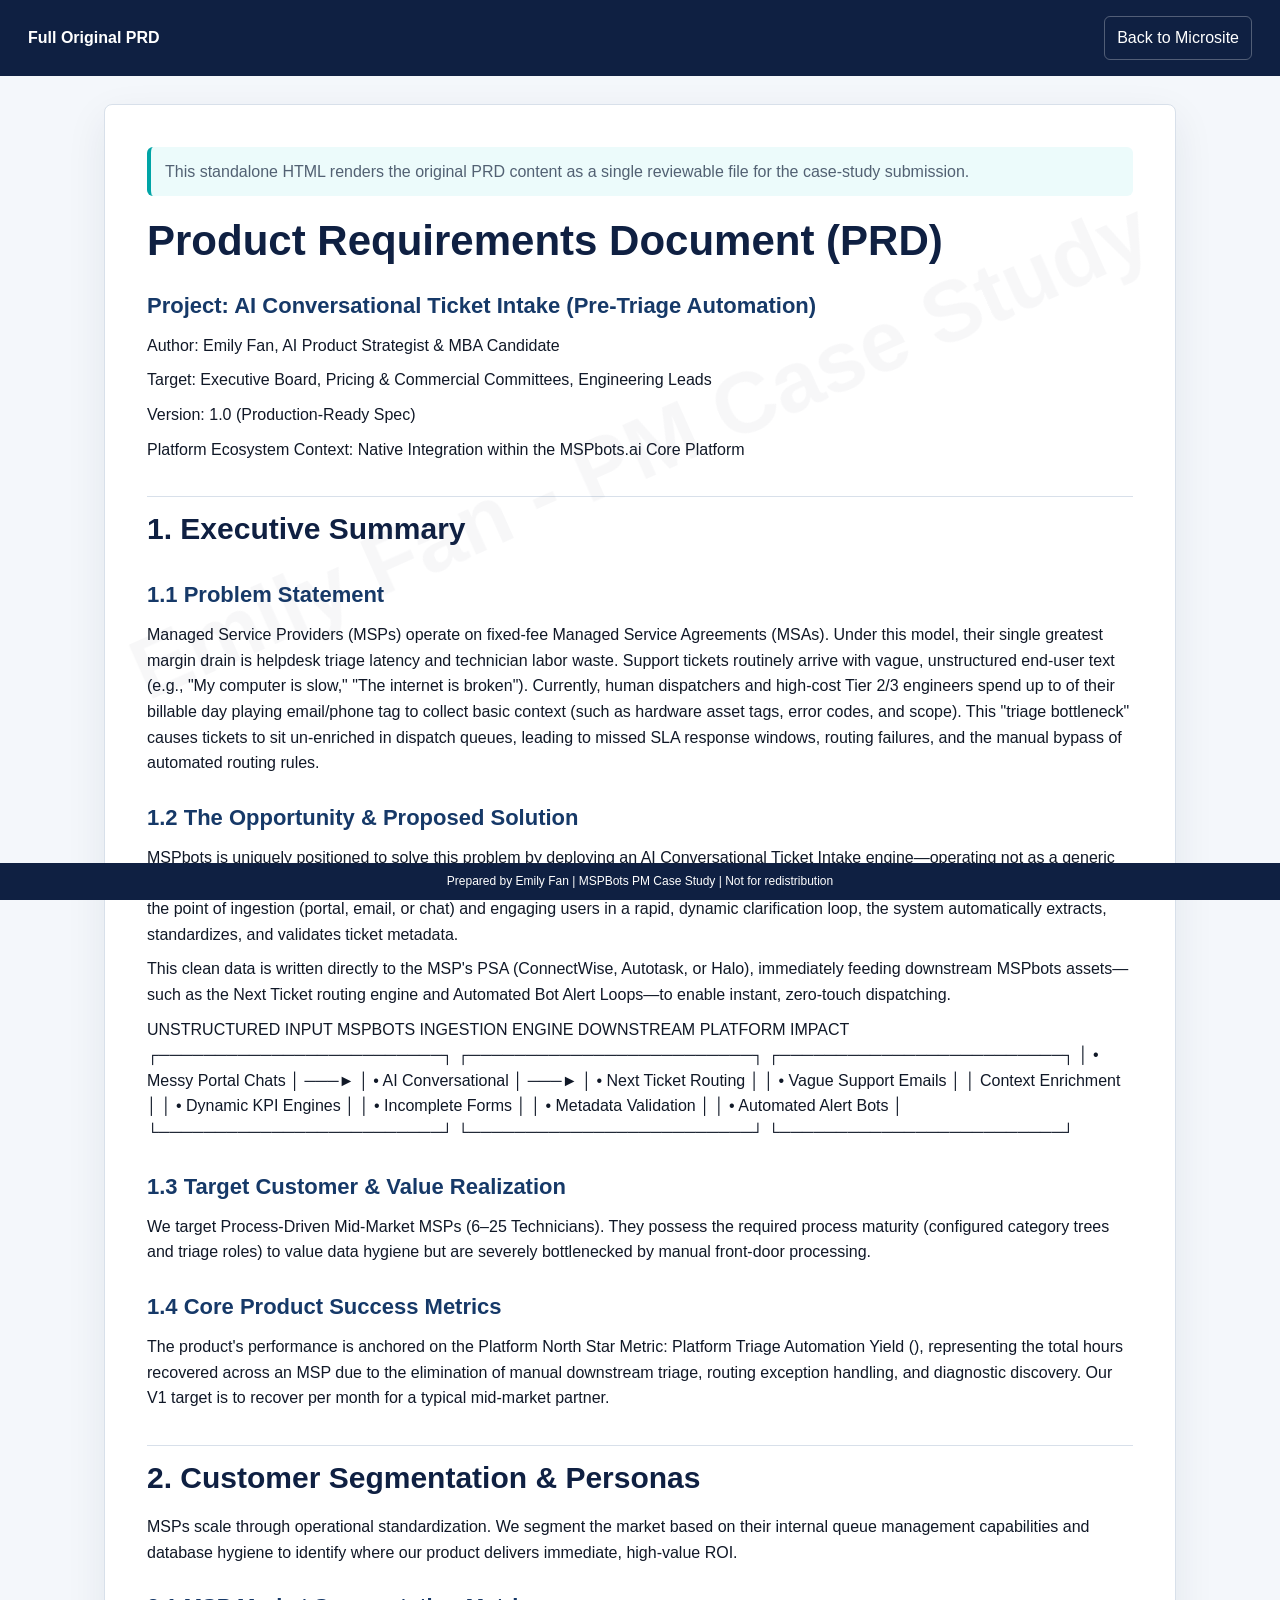
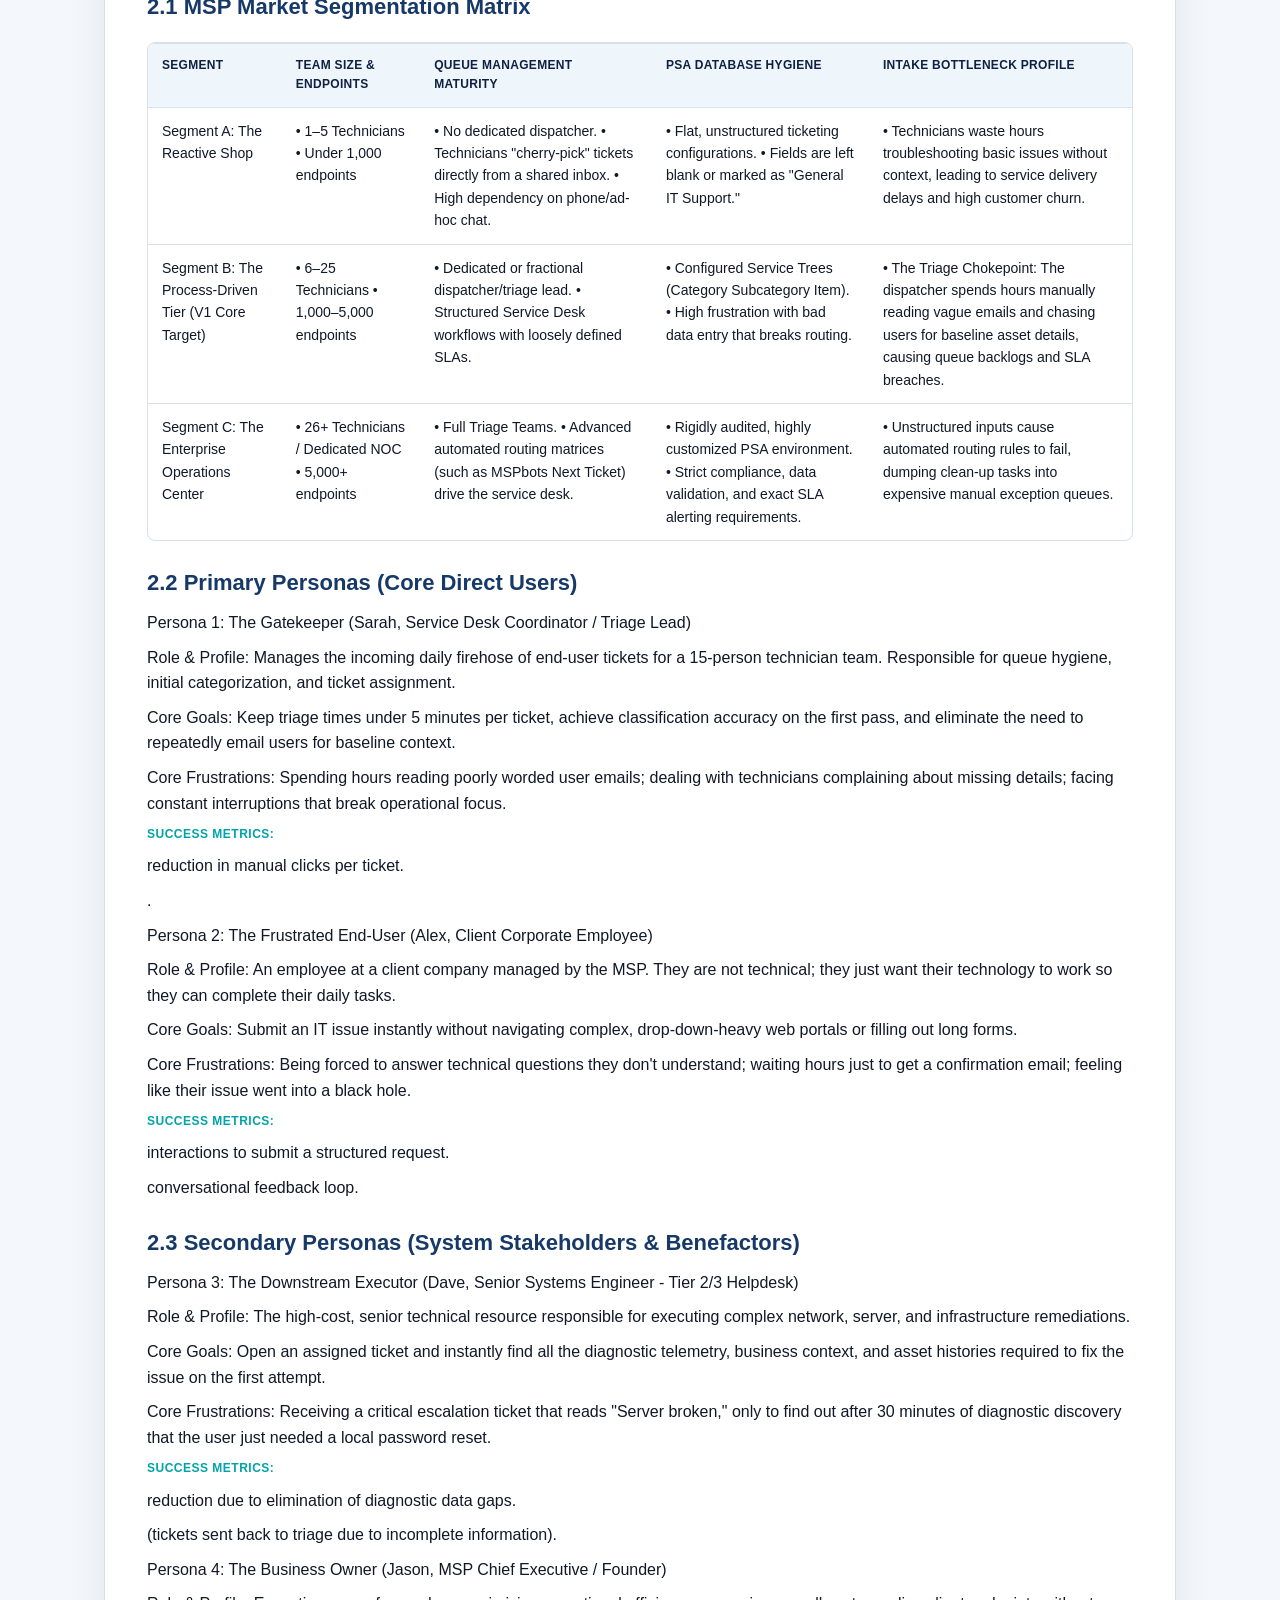
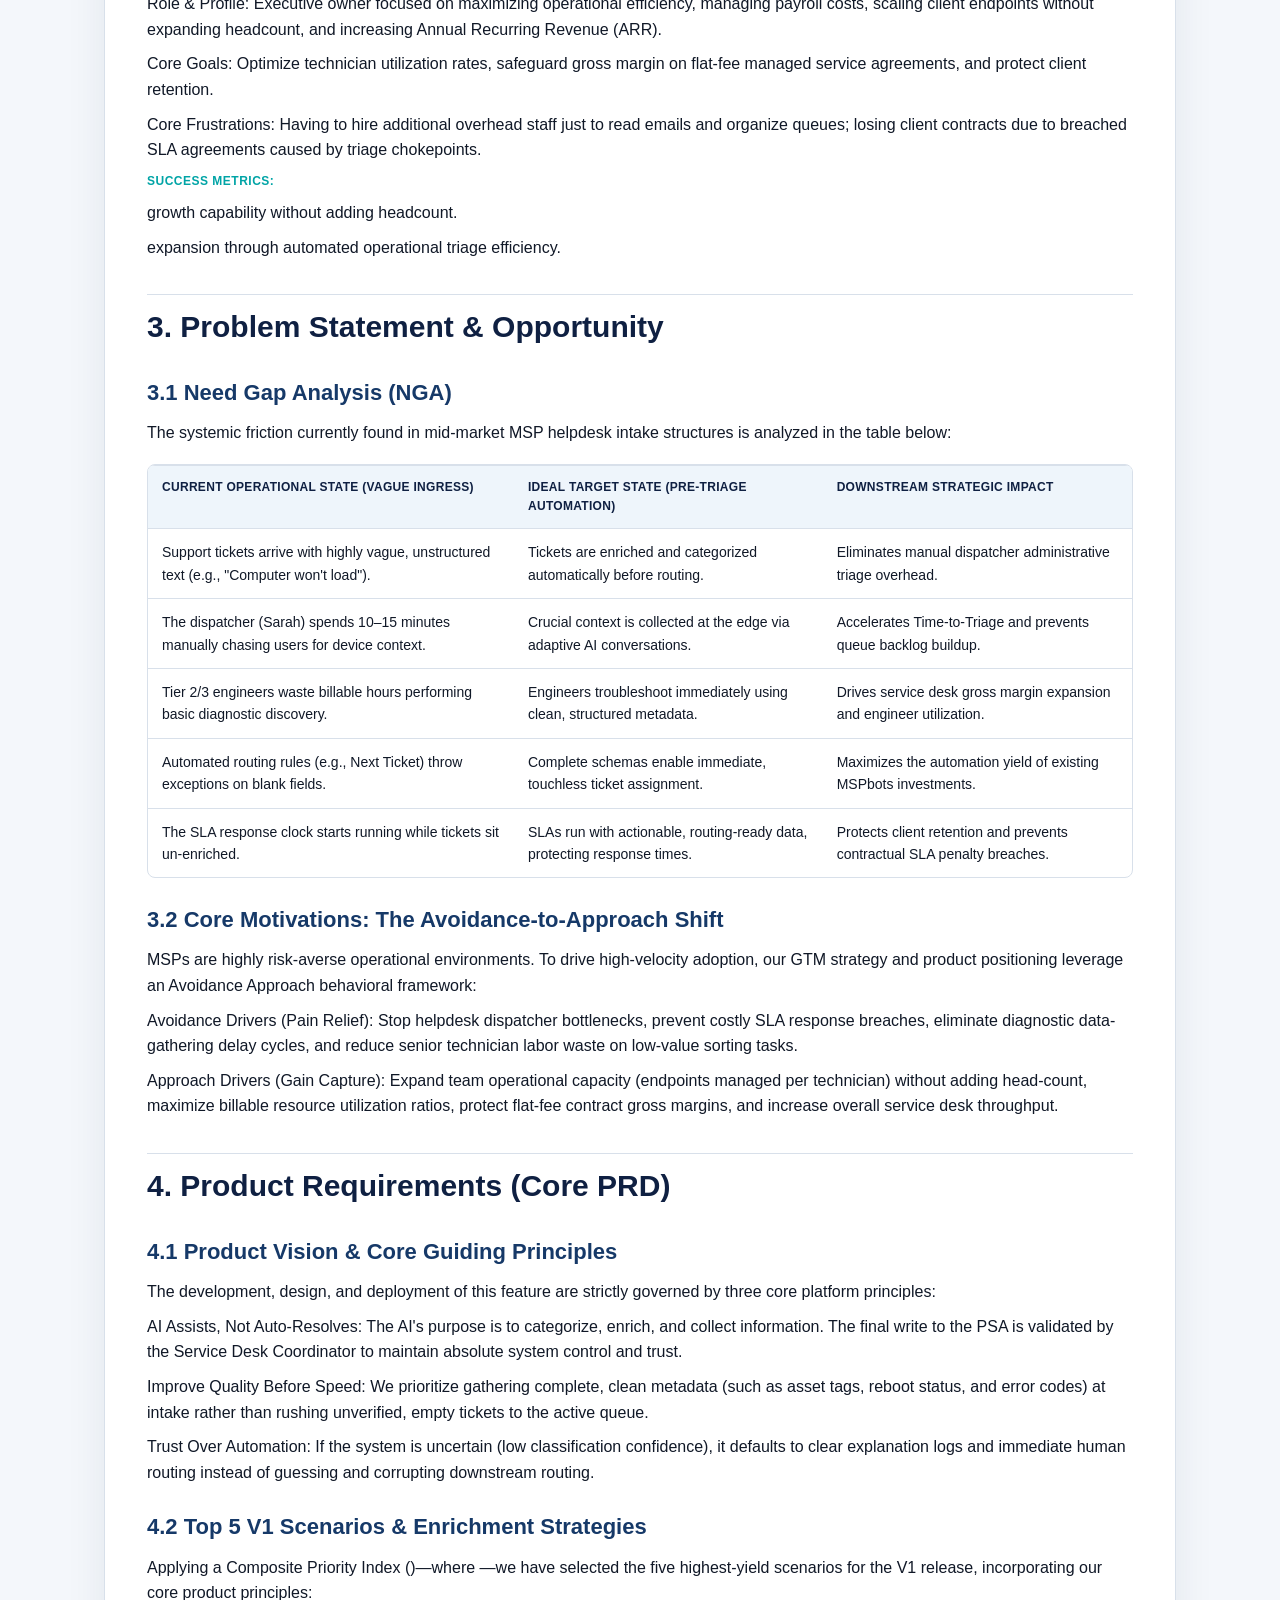
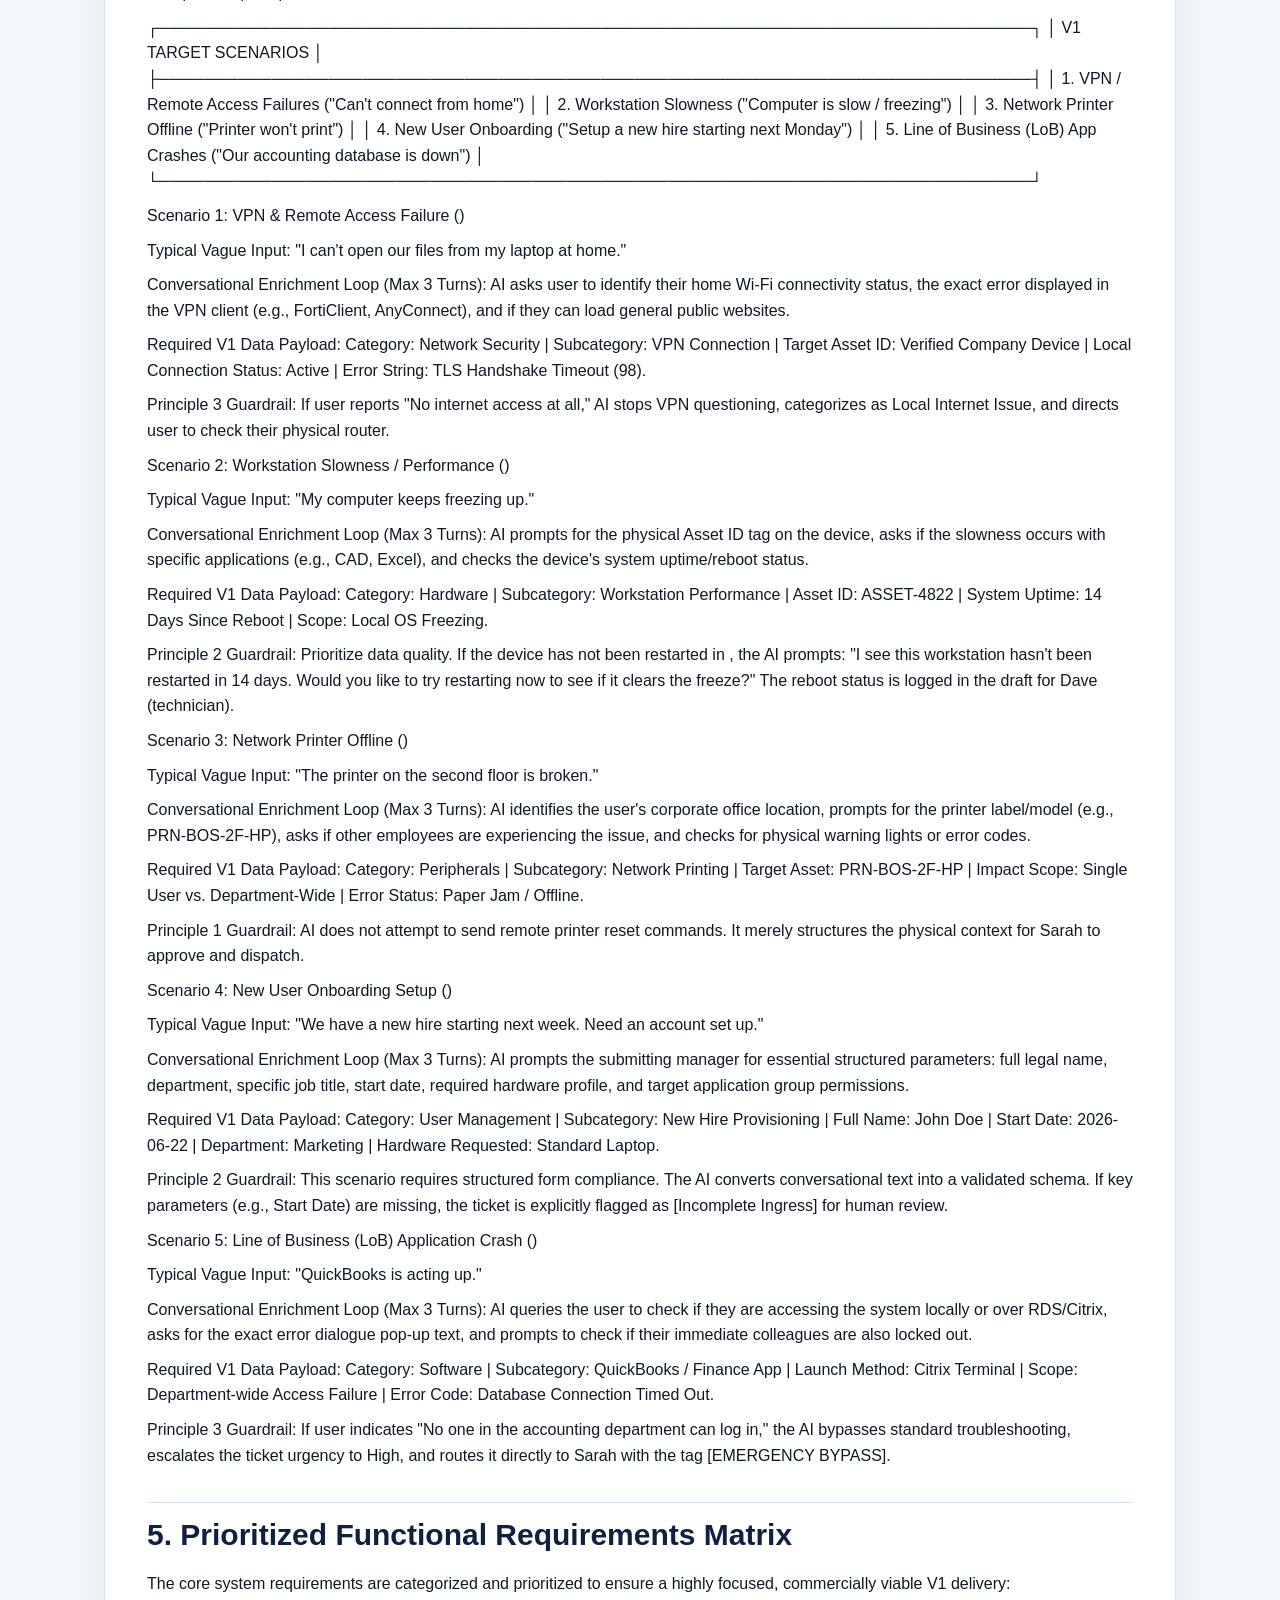
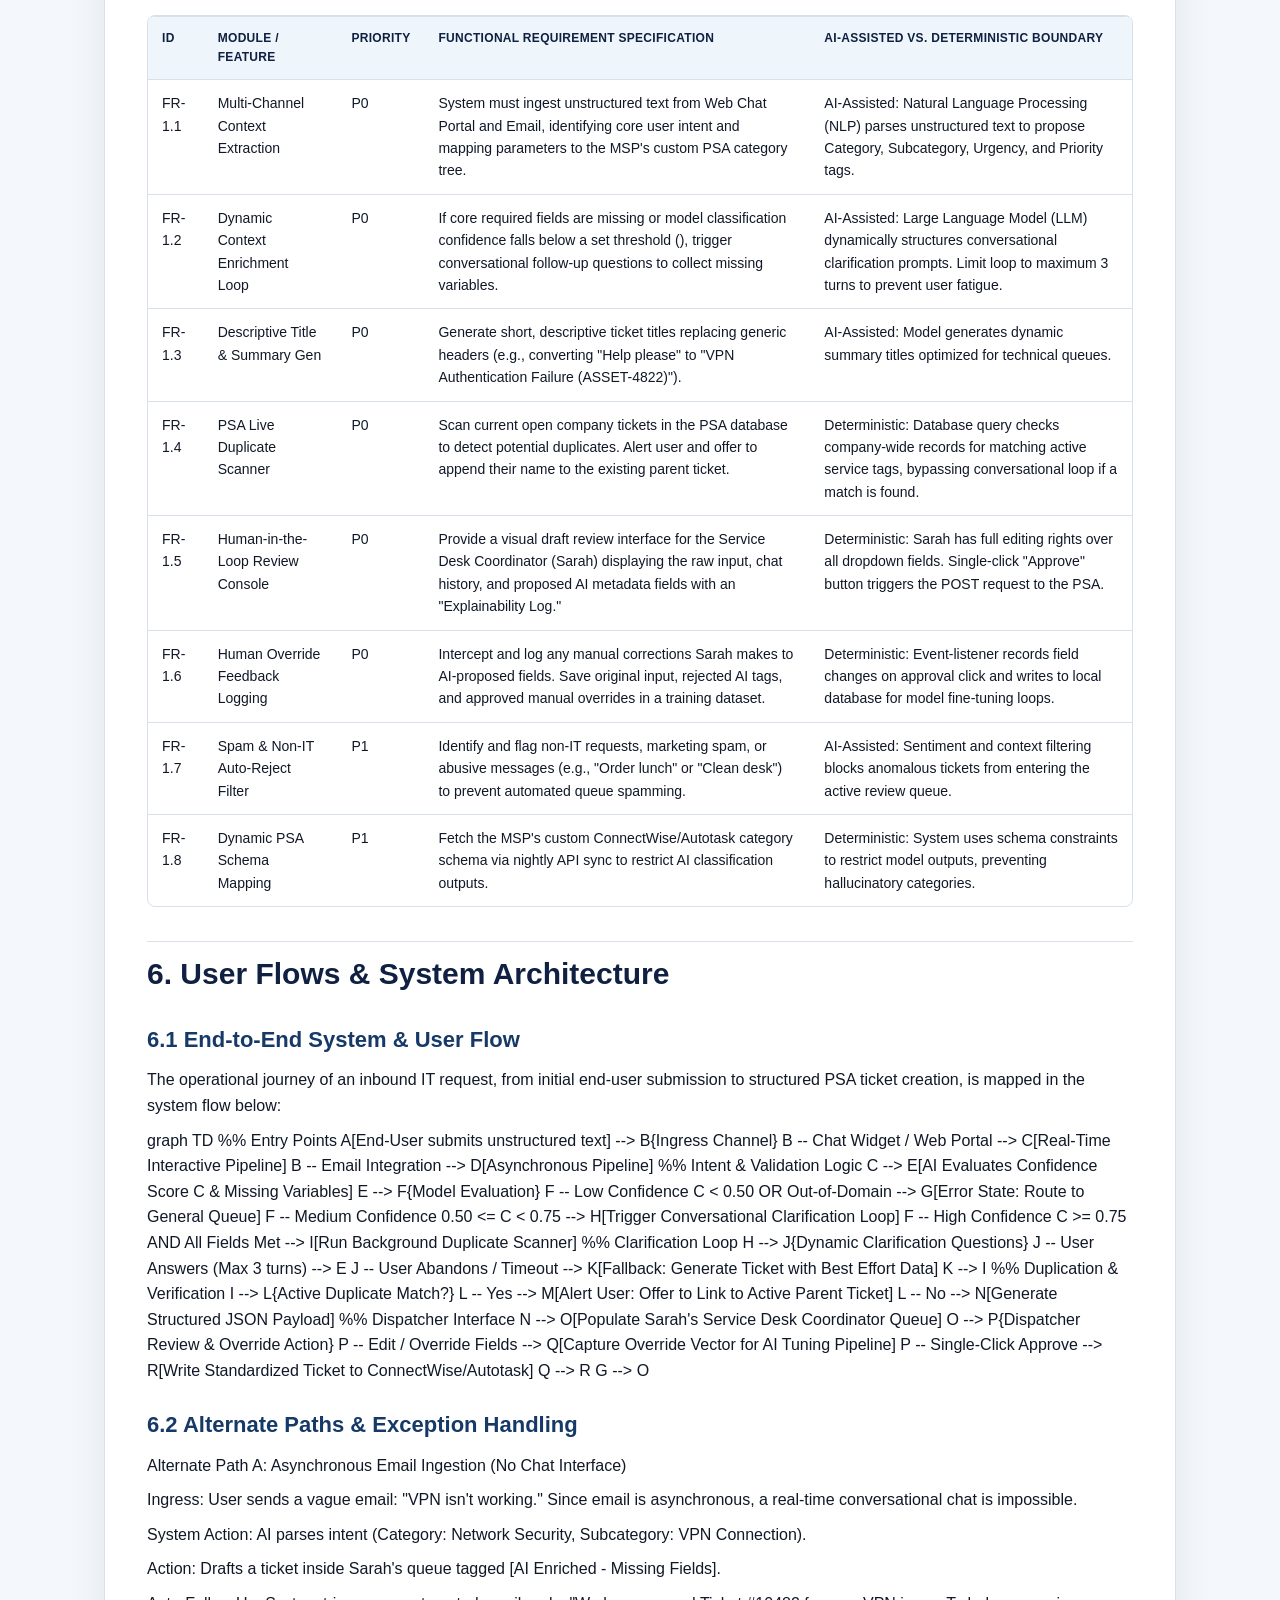
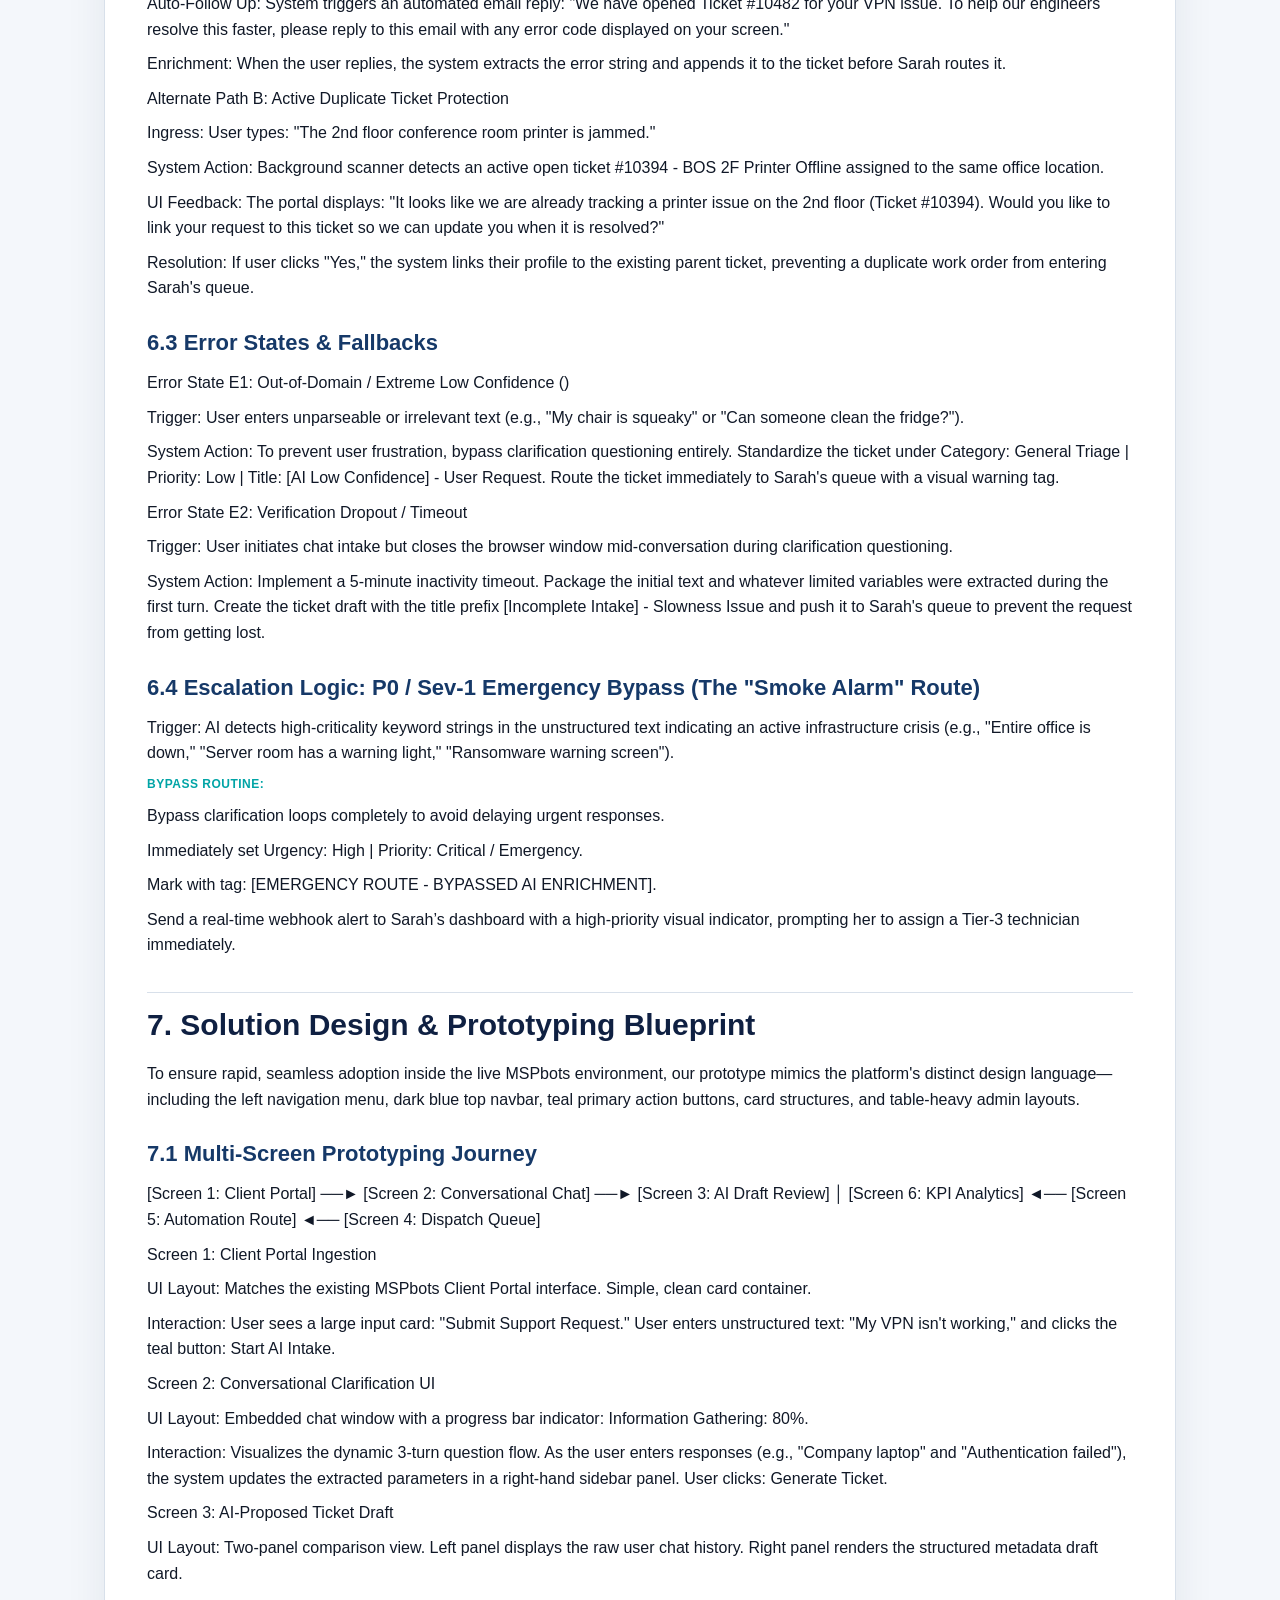
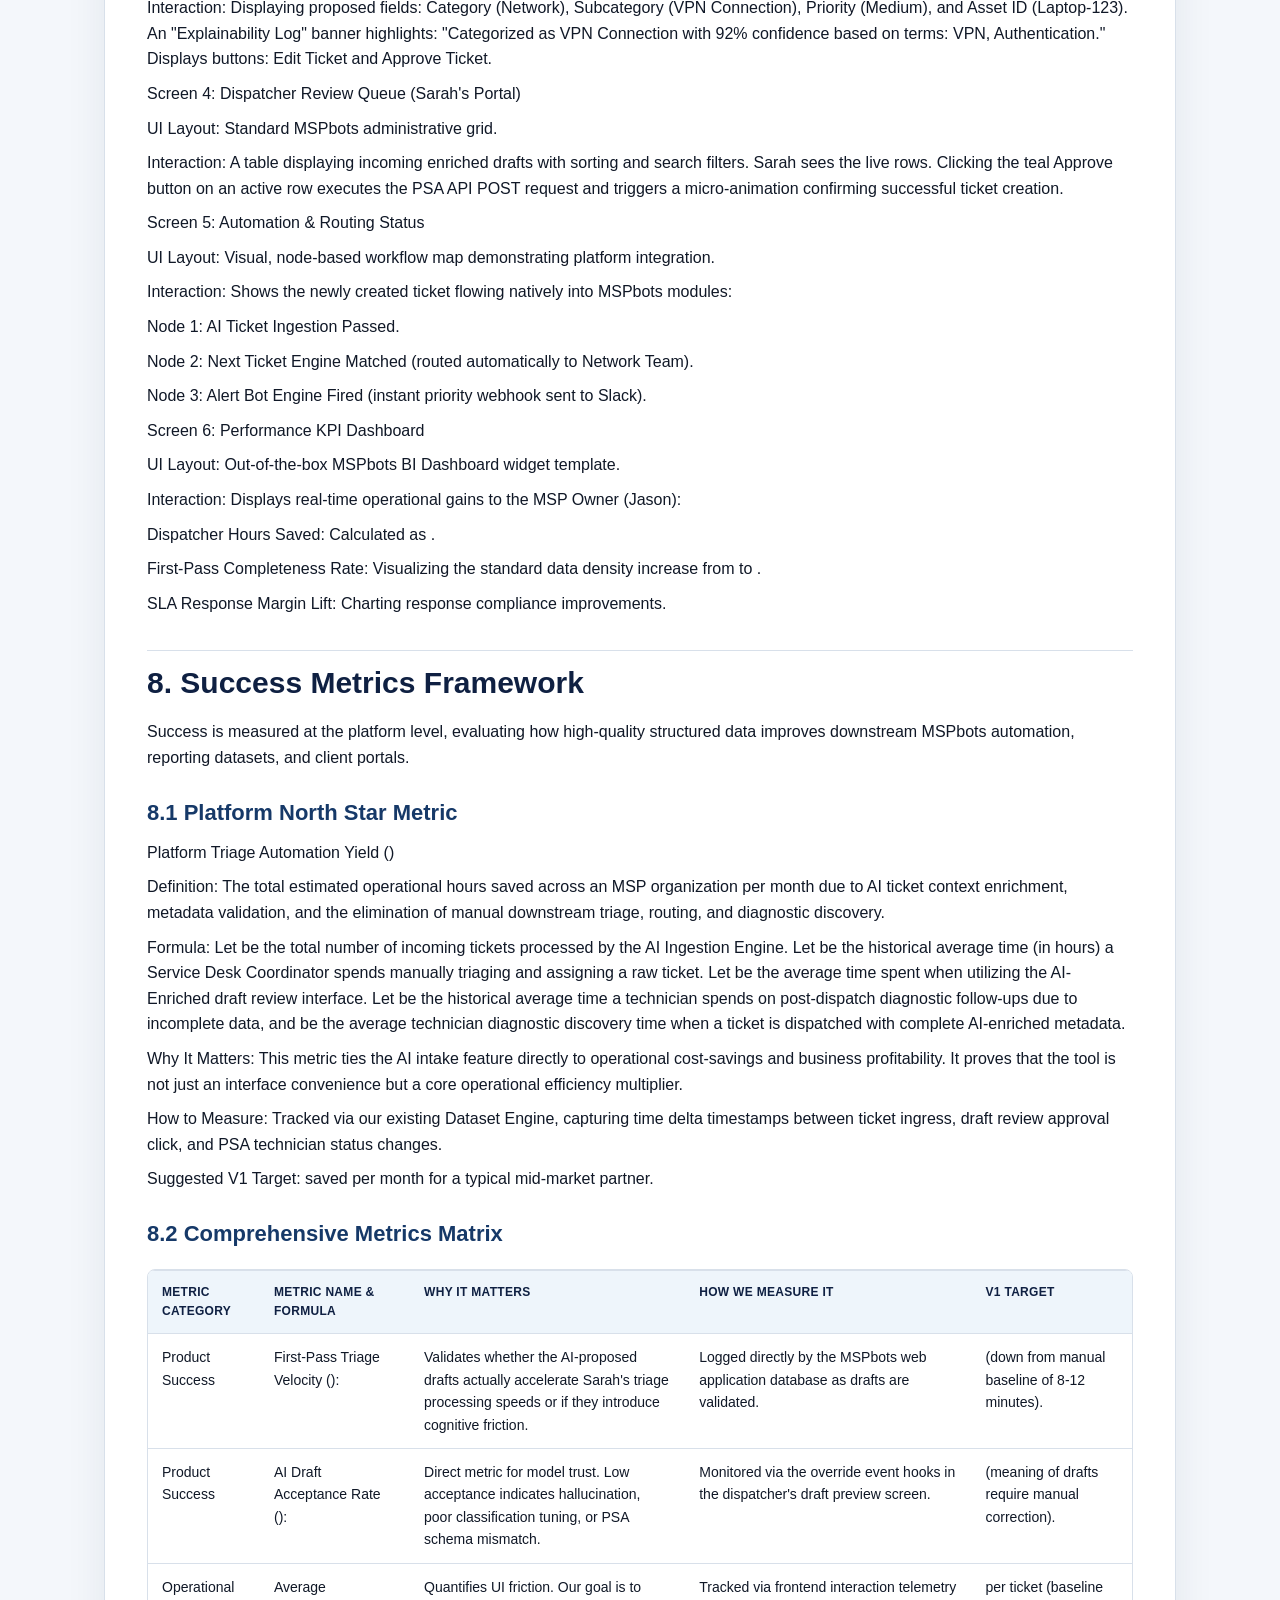
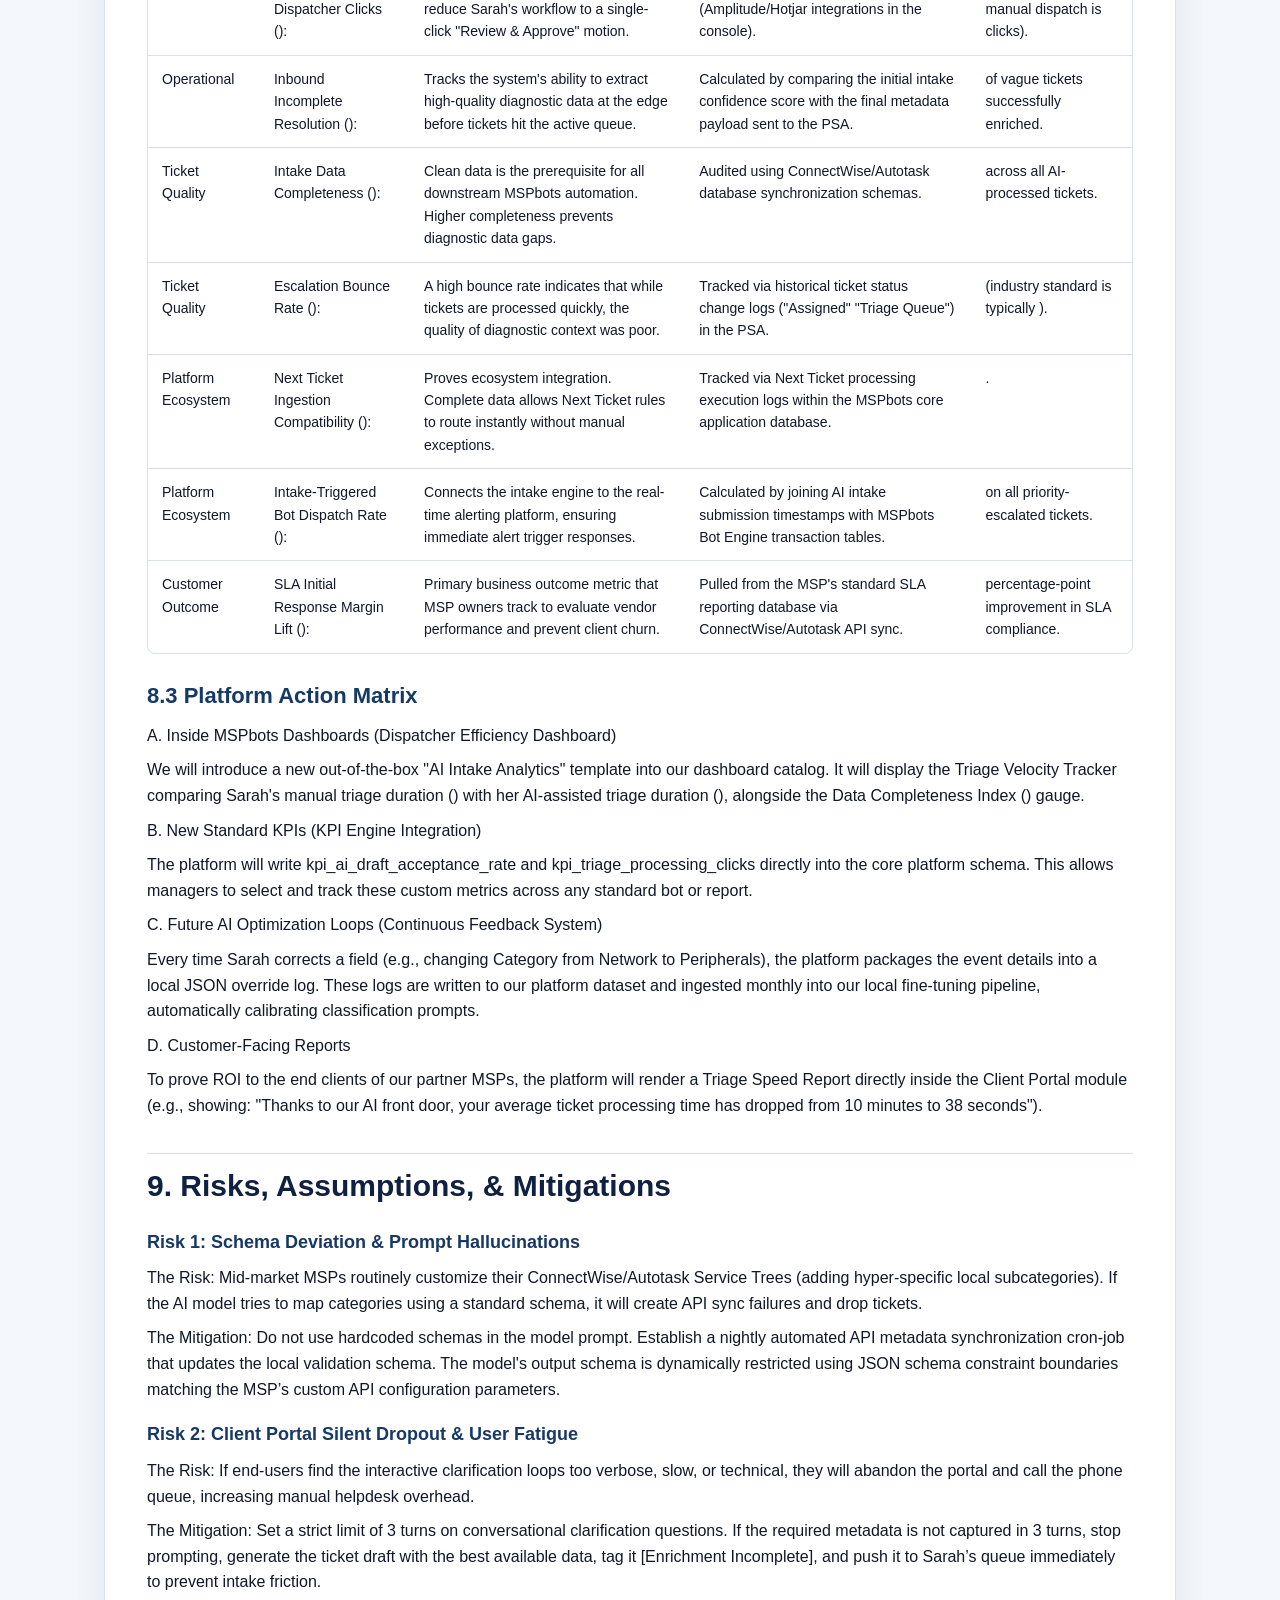
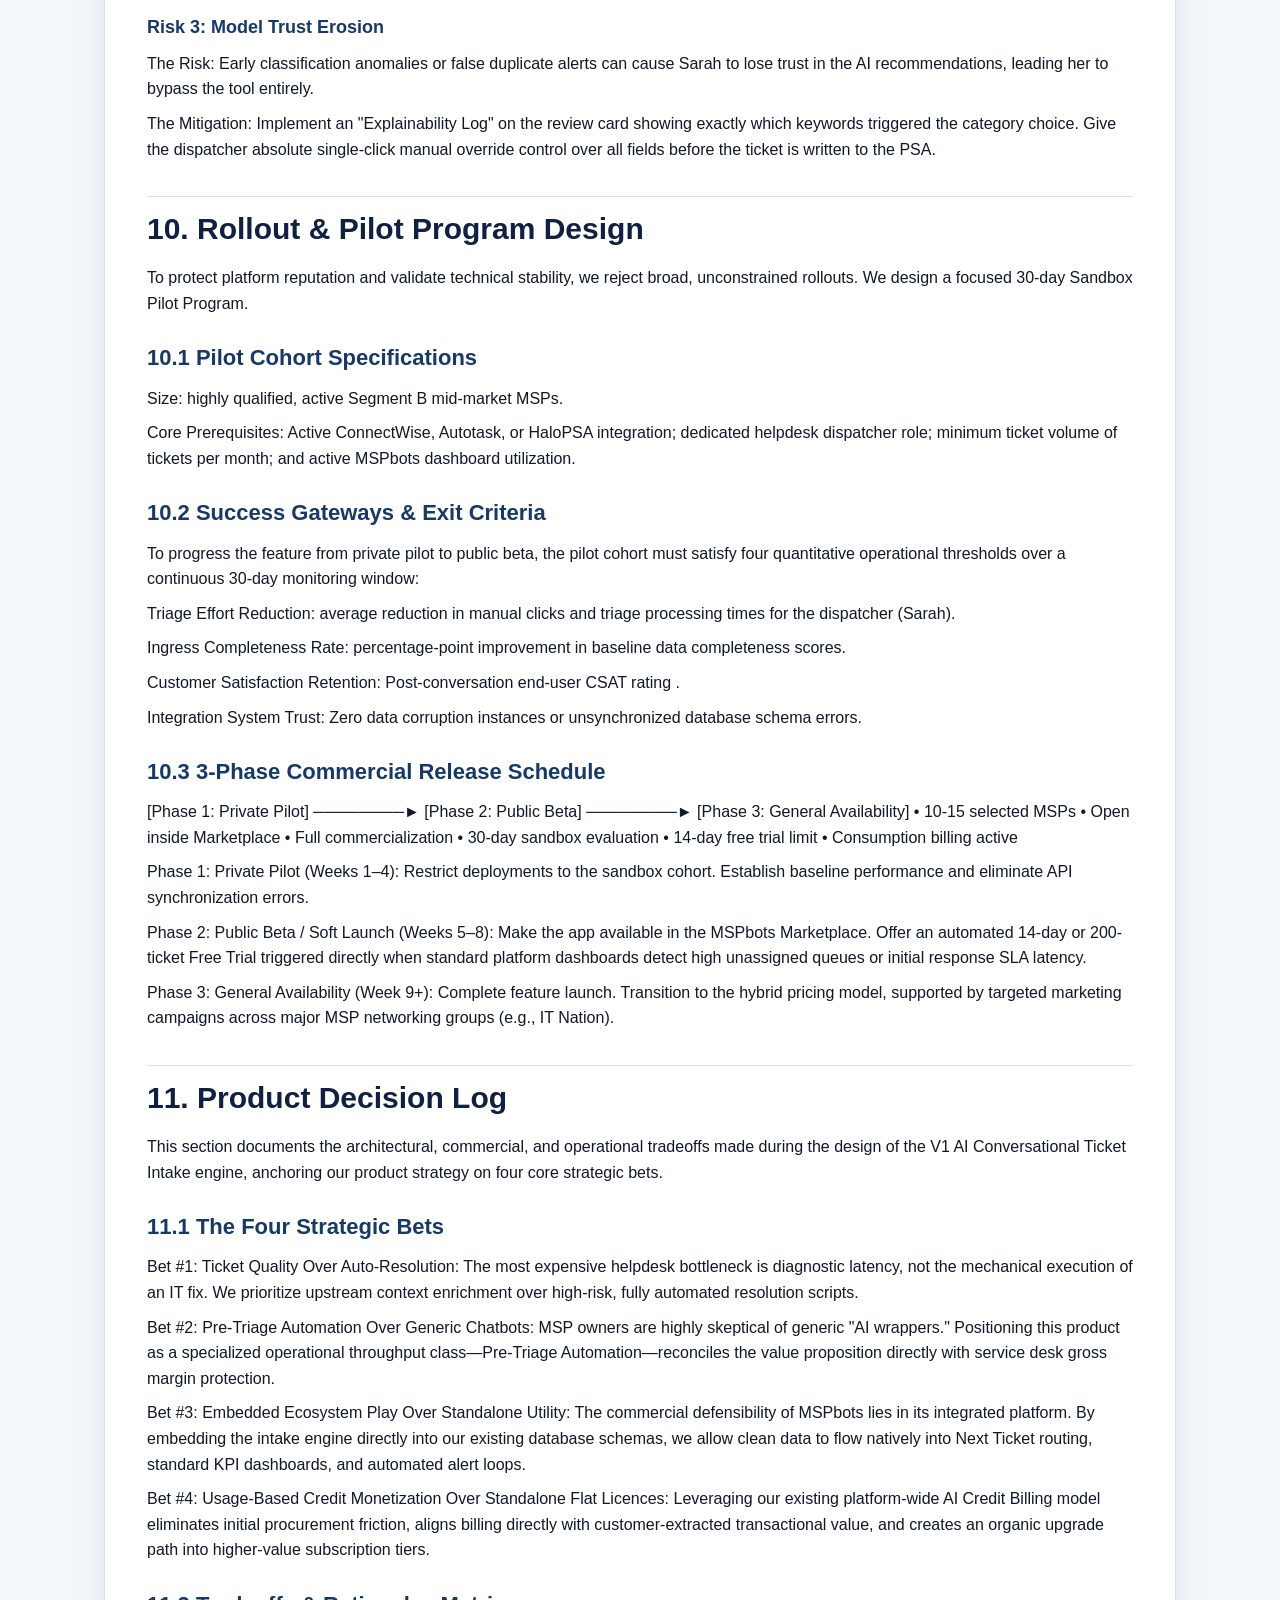
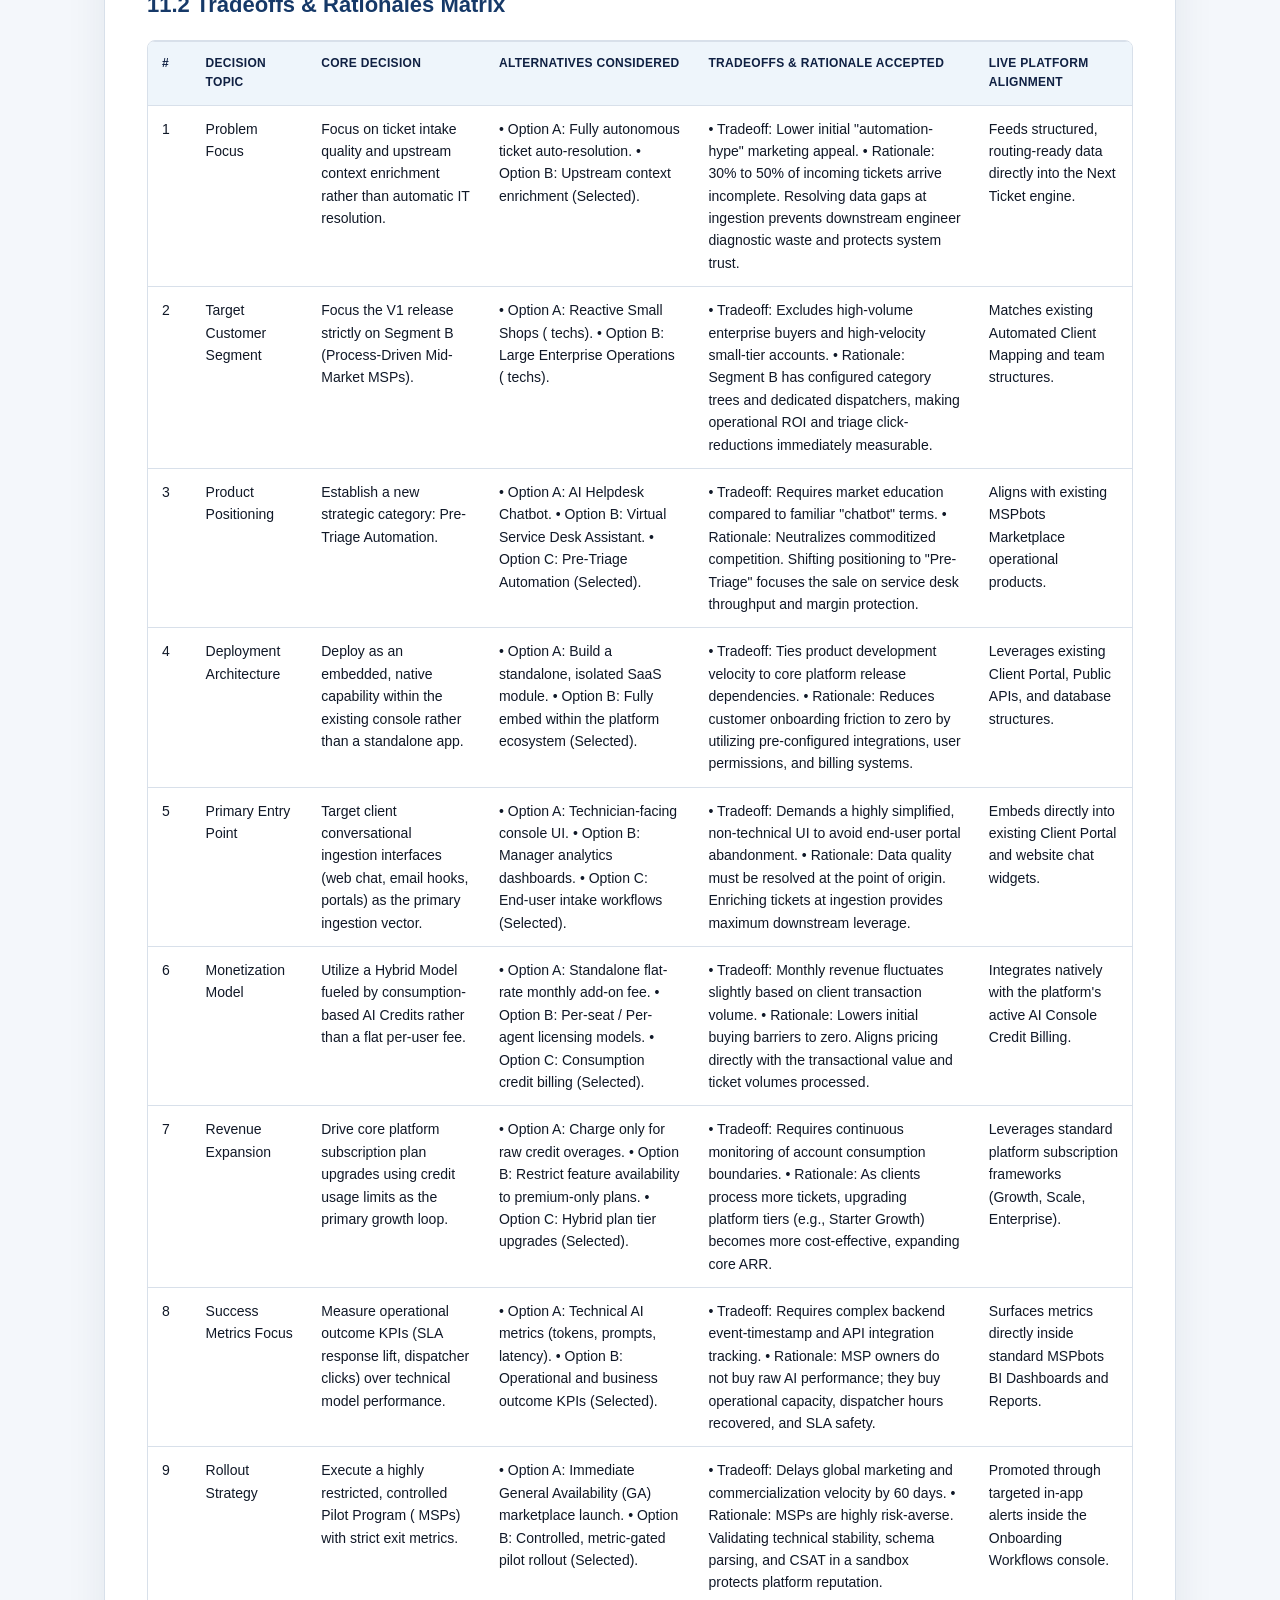
==== full-prd.html @ c32a0b74 "Add files via upload" ====
<!doctype html>
<html lang="en">
<head>
  <meta charset="utf-8">
  <meta name="viewport" content="width=device-width, initial-scale=1">
  <meta name="robots" content="noindex,nofollow">
  <title>Full PRD | MSPBots AI Conversational Ticket Intake</title>
  <style>
    :root { --blue:#0f2042; --teal:#00a4a6; --line:#d8e0ea; --slate:#526173; --bg:#f4f7fb; }
    * { box-sizing:border-box; }
    body { margin:0; font-family:Inter,Segoe UI,Arial,sans-serif; background:var(--bg); color:#101827; line-height:1.6; }
    header { position:sticky; top:0; z-index:5; background:var(--blue); color:white; padding:16px 28px; display:flex; justify-content:space-between; gap:16px; align-items:center; }
    header a { color:white; text-decoration:none; border:1px solid rgba(255,255,255,.28); border-radius:6px; padding:8px 12px; }
    main { max-width:1120px; margin:28px auto 80px; padding:0 24px; }
    .doc-shell { background:white; border:1px solid var(--line); border-radius:8px; padding:42px; box-shadow:0 14px 40px rgba(15,32,66,.08); }
    h1 { color:var(--blue); font-size:42px; line-height:1.08; margin:0 0 18px; }
    h2 { color:var(--blue); font-size:30px; margin:34px 0 12px; padding-top:8px; border-top:1px solid var(--line); }
    h3 { color:#163968; font-size:22px; margin:24px 0 10px; }
    h4 { color:#163968; font-size:18px; margin:18px 0 8px; }
    p { margin:9px 0; }
    .list-line { padding-left:18px; position:relative; }
    .list-line:before { content:""; position:absolute; left:3px; top:.78em; width:5px; height:5px; border-radius:50%; background:var(--teal); }
    .label-line { color:var(--teal); font-weight:800; text-transform:uppercase; font-size:12px; letter-spacing:.5px; }
    .table-wrap { overflow:auto; margin:18px 0; border:1px solid var(--line); border-radius:8px; }
    table { width:100%; border-collapse:collapse; font-size:14px; }
    th,td { border-top:1px solid var(--line); padding:12px 14px; vertical-align:top; text-align:left; }
    th { background:#eef5fb; color:var(--blue); font-size:12px; text-transform:uppercase; letter-spacing:.3px; }
    .note { color:var(--slate); background:#ecfbfb; border-left:4px solid var(--teal); padding:12px 14px; border-radius:6px; margin-bottom:22px; }
    .watermark { position:fixed; inset:0; pointer-events:none; display:flex; align-items:center; justify-content:center; transform:rotate(-24deg); font-size:86px; font-weight:900; color:rgba(15,32,66,.035); white-space:nowrap; }
    footer { position:fixed; left:0; right:0; bottom:0; background:var(--blue); color:white; text-align:center; padding:9px 12px; font-size:12px; }
    @media (max-width:720px) { .doc-shell { padding:24px; } h1 { font-size:32px; } h2 { font-size:24px; } }
  </style>
</head>
<body>
  <div class="watermark" aria-hidden="true">Emily Fan - PM Case Study</div>
  <header>
    <strong>Full Original PRD</strong>
    <a href="index.html">Back to Microsite</a>
  </header>
  <main>
    <article class="doc-shell">
      <div class="note">This standalone HTML renders the original PRD content as a single reviewable file for the case-study submission.</div>
      <h1>Product Requirements Document (PRD)</h1><h3>Project: AI Conversational Ticket Intake (Pre-Triage Automation)</h3><p>Author: Emily Fan, AI Product Strategist &amp; MBA Candidate</p><p>Target: Executive Board, Pricing &amp; Commercial Committees, Engineering Leads</p><p>Version: 1.0 (Production-Ready Spec)</p><p>Platform Ecosystem Context: Native Integration within the MSPbots.ai Core Platform</p><h2>1. Executive Summary</h2><h3>1.1 Problem Statement</h3><p>Managed Service Providers (MSPs) operate on fixed-fee Managed Service Agreements (MSAs). Under this model, their single greatest margin drain is helpdesk triage latency and technician labor waste. Support tickets routinely arrive with vague, unstructured end-user text (e.g., &quot;My computer is slow,&quot; &quot;The internet is broken&quot;). Currently, human dispatchers and high-cost Tier 2/3 engineers spend up to  of their billable day playing email/phone tag to collect basic context (such as hardware asset tags, error codes, and scope). This &quot;triage bottleneck&quot; causes tickets to sit un-enriched in dispatch queues, leading to missed SLA response windows, routing failures, and the manual bypass of automated routing rules.</p><h3>1.2 The Opportunity &amp; Proposed Solution</h3><p>MSPbots is uniquely positioned to solve this problem by deploying an AI Conversational Ticket Intake engine—operating not as a generic standalone chatbot, but as an integrated Pre-Triage Automation Layer within our existing platform. By intercepting unstructured requests at the point of ingestion (portal, email, or chat) and engaging users in a rapid, dynamic clarification loop, the system automatically extracts, standardizes, and validates ticket metadata.</p><p>This clean data is written directly to the MSP&#x27;s PSA (ConnectWise, Autotask, or Halo), immediately feeding downstream MSPbots assets—such as the Next Ticket routing engine and Automated Bot Alert Loops—to enable instant, zero-touch dispatching.</p><p>UNSTRUCTURED INPUT              MSPBOTS INGESTION ENGINE             DOWNSTREAM PLATFORM IMPACT
  ┌─────────────────────────┐        ┌─────────────────────────┐        ┌─────────────────────────┐
  │  • Messy Portal Chats   │  ───►  │  • AI Conversational    │  ───►  │  • Next Ticket Routing  │
  │  • Vague Support Emails │        │    Context Enrichment   │        │  • Dynamic KPI Engines  │
  │  • Incomplete Forms     │        │  • Metadata Validation  │        │  • Automated Alert Bots │
  └─────────────────────────┘        └─────────────────────────┘        └─────────────────────────┘</p><h3>1.3 Target Customer &amp; Value Realization</h3><p>We target Process-Driven Mid-Market MSPs (6–25 Technicians). They possess the required process maturity (configured category trees and triage roles) to value data hygiene but are severely bottlenecked by manual front-door processing.</p><h3>1.4 Core Product Success Metrics</h3><p>The product&#x27;s performance is anchored on the Platform North Star Metric: Platform Triage Automation Yield (), representing the total hours recovered across an MSP due to the elimination of manual downstream triage, routing exception handling, and diagnostic discovery. Our V1 target is to recover  per month for a typical mid-market partner.</p><h2>2. Customer Segmentation &amp; Personas</h2><p>MSPs scale through operational standardization. We segment the market based on their internal queue management capabilities and database hygiene to identify where our product delivers immediate, high-value ROI.</p><h3>2.1 MSP Market Segmentation Matrix</h3><div class="table-wrap"><table><tr><th>Segment</th><th>Team Size &amp; Endpoints</th><th>Queue Management Maturity</th><th>PSA Database Hygiene</th><th>Intake Bottleneck Profile</th></tr><tr><td>Segment A: The Reactive Shop</td><td>• 1–5 Technicians
• Under 1,000 endpoints</td><td>• No dedicated dispatcher.
• Technicians &quot;cherry-pick&quot; tickets directly from a shared inbox.
• High dependency on phone/ad-hoc chat.</td><td>• Flat, unstructured ticketing configurations.
• Fields are left blank or marked as &quot;General IT Support.&quot;</td><td>• Technicians waste hours troubleshooting basic issues without context, leading to service delivery delays and high customer churn.</td></tr><tr><td>Segment B: The Process-Driven Tier (V1 Core Target)</td><td>• 6–25 Technicians
• 1,000–5,000 endpoints</td><td>• Dedicated or fractional dispatcher/triage lead.
• Structured Service Desk workflows with loosely defined SLAs.</td><td>• Configured Service Trees (Category  Subcategory  Item).
• High frustration with bad data entry that breaks routing.</td><td>• The Triage Chokepoint: The dispatcher spends hours manually reading vague emails and chasing users for baseline asset details, causing queue backlogs and SLA breaches.</td></tr><tr><td>Segment C: The Enterprise Operations Center</td><td>• 26+ Technicians / Dedicated NOC
• 5,000+ endpoints</td><td>• Full Triage Teams.
• Advanced automated routing matrices (such as MSPbots Next Ticket) drive the service desk.</td><td>• Rigidly audited, highly customized PSA environment.
• Strict compliance, data validation, and exact SLA alerting requirements.</td><td>• Unstructured inputs cause automated routing rules to fail, dumping clean-up tasks into expensive manual exception queues.</td></tr></table></div><h3>2.2 Primary Personas (Core Direct Users)</h3><p>Persona 1: The Gatekeeper (Sarah, Service Desk Coordinator / Triage Lead)</p><p>Role &amp; Profile: Manages the incoming daily firehose of end-user tickets for a 15-person technician team. Responsible for queue hygiene, initial categorization, and ticket assignment.</p><p>Core Goals: Keep triage times under 5 minutes per ticket, achieve  classification accuracy on the first pass, and eliminate the need to repeatedly email users for baseline context.</p><p>Core Frustrations: Spending hours reading poorly worded user emails; dealing with technicians complaining about missing details; facing constant interruptions that break operational focus.</p><p class="label-line">Success Metrics:</p><p>reduction in manual clicks per ticket.</p><p>.</p><p>Persona 2: The Frustrated End-User (Alex, Client Corporate Employee)</p><p>Role &amp; Profile: An employee at a client company managed by the MSP. They are not technical; they just want their technology to work so they can complete their daily tasks.</p><p>Core Goals: Submit an IT issue instantly without navigating complex, drop-down-heavy web portals or filling out long forms.</p><p>Core Frustrations: Being forced to answer technical questions they don&#x27;t understand; waiting hours just to get a confirmation email; feeling like their issue went into a black hole.</p><p class="label-line">Success Metrics:</p><p>interactions to submit a structured request.</p><p>conversational feedback loop.</p><h3>2.3 Secondary Personas (System Stakeholders &amp; Benefactors)</h3><p>Persona 3: The Downstream Executor (Dave, Senior Systems Engineer - Tier 2/3 Helpdesk)</p><p>Role &amp; Profile: The high-cost, senior technical resource responsible for executing complex network, server, and infrastructure remediations.</p><p>Core Goals: Open an assigned ticket and instantly find all the diagnostic telemetry, business context, and asset histories required to fix the issue on the first attempt.</p><p>Core Frustrations: Receiving a critical escalation ticket that reads &quot;Server broken,&quot; only to find out after 30 minutes of diagnostic discovery that the user just needed a local password reset.</p><p class="label-line">Success Metrics:</p><p>reduction due to elimination of diagnostic data gaps.</p><p>(tickets sent back to triage due to incomplete information).</p><p>Persona 4: The Business Owner (Jason, MSP Chief Executive / Founder)</p><p>Role &amp; Profile: Executive owner focused on maximizing operational efficiency, managing payroll costs, scaling client endpoints without expanding headcount, and increasing Annual Recurring Revenue (ARR).</p><p>Core Goals: Optimize technician utilization rates, safeguard gross margin on flat-fee managed service agreements, and protect client retention.</p><p>Core Frustrations: Having to hire additional overhead staff just to read emails and organize queues; losing client contracts due to breached SLA agreements caused by triage chokepoints.</p><p class="label-line">Success Metrics:</p><p>growth capability without adding headcount.</p><p>expansion through automated operational triage efficiency.</p><h2>3. Problem Statement &amp; Opportunity</h2><h3>3.1 Need Gap Analysis (NGA)</h3><p>The systemic friction currently found in mid-market MSP helpdesk intake structures is analyzed in the table below:</p><div class="table-wrap"><table><tr><th>Current Operational State (Vague Ingress)</th><th>Ideal Target State (Pre-Triage Automation)</th><th>Downstream Strategic Impact</th></tr><tr><td>Support tickets arrive with highly vague, unstructured text (e.g., &quot;Computer won&#x27;t load&quot;).</td><td>Tickets are enriched and categorized automatically before routing.</td><td>Eliminates manual dispatcher administrative triage overhead.</td></tr><tr><td>The dispatcher (Sarah) spends 10–15 minutes manually chasing users for device context.</td><td>Crucial context is collected at the edge via adaptive AI conversations.</td><td>Accelerates Time-to-Triage and prevents queue backlog buildup.</td></tr><tr><td>Tier 2/3 engineers waste billable hours performing basic diagnostic discovery.</td><td>Engineers troubleshoot immediately using clean, structured metadata.</td><td>Drives service desk gross margin expansion and engineer utilization.</td></tr><tr><td>Automated routing rules (e.g., Next Ticket) throw exceptions on blank fields.</td><td>Complete schemas enable immediate, touchless ticket assignment.</td><td>Maximizes the automation yield of existing MSPbots investments.</td></tr><tr><td>The SLA response clock starts running while tickets sit un-enriched.</td><td>SLAs run with actionable, routing-ready data, protecting response times.</td><td>Protects client retention and prevents contractual SLA penalty breaches.</td></tr></table></div><h3>3.2 Core Motivations: The Avoidance-to-Approach Shift</h3><p>MSPs are highly risk-averse operational environments. To drive high-velocity adoption, our GTM strategy and product positioning leverage an Avoidance  Approach behavioral framework:</p><p>Avoidance Drivers (Pain Relief): Stop helpdesk dispatcher bottlenecks, prevent costly SLA response breaches, eliminate diagnostic data-gathering delay cycles, and reduce senior technician labor waste on low-value sorting tasks.</p><p>Approach Drivers (Gain Capture): Expand team operational capacity (endpoints managed per technician) without adding head-count, maximize billable resource utilization ratios, protect flat-fee contract gross margins, and increase overall service desk throughput.</p><h2>4. Product Requirements (Core PRD)</h2><h3>4.1 Product Vision &amp; Core Guiding Principles</h3><p>The development, design, and deployment of this feature are strictly governed by three core platform principles:</p><p>AI Assists, Not Auto-Resolves: The AI&#x27;s purpose is to categorize, enrich, and collect information. The final write to the PSA is validated by the Service Desk Coordinator to maintain absolute system control and trust.</p><p>Improve Quality Before Speed: We prioritize gathering complete, clean metadata (such as asset tags, reboot status, and error codes) at intake rather than rushing unverified, empty tickets to the active queue.</p><p>Trust Over Automation: If the system is uncertain (low classification confidence), it defaults to clear explanation logs and immediate human routing instead of guessing and corrupting downstream routing.</p><h3>4.2 Top 5 V1 Scenarios &amp; Enrichment Strategies</h3><p>Applying a Composite Priority Index ()—where —we have selected the five highest-yield scenarios for the V1 release, incorporating our core product principles:</p><p>┌─────────────────────────────────────────────────────────────────────────────┐
│                          V1 TARGET SCENARIOS                                │
├─────────────────────────────────────────────────────────────────────────────┤
│ 1. VPN / Remote Access Failures (&quot;Can&#x27;t connect from home&quot;)                 │
│ 2. Workstation Slowness (&quot;Computer is slow / freezing&quot;)                     │
│ 3. Network Printer Offline (&quot;Printer won&#x27;t print&quot;)                          │
│ 4. New User Onboarding (&quot;Setup a new hire starting next Monday&quot;)            │
│ 5. Line of Business (LoB) App Crashes (&quot;Our accounting database is down&quot;)   │
└─────────────────────────────────────────────────────────────────────────────┘</p><p>Scenario 1: VPN &amp; Remote Access Failure ()</p><p>Typical Vague Input: &quot;I can&#x27;t open our files from my laptop at home.&quot;</p><p>Conversational Enrichment Loop (Max 3 Turns): AI asks user to identify their home Wi-Fi connectivity status, the exact error displayed in the VPN client (e.g., FortiClient, AnyConnect), and if they can load general public websites.</p><p>Required V1 Data Payload: Category: Network Security | Subcategory: VPN Connection | Target Asset ID: Verified Company Device | Local Connection Status: Active | Error String: TLS Handshake Timeout (98).</p><p>Principle 3 Guardrail: If user reports &quot;No internet access at all,&quot; AI stops VPN questioning, categorizes as Local Internet Issue, and directs user to check their physical router.</p><p>Scenario 2: Workstation Slowness / Performance ()</p><p>Typical Vague Input: &quot;My computer keeps freezing up.&quot;</p><p>Conversational Enrichment Loop (Max 3 Turns): AI prompts for the physical Asset ID tag on the device, asks if the slowness occurs with specific applications (e.g., CAD, Excel), and checks the device&#x27;s system uptime/reboot status.</p><p>Required V1 Data Payload: Category: Hardware | Subcategory: Workstation Performance | Asset ID: ASSET-4822 | System Uptime: 14 Days Since Reboot | Scope: Local OS Freezing.</p><p>Principle 2 Guardrail: Prioritize data quality. If the device has not been restarted in , the AI prompts: &quot;I see this workstation hasn&#x27;t been restarted in 14 days. Would you like to try restarting now to see if it clears the freeze?&quot; The reboot status is logged in the draft for Dave (technician).</p><p>Scenario 3: Network Printer Offline ()</p><p>Typical Vague Input: &quot;The printer on the second floor is broken.&quot;</p><p>Conversational Enrichment Loop (Max 3 Turns): AI identifies the user&#x27;s corporate office location, prompts for the printer label/model (e.g., PRN-BOS-2F-HP), asks if other employees are experiencing the issue, and checks for physical warning lights or error codes.</p><p>Required V1 Data Payload: Category: Peripherals | Subcategory: Network Printing | Target Asset: PRN-BOS-2F-HP | Impact Scope: Single User vs. Department-Wide | Error Status: Paper Jam / Offline.</p><p>Principle 1 Guardrail: AI does not attempt to send remote printer reset commands. It merely structures the physical context for Sarah to approve and dispatch.</p><p>Scenario 4: New User Onboarding Setup ()</p><p>Typical Vague Input: &quot;We have a new hire starting next week. Need an account set up.&quot;</p><p>Conversational Enrichment Loop (Max 3 Turns): AI prompts the submitting manager for essential structured parameters: full legal name, department, specific job title, start date, required hardware profile, and target application group permissions.</p><p>Required V1 Data Payload: Category: User Management | Subcategory: New Hire Provisioning | Full Name: John Doe | Start Date: 2026-06-22 | Department: Marketing | Hardware Requested: Standard Laptop.</p><p>Principle 2 Guardrail: This scenario requires structured form compliance. The AI converts conversational text into a validated schema. If key parameters (e.g., Start Date) are missing, the ticket is explicitly flagged as [Incomplete Ingress] for human review.</p><p>Scenario 5: Line of Business (LoB) Application Crash ()</p><p>Typical Vague Input: &quot;QuickBooks is acting up.&quot;</p><p>Conversational Enrichment Loop (Max 3 Turns): AI queries the user to check if they are accessing the system locally or over RDS/Citrix, asks for the exact error dialogue pop-up text, and prompts to check if their immediate colleagues are also locked out.</p><p>Required V1 Data Payload: Category: Software | Subcategory: QuickBooks / Finance App | Launch Method: Citrix Terminal | Scope: Department-wide Access Failure | Error Code: Database Connection Timed Out.</p><p>Principle 3 Guardrail: If user indicates &quot;No one in the accounting department can log in,&quot; the AI bypasses standard troubleshooting, escalates the ticket urgency to High, and routes it directly to Sarah with the tag [EMERGENCY BYPASS].</p><h2>5. Prioritized Functional Requirements Matrix</h2><p>The core system requirements are categorized and prioritized to ensure a highly focused, commercially viable V1 delivery:</p><div class="table-wrap"><table><tr><th>ID</th><th>Module / Feature</th><th>Priority</th><th>Functional Requirement Specification</th><th>AI-Assisted vs. Deterministic Boundary</th></tr><tr><td>FR-1.1</td><td>Multi-Channel Context Extraction</td><td>P0</td><td>System must ingest unstructured text from Web Chat Portal and Email, identifying core user intent and mapping parameters to the MSP&#x27;s custom PSA category tree.</td><td>AI-Assisted: Natural Language Processing (NLP) parses unstructured text to propose Category, Subcategory, Urgency, and Priority tags.</td></tr><tr><td>FR-1.2</td><td>Dynamic Context Enrichment Loop</td><td>P0</td><td>If core required fields are missing or model classification confidence falls below a set threshold (), trigger conversational follow-up questions to collect missing variables.</td><td>AI-Assisted: Large Language Model (LLM) dynamically structures conversational clarification prompts. Limit loop to maximum 3 turns to prevent user fatigue.</td></tr><tr><td>FR-1.3</td><td>Descriptive Title &amp; Summary Gen</td><td>P0</td><td>Generate short, descriptive ticket titles replacing generic headers (e.g., converting &quot;Help please&quot; to &quot;VPN Authentication Failure (ASSET-4822)&quot;).</td><td>AI-Assisted: Model generates dynamic summary titles optimized for technical queues.</td></tr><tr><td>FR-1.4</td><td>PSA Live Duplicate Scanner</td><td>P0</td><td>Scan current open company tickets in the PSA database to detect potential duplicates. Alert user and offer to append their name to the existing parent ticket.</td><td>Deterministic: Database query checks company-wide records for matching active service tags, bypassing conversational loop if a match is found.</td></tr><tr><td>FR-1.5</td><td>Human-in-the-Loop Review Console</td><td>P0</td><td>Provide a visual draft review interface for the Service Desk Coordinator (Sarah) displaying the raw input, chat history, and proposed AI metadata fields with an &quot;Explainability Log.&quot;</td><td>Deterministic: Sarah has full editing rights over all dropdown fields. Single-click &quot;Approve&quot; button triggers the POST request to the PSA.</td></tr><tr><td>FR-1.6</td><td>Human Override Feedback Logging</td><td>P0</td><td>Intercept and log any manual corrections Sarah makes to AI-proposed fields. Save original input, rejected AI tags, and approved manual overrides in a training dataset.</td><td>Deterministic: Event-listener records field changes on approval click and writes to local database for model fine-tuning loops.</td></tr><tr><td>FR-1.7</td><td>Spam &amp; Non-IT Auto-Reject Filter</td><td>P1</td><td>Identify and flag non-IT requests, marketing spam, or abusive messages (e.g., &quot;Order lunch&quot; or &quot;Clean desk&quot;) to prevent automated queue spamming.</td><td>AI-Assisted: Sentiment and context filtering blocks anomalous tickets from entering the active review queue.</td></tr><tr><td>FR-1.8</td><td>Dynamic PSA Schema Mapping</td><td>P1</td><td>Fetch the MSP&#x27;s custom ConnectWise/Autotask category schema via nightly API sync to restrict AI classification outputs.</td><td>Deterministic: System uses schema constraints to restrict model outputs, preventing hallucinatory categories.</td></tr></table></div><h2>6. User Flows &amp; System Architecture</h2><h3>6.1 End-to-End System &amp; User Flow</h3><p>The operational journey of an inbound IT request, from initial end-user submission to structured PSA ticket creation, is mapped in the system flow below:</p><p>graph TD
    %% Entry Points
    A[End-User submits unstructured text] --&gt; B{Ingress Channel}
    B -- Chat Widget / Web Portal --&gt; C[Real-Time Interactive Pipeline]
    B -- Email Integration --&gt; D[Asynchronous Pipeline]

    %% Intent &amp; Validation Logic
    C --&gt; E[AI Evaluates Confidence Score C &amp; Missing Variables]
    E --&gt; F{Model Evaluation}
    
    F -- Low Confidence C &lt; 0.50 OR Out-of-Domain --&gt; G[Error State: Route to General Queue]
    F -- Medium Confidence 0.50 &lt;= C &lt; 0.75 --&gt; H[Trigger Conversational Clarification Loop]
    F -- High Confidence C &gt;= 0.75 AND All Fields Met --&gt; I[Run Background Duplicate Scanner]

    %% Clarification Loop
    H --&gt; J{Dynamic Clarification Questions}
    J -- User Answers (Max 3 turns) --&gt; E
    J -- User Abandons / Timeout --&gt; K[Fallback: Generate Ticket with Best Effort Data]
    K --&gt; I

    %% Duplication &amp; Verification
    I --&gt; L{Active Duplicate Match?}
    L -- Yes --&gt; M[Alert User: Offer to Link to Active Parent Ticket]
    L -- No --&gt; N[Generate Structured JSON Payload]

    %% Dispatcher Interface
    N --&gt; O[Populate Sarah&#x27;s Service Desk Coordinator Queue]
    O --&gt; P{Dispatcher Review &amp; Override Action}
    P -- Edit / Override Fields --&gt; Q[Capture Override Vector for AI Tuning Pipeline]
    P -- Single-Click Approve --&gt; R[Write Standardized Ticket to ConnectWise/Autotask]
    Q --&gt; R
    G --&gt; O</p><h3>6.2 Alternate Paths &amp; Exception Handling</h3><p>Alternate Path A: Asynchronous Email Ingestion (No Chat Interface)</p><p>Ingress: User sends a vague email: &quot;VPN isn&#x27;t working.&quot; Since email is asynchronous, a real-time conversational chat is impossible.</p><p>System Action: AI parses intent (Category: Network Security, Subcategory: VPN Connection).</p><p>Action: Drafts a ticket inside Sarah&#x27;s queue tagged [AI Enriched - Missing Fields].</p><p>Auto-Follow Up: System triggers an automated email reply: &quot;We have opened Ticket #10482 for your VPN issue. To help our engineers resolve this faster, please reply to this email with any error code displayed on your screen.&quot;</p><p>Enrichment: When the user replies, the system extracts the error string and appends it to the ticket before Sarah routes it.</p><p>Alternate Path B: Active Duplicate Ticket Protection</p><p>Ingress: User types: &quot;The 2nd floor conference room printer is jammed.&quot;</p><p>System Action: Background scanner detects an active open ticket #10394 - BOS 2F Printer Offline assigned to the same office location.</p><p>UI Feedback: The portal displays: &quot;It looks like we are already tracking a printer issue on the 2nd floor (Ticket #10394). Would you like to link your request to this ticket so we can update you when it is resolved?&quot;</p><p>Resolution: If user clicks &quot;Yes,&quot; the system links their profile to the existing parent ticket, preventing a duplicate work order from entering Sarah&#x27;s queue.</p><h3>6.3 Error States &amp; Fallbacks</h3><p>Error State E1: Out-of-Domain / Extreme Low Confidence ()</p><p>Trigger: User enters unparseable or irrelevant text (e.g., &quot;My chair is squeaky&quot; or &quot;Can someone clean the fridge?&quot;).</p><p>System Action: To prevent user frustration, bypass clarification questioning entirely. Standardize the ticket under Category: General Triage | Priority: Low | Title: [AI Low Confidence] - User Request. Route the ticket immediately to Sarah&#x27;s queue with a visual warning tag.</p><p>Error State E2: Verification Dropout / Timeout</p><p>Trigger: User initiates chat intake but closes the browser window mid-conversation during clarification questioning.</p><p>System Action: Implement a 5-minute inactivity timeout. Package the initial text and whatever limited variables were extracted during the first turn. Create the ticket draft with the title prefix [Incomplete Intake] - Slowness Issue and push it to Sarah&#x27;s queue to prevent the request from getting lost.</p><h3>6.4 Escalation Logic: P0 / Sev-1 Emergency Bypass (The &quot;Smoke Alarm&quot; Route)</h3><p>Trigger: AI detects high-criticality keyword strings in the unstructured text indicating an active infrastructure crisis (e.g., &quot;Entire office is down,&quot; &quot;Server room has a warning light,&quot; &quot;Ransomware warning screen&quot;).</p><p class="label-line">Bypass Routine:</p><p>Bypass clarification loops completely to avoid delaying urgent responses.</p><p>Immediately set Urgency: High | Priority: Critical / Emergency.</p><p>Mark with tag: [EMERGENCY ROUTE - BYPASSED AI ENRICHMENT].</p><p>Send a real-time webhook alert to Sarah’s dashboard with a high-priority visual indicator, prompting her to assign a Tier-3 technician immediately.</p><h2>7. Solution Design &amp; Prototyping Blueprint</h2><p>To ensure rapid, seamless adoption inside the live MSPbots environment, our prototype mimics the platform&#x27;s distinct design language—including the left navigation menu, dark blue top navbar, teal primary action buttons, card structures, and table-heavy admin layouts.</p><h3>7.1 Multi-Screen Prototyping Journey</h3><p>[Screen 1: Client Portal] ──► [Screen 2: Conversational Chat] ──► [Screen 3: AI Draft Review]
                                                                        │
[Screen 6: KPI Analytics] ◄── [Screen 5: Automation Route] ◄── [Screen 4: Dispatch Queue]</p><p>Screen 1: Client Portal Ingestion</p><p>UI Layout: Matches the existing MSPbots Client Portal interface. Simple, clean card container.</p><p>Interaction: User sees a large input card: &quot;Submit Support Request.&quot; User enters unstructured text: &quot;My VPN isn&#x27;t working,&quot; and clicks the teal button: Start AI Intake.</p><p>Screen 2: Conversational Clarification UI</p><p>UI Layout: Embedded chat window with a progress bar indicator: Information Gathering: 80%.</p><p>Interaction: Visualizes the dynamic 3-turn question flow. As the user enters responses (e.g., &quot;Company laptop&quot; and &quot;Authentication failed&quot;), the system updates the extracted parameters in a right-hand sidebar panel. User clicks: Generate Ticket.</p><p>Screen 3: AI-Proposed Ticket Draft</p><p>UI Layout: Two-panel comparison view. Left panel displays the raw user chat history. Right panel renders the structured metadata draft card.</p><p>Interaction: Displaying proposed fields: Category (Network), Subcategory (VPN Connection), Priority (Medium), and Asset ID (Laptop-123). An &quot;Explainability Log&quot; banner highlights: &quot;Categorized as VPN Connection with 92% confidence based on terms: VPN, Authentication.&quot; Displays buttons: Edit Ticket and Approve Ticket.</p><p>Screen 4: Dispatcher Review Queue (Sarah&#x27;s Portal)</p><p>UI Layout: Standard MSPbots administrative grid.</p><p>Interaction: A table displaying incoming enriched drafts with sorting and search filters. Sarah sees the live rows. Clicking the teal Approve button on an active row executes the PSA API POST request and triggers a micro-animation confirming successful ticket creation.</p><p>Screen 5: Automation &amp; Routing Status</p><p>UI Layout: Visual, node-based workflow map demonstrating platform integration.</p><p>Interaction: Shows the newly created ticket flowing natively into MSPbots modules:</p><p>Node 1: AI Ticket Ingestion  Passed.</p><p>Node 2: Next Ticket Engine  Matched (routed automatically to Network Team).</p><p>Node 3: Alert Bot Engine  Fired (instant priority webhook sent to Slack).</p><p>Screen 6: Performance KPI Dashboard</p><p>UI Layout: Out-of-the-box MSPbots BI Dashboard widget template.</p><p>Interaction: Displays real-time operational gains to the MSP Owner (Jason):</p><p>Dispatcher Hours Saved: Calculated as .</p><p>First-Pass Completeness Rate: Visualizing the standard data density increase from  to .</p><p>SLA Response Margin Lift: Charting response compliance improvements.</p><h2>8. Success Metrics Framework</h2><p>Success is measured at the platform level, evaluating how high-quality structured data improves downstream MSPbots automation, reporting datasets, and client portals.</p><h3>8.1 Platform North Star Metric</h3><p>Platform Triage Automation Yield ()</p><p>Definition: The total estimated operational hours saved across an MSP organization per month due to AI ticket context enrichment, metadata validation, and the elimination of manual downstream triage, routing, and diagnostic discovery.</p><p>Formula: Let  be the total number of incoming tickets processed by the AI Ingestion Engine. Let  be the historical average time (in hours) a Service Desk Coordinator spends manually triaging and assigning a raw ticket. Let  be the average time spent when utilizing the AI-Enriched draft review interface. Let  be the historical average time a technician spends on post-dispatch diagnostic follow-ups due to incomplete data, and  be the average technician diagnostic discovery time when a ticket is dispatched with complete AI-enriched metadata.</p><p>Why It Matters: This metric ties the AI intake feature directly to operational cost-savings and business profitability. It proves that the tool is not just an interface convenience but a core operational efficiency multiplier.</p><p>How to Measure: Tracked via our existing Dataset Engine, capturing time delta timestamps between ticket ingress, draft review approval click, and PSA technician status changes.</p><p>Suggested V1 Target:  saved per month for a typical mid-market partner.</p><h3>8.2 Comprehensive Metrics Matrix</h3><div class="table-wrap"><table><tr><th>Metric Category</th><th>Metric Name &amp; Formula</th><th>Why It Matters</th><th>How We Measure It</th><th>V1 Target</th></tr><tr><td>Product Success</td><td>First-Pass Triage Velocity ():</td><td>Validates whether the AI-proposed drafts actually accelerate Sarah&#x27;s triage processing speeds or if they introduce cognitive friction.</td><td>Logged directly by the MSPbots web application database as drafts are validated.</td><td>(down from manual baseline of 8-12 minutes).</td></tr><tr><td>Product Success</td><td>AI Draft Acceptance Rate ():</td><td>Direct metric for model trust. Low acceptance indicates hallucination, poor classification tuning, or PSA schema mismatch.</td><td>Monitored via the override event hooks in the dispatcher&#x27;s draft preview screen.</td><td>(meaning  of drafts require manual correction).</td></tr><tr><td>Operational</td><td>Average Dispatcher Clicks ():</td><td>Quantifies UI friction. Our goal is to reduce Sarah&#x27;s workflow to a single-click &quot;Review &amp; Approve&quot; motion.</td><td>Tracked via frontend interaction telemetry (Amplitude/Hotjar integrations in the console).</td><td>per ticket (baseline manual dispatch is  clicks).</td></tr><tr><td>Operational</td><td>Inbound Incomplete Resolution ():</td><td>Tracks the system&#x27;s ability to extract high-quality diagnostic data at the edge before tickets hit the active queue.</td><td>Calculated by comparing the initial intake confidence score with the final metadata payload sent to the PSA.</td><td>of vague tickets successfully enriched.</td></tr><tr><td>Ticket Quality</td><td>Intake Data Completeness ():</td><td>Clean data is the prerequisite for all downstream MSPbots automation. Higher completeness prevents diagnostic data gaps.</td><td>Audited using ConnectWise/Autotask database synchronization schemas.</td><td>across all AI-processed tickets.</td></tr><tr><td>Ticket Quality</td><td>Escalation Bounce Rate ():</td><td>A high bounce rate indicates that while tickets are processed quickly, the quality of diagnostic context was poor.</td><td>Tracked via historical ticket status change logs (&quot;Assigned&quot;  &quot;Triage Queue&quot;) in the PSA.</td><td>(industry standard is typically ).</td></tr><tr><td>Platform Ecosystem</td><td>Next Ticket Ingestion Compatibility ():</td><td>Proves ecosystem integration. Complete data allows Next Ticket rules to route instantly without manual exceptions.</td><td>Tracked via Next Ticket processing execution logs within the MSPbots core application database.</td><td>.</td></tr><tr><td>Platform Ecosystem</td><td>Intake-Triggered Bot Dispatch Rate ():</td><td>Connects the intake engine to the real-time alerting platform, ensuring immediate alert trigger responses.</td><td>Calculated by joining AI intake submission timestamps with MSPbots Bot Engine transaction tables.</td><td>on all priority-escalated tickets.</td></tr><tr><td>Customer Outcome</td><td>SLA Initial Response Margin Lift ():</td><td>Primary business outcome metric that MSP owners track to evaluate vendor performance and prevent client churn.</td><td>Pulled from the MSP&#x27;s standard SLA reporting database via ConnectWise/Autotask API sync.</td><td>percentage-point improvement in SLA compliance.</td></tr></table></div><h3>8.3 Platform Action Matrix</h3><p>A. Inside MSPbots Dashboards (Dispatcher Efficiency Dashboard)</p><p>We will introduce a new out-of-the-box &quot;AI Intake Analytics&quot; template into our dashboard catalog. It will display the Triage Velocity Tracker comparing Sarah&#x27;s manual triage duration () with her AI-assisted triage duration (), alongside the Data Completeness Index () gauge.</p><p>B. New Standard KPIs (KPI Engine Integration)</p><p>The platform will write kpi_ai_draft_acceptance_rate and kpi_triage_processing_clicks directly into the core platform schema. This allows managers to select and track these custom metrics across any standard bot or report.</p><p>C. Future AI Optimization Loops (Continuous Feedback System)</p><p>Every time Sarah corrects a field (e.g., changing Category from Network to Peripherals), the platform packages the event details into a local JSON override log. These logs are written to our platform dataset and ingested monthly into our local fine-tuning pipeline, automatically calibrating classification prompts.</p><p>D. Customer-Facing Reports</p><p>To prove ROI to the end clients of our partner MSPs, the platform will render a Triage Speed Report directly inside the Client Portal module (e.g., showing: &quot;Thanks to our AI front door, your average ticket processing time has dropped from 10 minutes to 38 seconds&quot;).</p><h2>9. Risks, Assumptions, &amp; Mitigations</h2><h4>Risk 1: Schema Deviation &amp; Prompt Hallucinations</h4><p>The Risk: Mid-market MSPs routinely customize their ConnectWise/Autotask Service Trees (adding hyper-specific local subcategories). If the AI model tries to map categories using a standard schema, it will create API sync failures and drop tickets.</p><p>The Mitigation: Do not use hardcoded schemas in the model prompt. Establish a nightly automated API metadata synchronization cron-job that updates the local validation schema. The model&#x27;s output schema is dynamically restricted using JSON schema constraint boundaries matching the MSP’s custom API configuration parameters.</p><h4>Risk 2: Client Portal Silent Dropout &amp; User Fatigue</h4><p>The Risk: If end-users find the interactive clarification loops too verbose, slow, or technical, they will abandon the portal and call the phone queue, increasing manual helpdesk overhead.</p><p>The Mitigation: Set a strict limit of 3 turns on conversational clarification questions. If the required metadata is not captured in 3 turns, stop prompting, generate the ticket draft with the best available data, tag it [Enrichment Incomplete], and push it to Sarah’s queue immediately to prevent intake friction.</p><h4>Risk 3: Model Trust Erosion</h4><p>The Risk: Early classification anomalies or false duplicate alerts can cause Sarah to lose trust in the AI recommendations, leading her to bypass the tool entirely.</p><p>The Mitigation: Implement an &quot;Explainability Log&quot; on the review card showing exactly which keywords triggered the category choice. Give the dispatcher absolute single-click manual override control over all fields before the ticket is written to the PSA.</p><h2>10. Rollout &amp; Pilot Program Design</h2><p>To protect platform reputation and validate technical stability, we reject broad, unconstrained rollouts. We design a focused 30-day Sandbox Pilot Program.</p><h3>10.1 Pilot Cohort Specifications</h3><p>Size:  highly qualified, active Segment B mid-market MSPs.</p><p>Core Prerequisites: Active ConnectWise, Autotask, or HaloPSA integration; dedicated helpdesk dispatcher role; minimum ticket volume of  tickets per month; and active MSPbots dashboard utilization.</p><h3>10.2 Success Gateways &amp; Exit Criteria</h3><p>To progress the feature from private pilot to public beta, the pilot cohort must satisfy four quantitative operational thresholds over a continuous 30-day monitoring window:</p><p>Triage Effort Reduction:  average reduction in manual clicks and triage processing times for the dispatcher (Sarah).</p><p>Ingress Completeness Rate:  percentage-point improvement in baseline data completeness scores.</p><p>Customer Satisfaction Retention: Post-conversation end-user CSAT rating .</p><p>Integration System Trust: Zero data corruption instances or unsynchronized database schema errors.</p><h3>10.3 3-Phase Commercial Release Schedule</h3><p>[Phase 1: Private Pilot] ────────► [Phase 2: Public Beta] ────────► [Phase 3: General Availability]
• 10-15 selected MSPs             • Open inside Marketplace        • Full commercialization
• 30-day sandbox evaluation       • 14-day free trial limit        • Consumption billing active</p><p>Phase 1: Private Pilot (Weeks 1–4): Restrict deployments to the sandbox cohort. Establish baseline performance and eliminate API synchronization errors.</p><p>Phase 2: Public Beta / Soft Launch (Weeks 5–8): Make the app available in the MSPbots Marketplace. Offer an automated 14-day or 200-ticket Free Trial triggered directly when standard platform dashboards detect high unassigned queues or initial response SLA latency.</p><p>Phase 3: General Availability (Week 9+): Complete feature launch. Transition to the hybrid pricing model, supported by targeted marketing campaigns across major MSP networking groups (e.g., IT Nation).</p><h2>11. Product Decision Log</h2><p>This section documents the architectural, commercial, and operational tradeoffs made during the design of the V1 AI Conversational Ticket Intake engine, anchoring our product strategy on four core strategic bets.</p><h3>11.1 The Four Strategic Bets</h3><p>Bet #1: Ticket Quality Over Auto-Resolution: The most expensive helpdesk bottleneck is diagnostic latency, not the mechanical execution of an IT fix. We prioritize upstream context enrichment over high-risk, fully automated resolution scripts.</p><p>Bet #2: Pre-Triage Automation Over Generic Chatbots: MSP owners are highly skeptical of generic &quot;AI wrappers.&quot; Positioning this product as a specialized operational throughput class—Pre-Triage Automation—reconciles the value proposition directly with service desk gross margin protection.</p><p>Bet #3: Embedded Ecosystem Play Over Standalone Utility: The commercial defensibility of MSPbots lies in its integrated platform. By embedding the intake engine directly into our existing database schemas, we allow clean data to flow natively into Next Ticket routing, standard KPI dashboards, and automated alert loops.</p><p>Bet #4: Usage-Based Credit Monetization Over Standalone Flat Licences: Leveraging our existing platform-wide AI Credit Billing model eliminates initial procurement friction, aligns billing directly with customer-extracted transactional value, and creates an organic upgrade path into higher-value subscription tiers.</p><h3>11.2 Tradeoffs &amp; Rationales Matrix</h3><div class="table-wrap"><table><tr><th>#</th><th>Decision Topic</th><th>Core Decision</th><th>Alternatives Considered</th><th>Tradeoffs &amp; Rationale Accepted</th><th>Live Platform Alignment</th></tr><tr><td>1</td><td>Problem Focus</td><td>Focus on ticket intake quality and upstream context enrichment rather than automatic IT resolution.</td><td>• Option A: Fully autonomous ticket auto-resolution.
• Option B: Upstream context enrichment (Selected).</td><td>• Tradeoff: Lower initial &quot;automation-hype&quot; marketing appeal.
• Rationale: 30% to 50% of incoming tickets arrive incomplete. Resolving data gaps at ingestion prevents downstream engineer diagnostic waste and protects system trust.</td><td>Feeds structured, routing-ready data directly into the Next Ticket engine.</td></tr><tr><td>2</td><td>Target Customer Segment</td><td>Focus the V1 release strictly on Segment B (Process-Driven Mid-Market MSPs).</td><td>• Option A: Reactive Small Shops ( techs).
• Option B: Large Enterprise Operations ( techs).</td><td>• Tradeoff: Excludes high-volume enterprise buyers and high-velocity small-tier accounts.
• Rationale: Segment B has configured category trees and dedicated dispatchers, making operational ROI and triage click-reductions immediately measurable.</td><td>Matches existing Automated Client Mapping and team structures.</td></tr><tr><td>3</td><td>Product Positioning</td><td>Establish a new strategic category: Pre-Triage Automation.</td><td>• Option A: AI Helpdesk Chatbot.
• Option B: Virtual Service Desk Assistant.
• Option C: Pre-Triage Automation (Selected).</td><td>• Tradeoff: Requires market education compared to familiar &quot;chatbot&quot; terms.
• Rationale: Neutralizes commoditized competition. Shifting positioning to &quot;Pre-Triage&quot; focuses the sale on service desk throughput and margin protection.</td><td>Aligns with existing MSPbots Marketplace operational products.</td></tr><tr><td>4</td><td>Deployment Architecture</td><td>Deploy as an embedded, native capability within the existing console rather than a standalone app.</td><td>• Option A: Build a standalone, isolated SaaS module.
• Option B: Fully embed within the platform ecosystem (Selected).</td><td>• Tradeoff: Ties product development velocity to core platform release dependencies.
• Rationale: Reduces customer onboarding friction to zero by utilizing pre-configured integrations, user permissions, and billing systems.</td><td>Leverages existing Client Portal, Public APIs, and database structures.</td></tr><tr><td>5</td><td>Primary Entry Point</td><td>Target client conversational ingestion interfaces (web chat, email hooks, portals) as the primary ingestion vector.</td><td>• Option A: Technician-facing console UI.
• Option B: Manager analytics dashboards.
• Option C: End-user intake workflows (Selected).</td><td>• Tradeoff: Demands a highly simplified, non-technical UI to avoid end-user portal abandonment.
• Rationale: Data quality must be resolved at the point of origin. Enriching tickets at ingestion provides maximum downstream leverage.</td><td>Embeds directly into existing Client Portal and website chat widgets.</td></tr><tr><td>6</td><td>Monetization Model</td><td>Utilize a Hybrid Model fueled by consumption-based AI Credits rather than a flat per-user fee.</td><td>• Option A: Standalone flat-rate monthly add-on fee.
• Option B: Per-seat / Per-agent licensing models.
• Option C: Consumption credit billing (Selected).</td><td>• Tradeoff: Monthly revenue fluctuates slightly based on client transaction volume.
• Rationale: Lowers initial buying barriers to zero. Aligns pricing directly with the transactional value and ticket volumes processed.</td><td>Integrates natively with the platform&#x27;s active AI Console Credit Billing.</td></tr><tr><td>7</td><td>Revenue Expansion</td><td>Drive core platform subscription plan upgrades using credit usage limits as the primary growth loop.</td><td>• Option A: Charge only for raw credit overages.
• Option B: Restrict feature availability to premium-only plans.
• Option C: Hybrid plan tier upgrades (Selected).</td><td>• Tradeoff: Requires continuous monitoring of account consumption boundaries.
• Rationale: As clients process more tickets, upgrading platform tiers (e.g., Starter  Growth) becomes more cost-effective, expanding core ARR.</td><td>Leverages standard platform subscription frameworks (Growth, Scale, Enterprise).</td></tr><tr><td>8</td><td>Success Metrics Focus</td><td>Measure operational outcome KPIs (SLA response lift, dispatcher clicks) over technical model performance.</td><td>• Option A: Technical AI metrics (tokens, prompts, latency).
• Option B: Operational and business outcome KPIs (Selected).</td><td>• Tradeoff: Requires complex backend event-timestamp and API integration tracking.
• Rationale: MSP owners do not buy raw AI performance; they buy operational capacity, dispatcher hours recovered, and SLA safety.</td><td>Surfaces metrics directly inside standard MSPbots BI Dashboards and Reports.</td></tr><tr><td>9</td><td>Rollout Strategy</td><td>Execute a highly restricted, controlled Pilot Program ( MSPs) with strict exit metrics.</td><td>• Option A: Immediate General Availability (GA) marketplace launch.
• Option B: Controlled, metric-gated pilot rollout (Selected).</td><td>• Tradeoff: Delays global marketing and commercialization velocity by 60 days.
• Rationale: MSPs are highly risk-averse. Validating technical stability, schema parsing, and CSAT in a sandbox protects platform reputation.</td><td>Promoted through targeted in-app alerts inside the Onboarding Workflows console.</td></tr><tr><td>10</td><td>Prototype Scope</td><td>Build a prototype focused strictly on the end-to-end interactive intake-to-review loop.</td><td>• Option A: Replicate the entire MSPbots platform dashboard shell.
• Option B: Focus strictly on the core, high-value user flows (Selected).</td><td>• Tradeoff: Excludes secondary screens (billing UI, role configuration, reports).
• Rationale: Proves the core value proposition—how an incomplete input is transformed into structured PSA metadata.</td><td>Demonstrates immediate compatibility with downstream Next Ticket rules.</td></tr></table></div><h2>12. AI Usage Notes</h2><p>We used artificial intelligence as deep operational leverage to accelerate strategy, structural modeling, and technical prototyping, while keeping human product judgment in complete control of commercial decisions.</p><h4>Where AI Accelerated the Product Lifecycle</h4><p>Visual Prototyping &amp; &quot;Vibe Coding&quot;: We utilized visual LLMs (Lovable and Cursor) to construct a fully functional web application mockup in under 3 hours, utilizing live screenshots of the MSPbots UI to accurately adopt the platform&#x27;s distinct design language—including the left navigation, teal primary buttons, and table-heavy admin grids.</p><p>Systemic Scenario Matrix Generation: We used structural modeling queries to run a multi-variable analysis of 20 distinct MSP ticket categories, sorting them by ambiguity and routing complexity. This mathematical scenario mapping saved roughly 10 hours of manual spreadsheet evaluations.</p><p>LaTeX Metric Consolidation: AI engines quickly generated formal LaTeX equations for key operational metrics (such as Platform Triage Automation Yield, or ), establishing mathematical consistency across the PRD, user flows, and success metrics.</p><h4>Where Human Product Judgment Controlled the Decisions</h4><p>Commercial Monetization Design: AI models routinely proposed standard, flat per-seat SaaS subscription pricing models. Human product strategy overrode these suggestions, choosing instead to design a consumption-based AI Credit over-allotment model that natively aligns with the existing MSPbots billing console.</p><p>Friction Boundaries &amp; Dynamic Guardrails: While AI generation favored complex, open-ended conversational loops, human product design established the strict 3-turn conversational threshold and the Emergency Bypass logic to ensure that end-users do not experience AI fatigue and that high-criticality tickets (e.g., ransomware alerts) bypass questioning entirely.</p><p>Enterprise Persona Contextualization: Human product experience with MSP desk operations calibrated the exact frustrations of the Service Desk Coordinator (Sarah) and the MSP Owner (Jason), steering the positioning away from &quot;AI technology&quot; toward &quot;operational desk throughput and contract gross margin preservation.&quot;</p>
    </article>
  </main>
  <footer>Prepared by Emily Fan | MSPBots PM Case Study | Not for redistribution</footer>
</body>
</html>
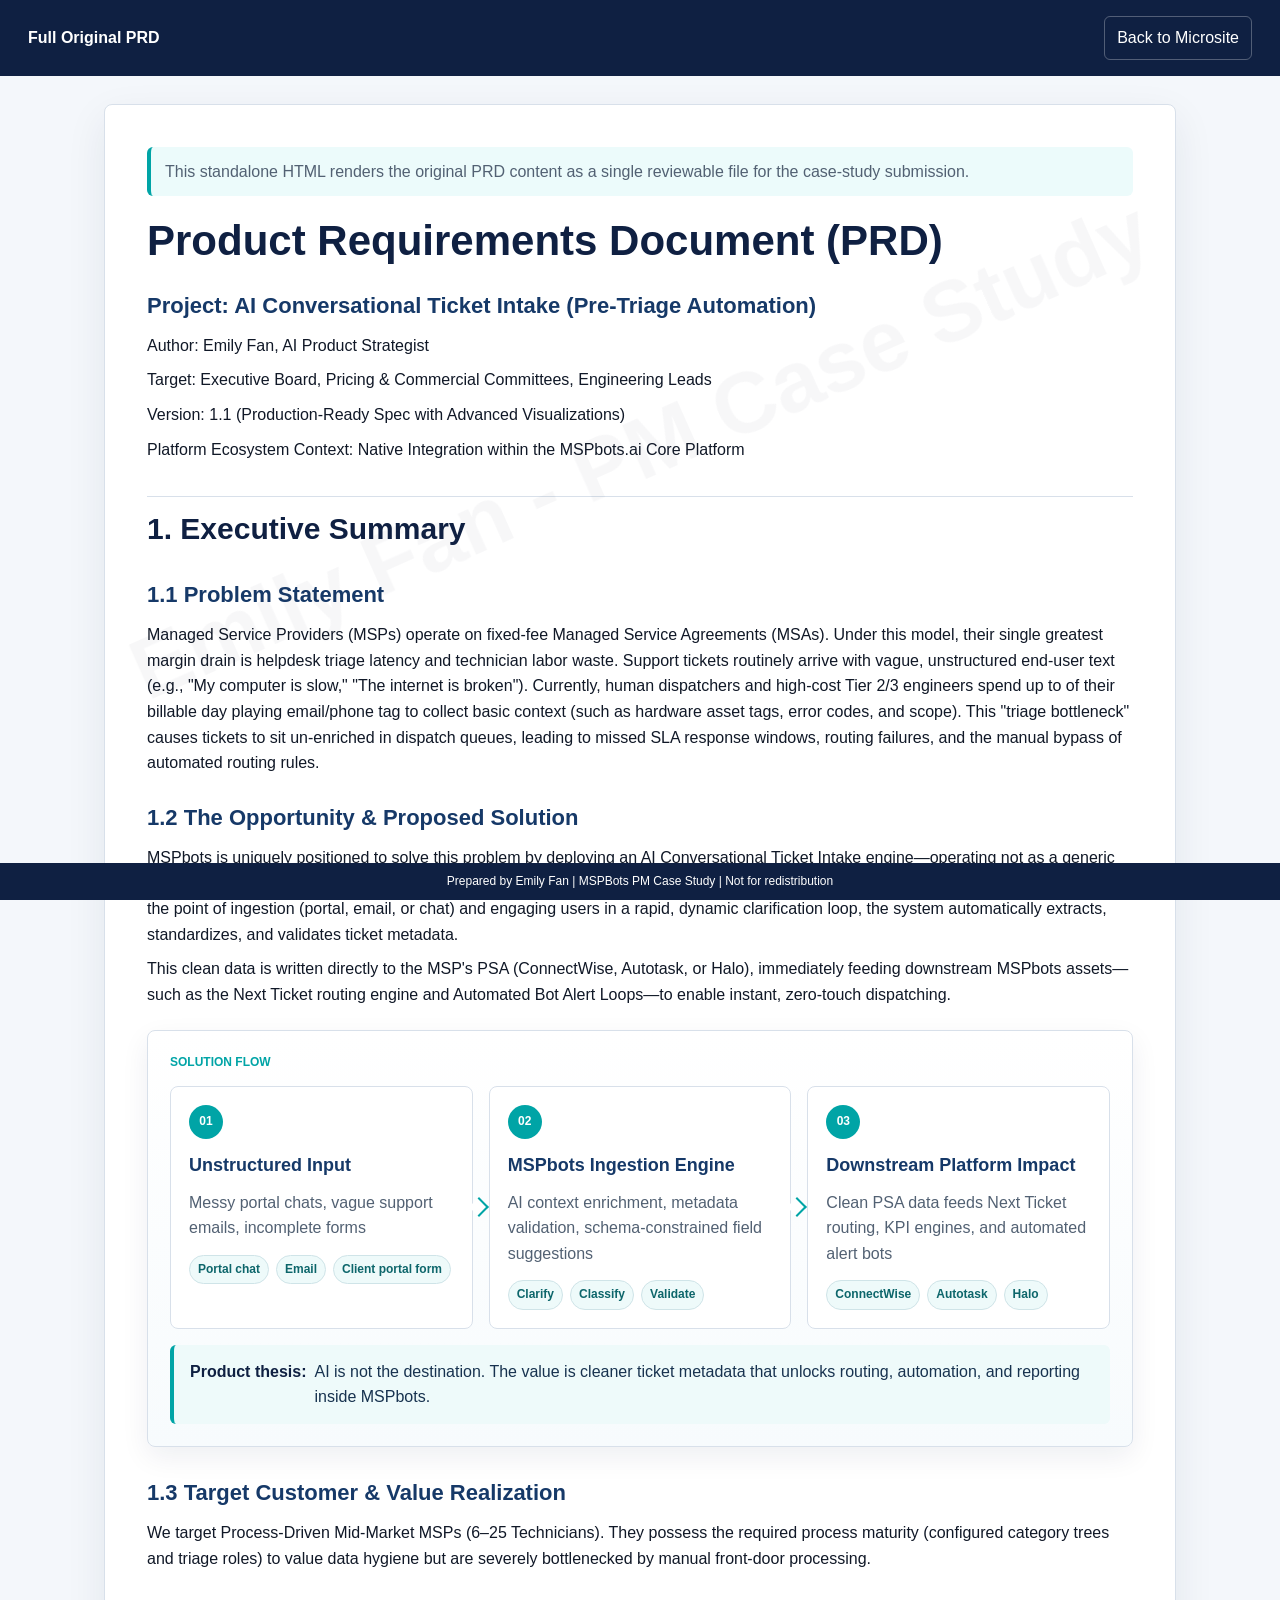
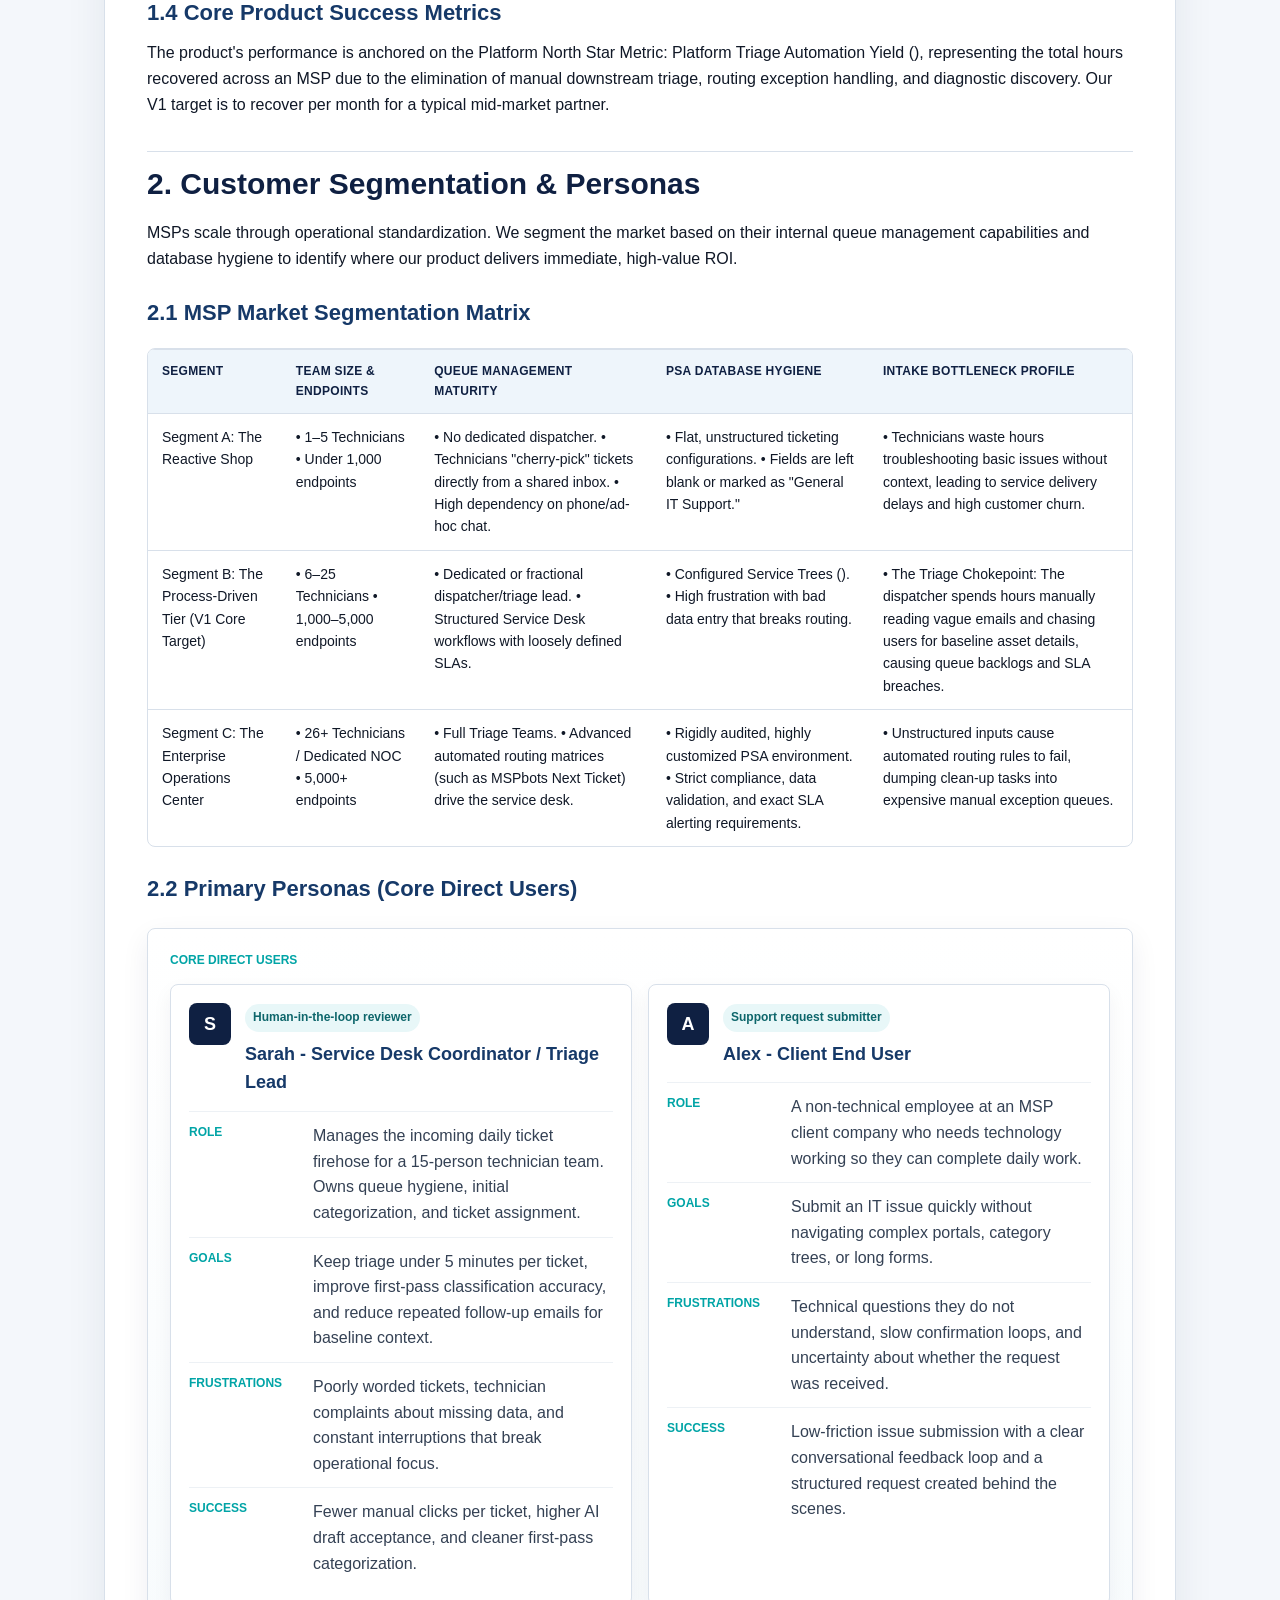
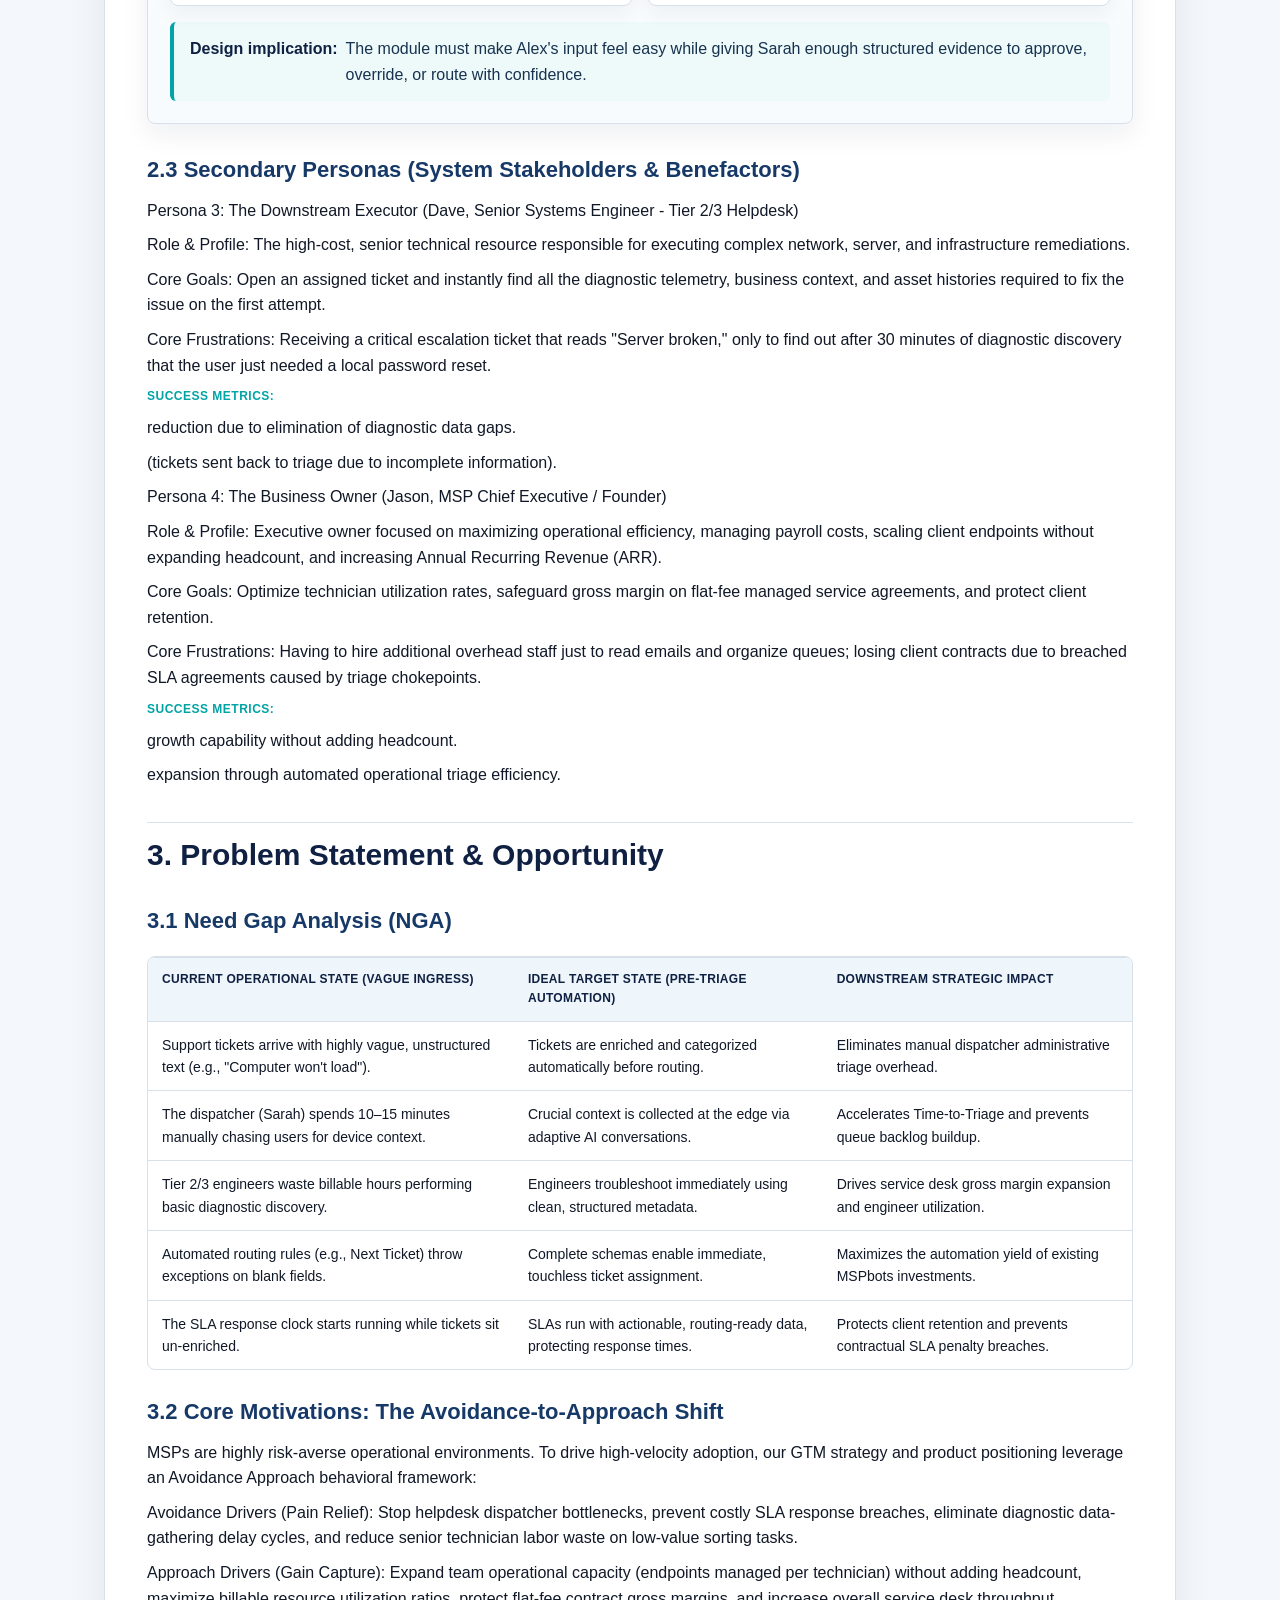
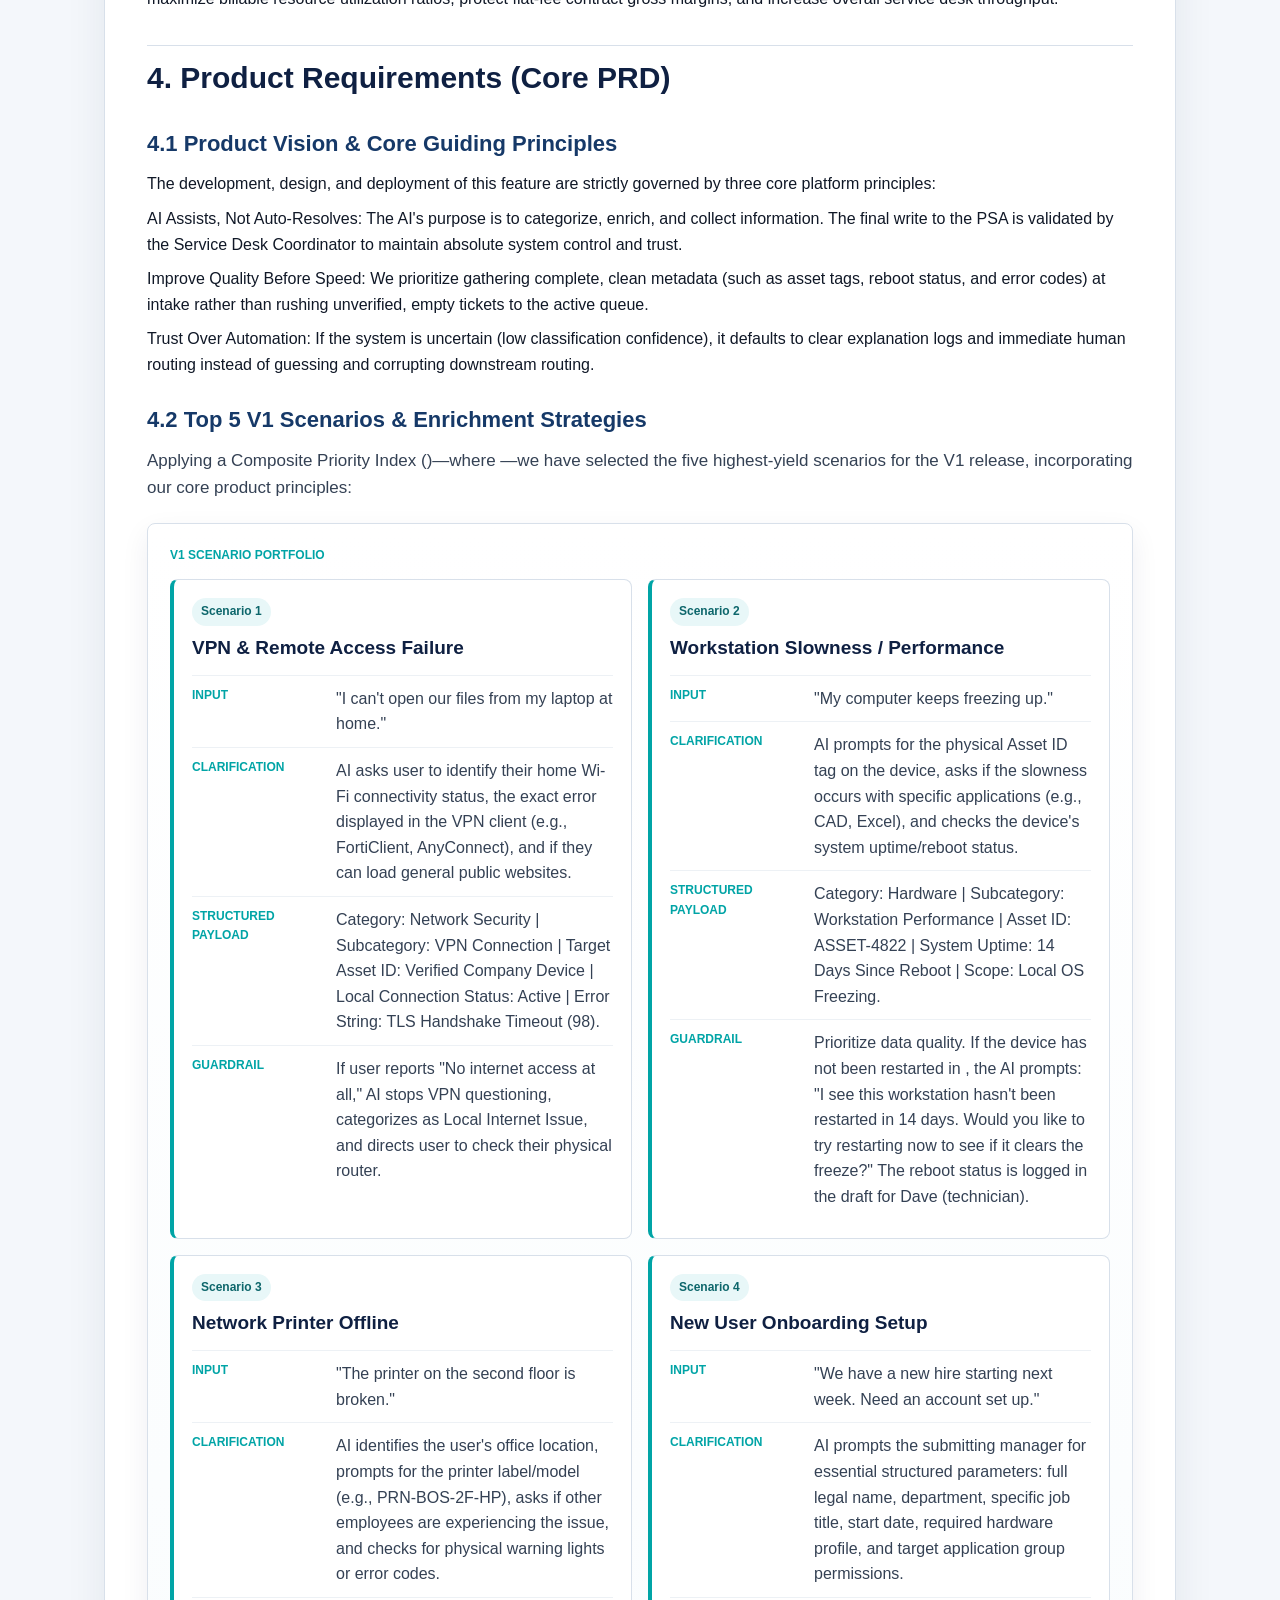
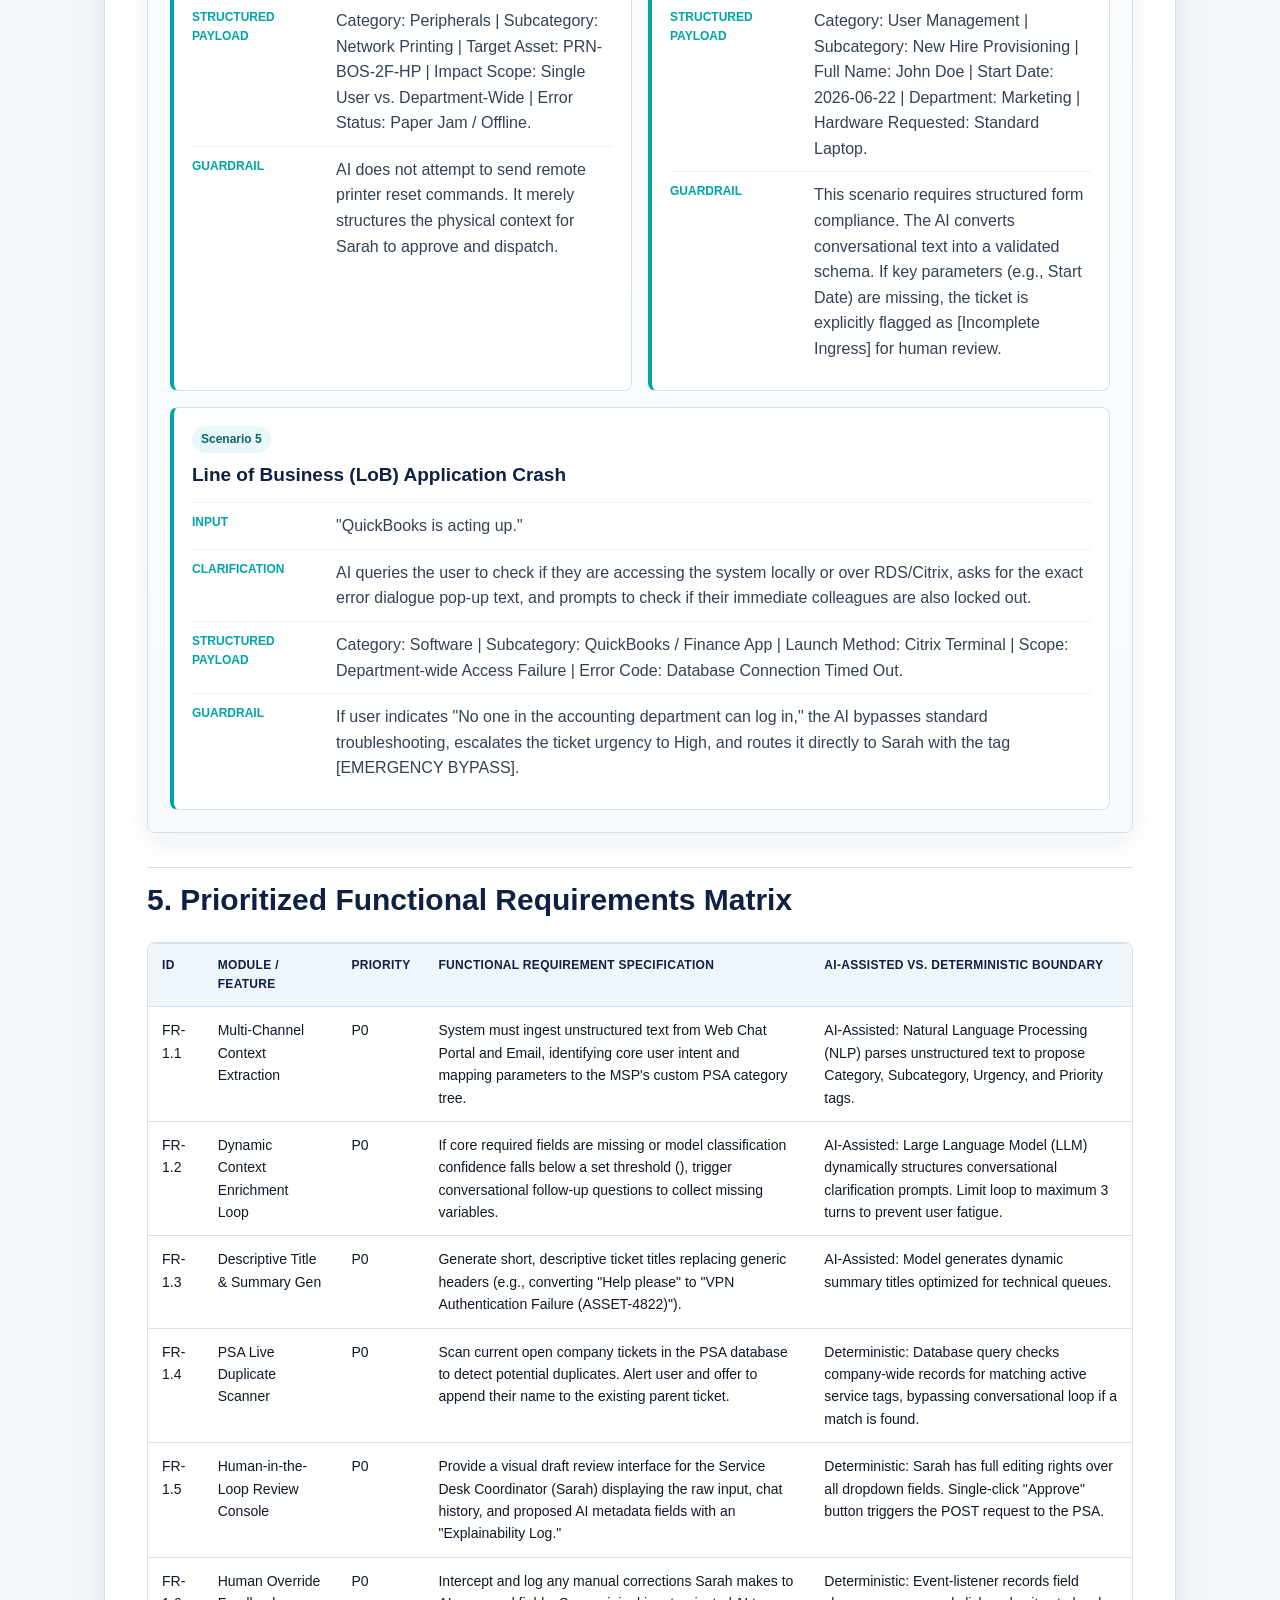
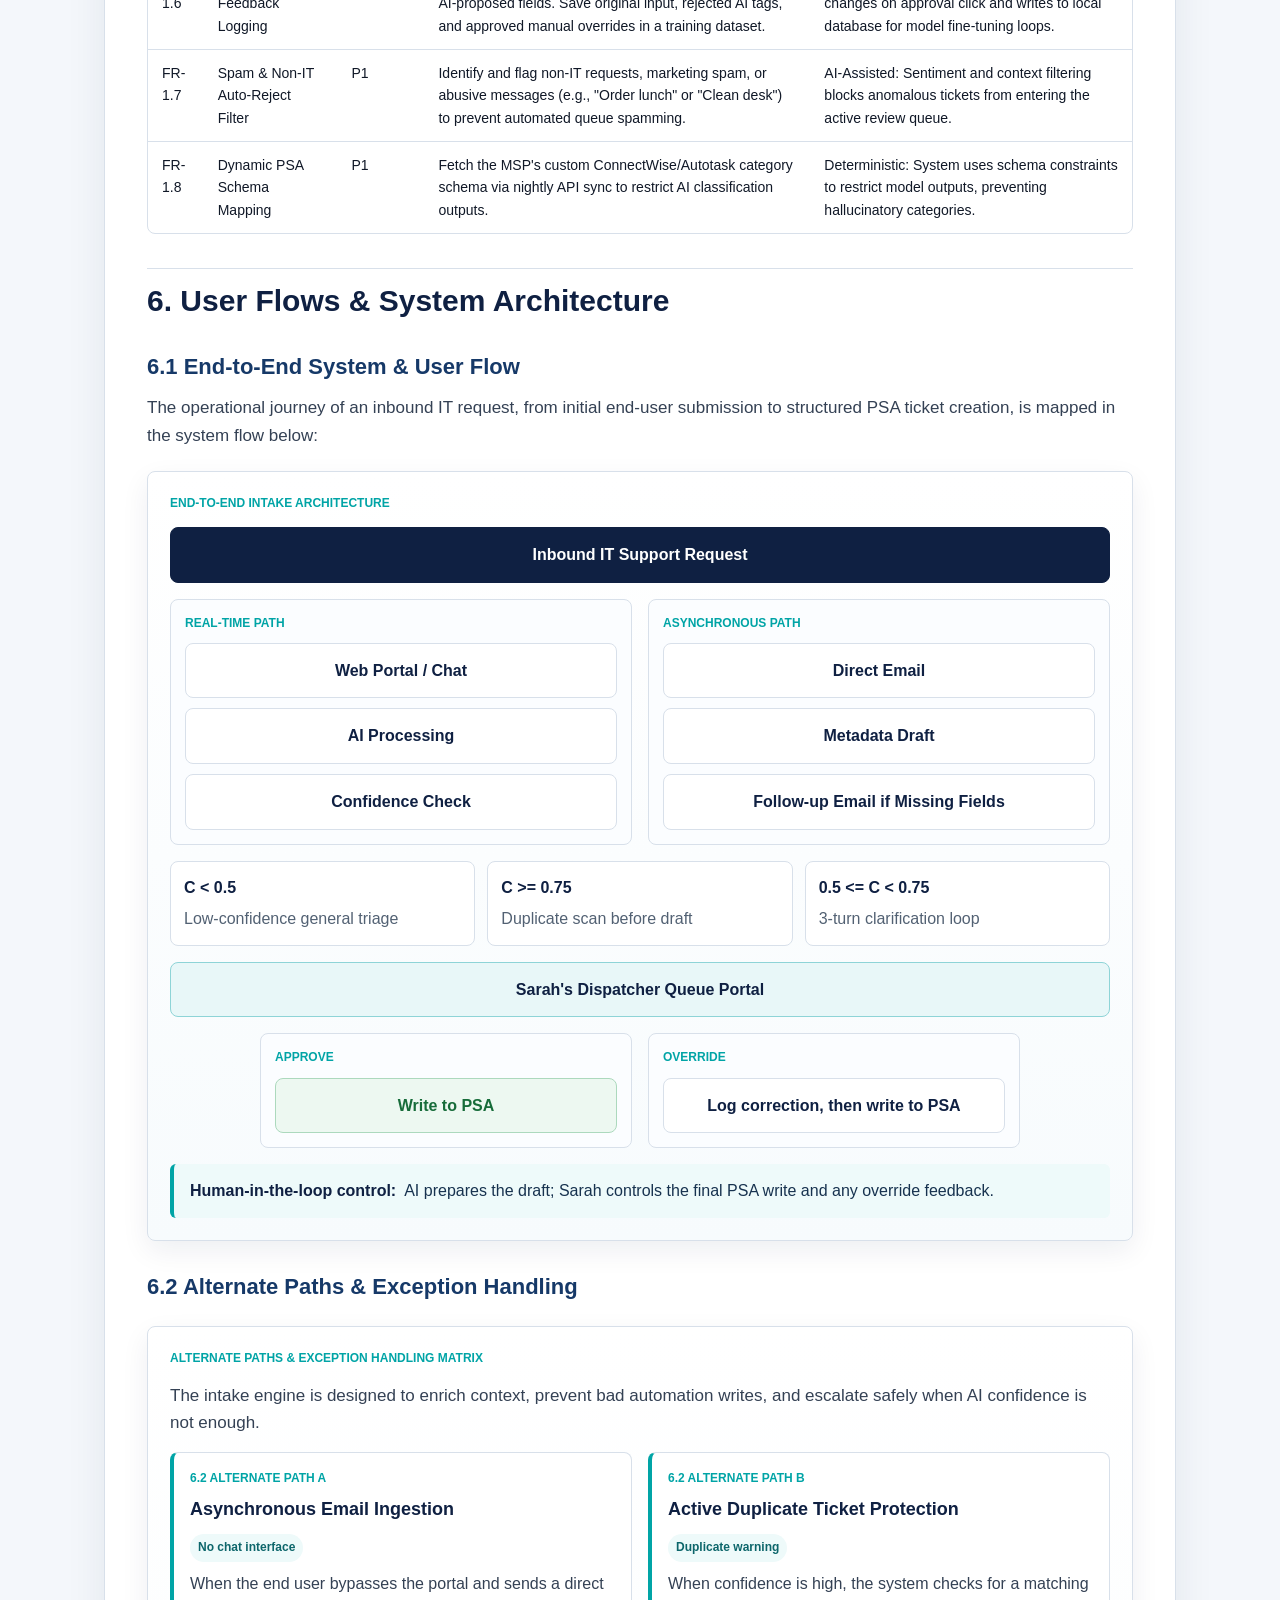
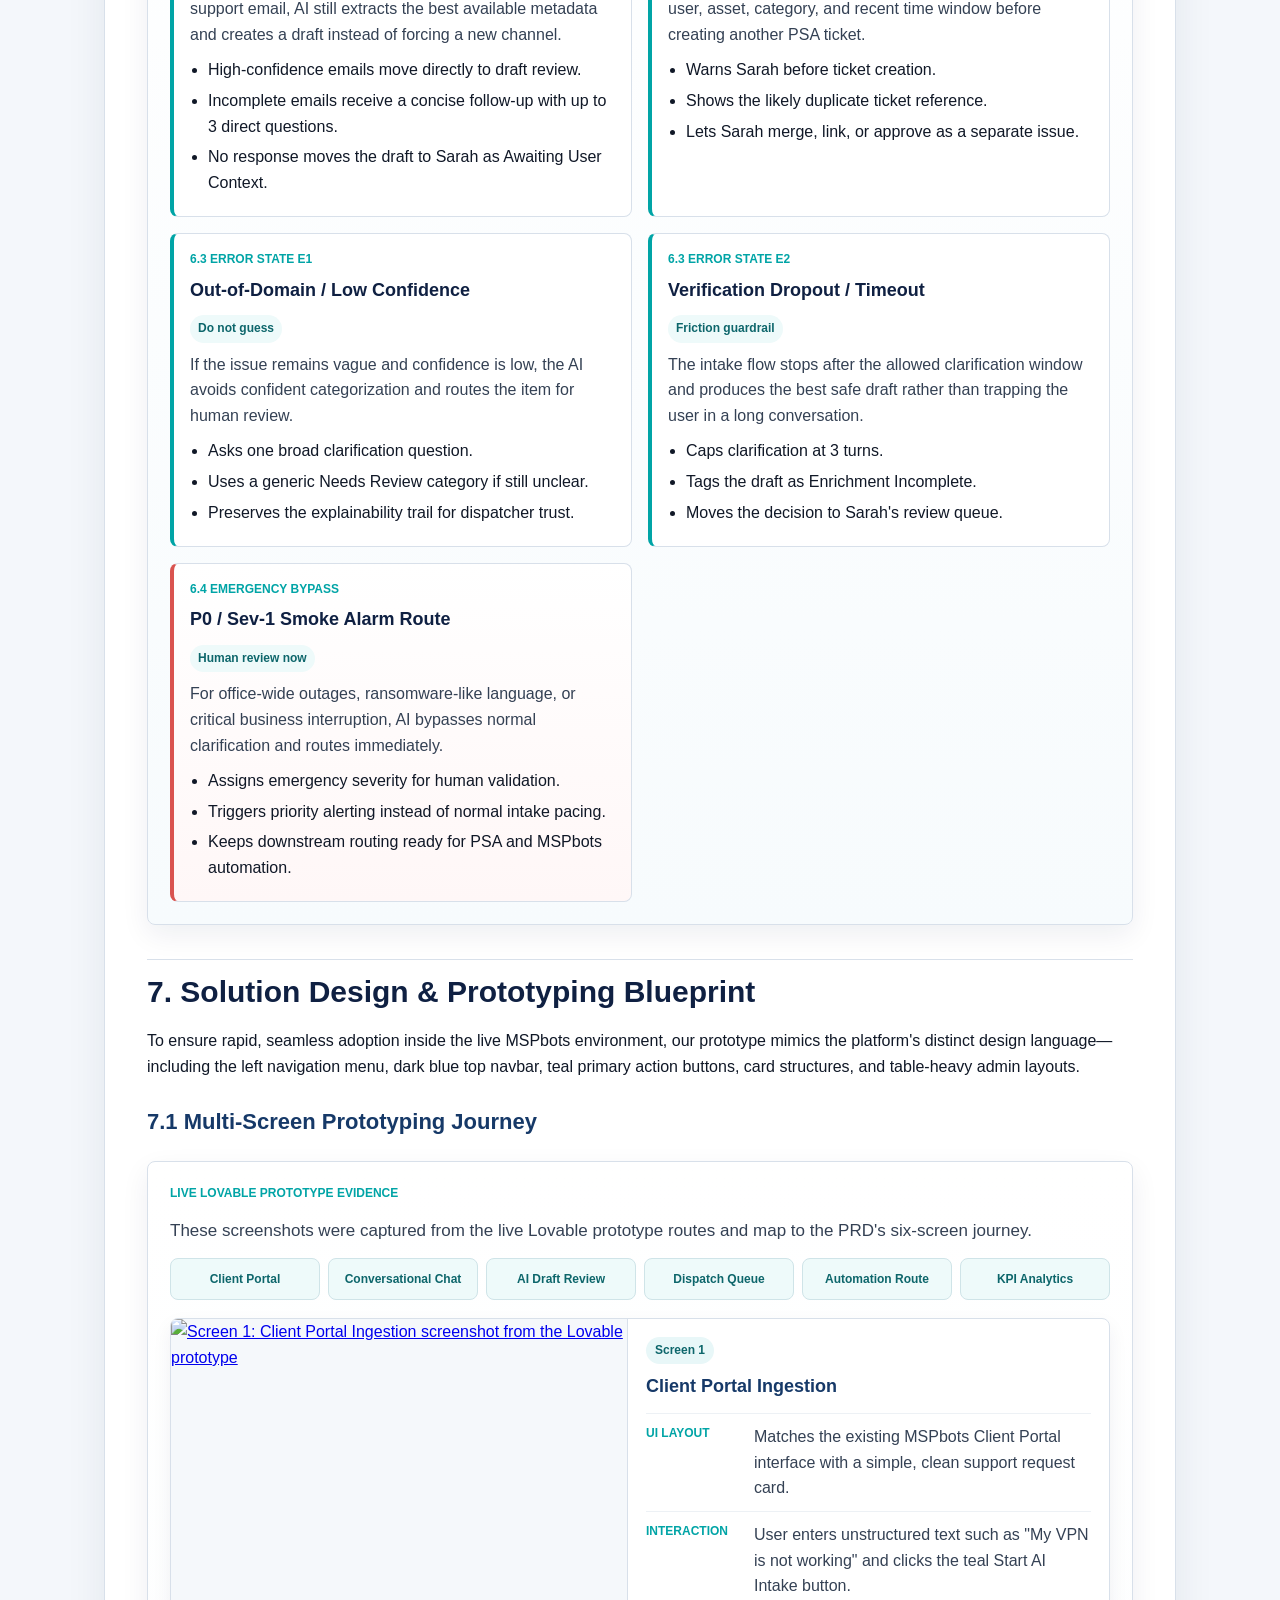
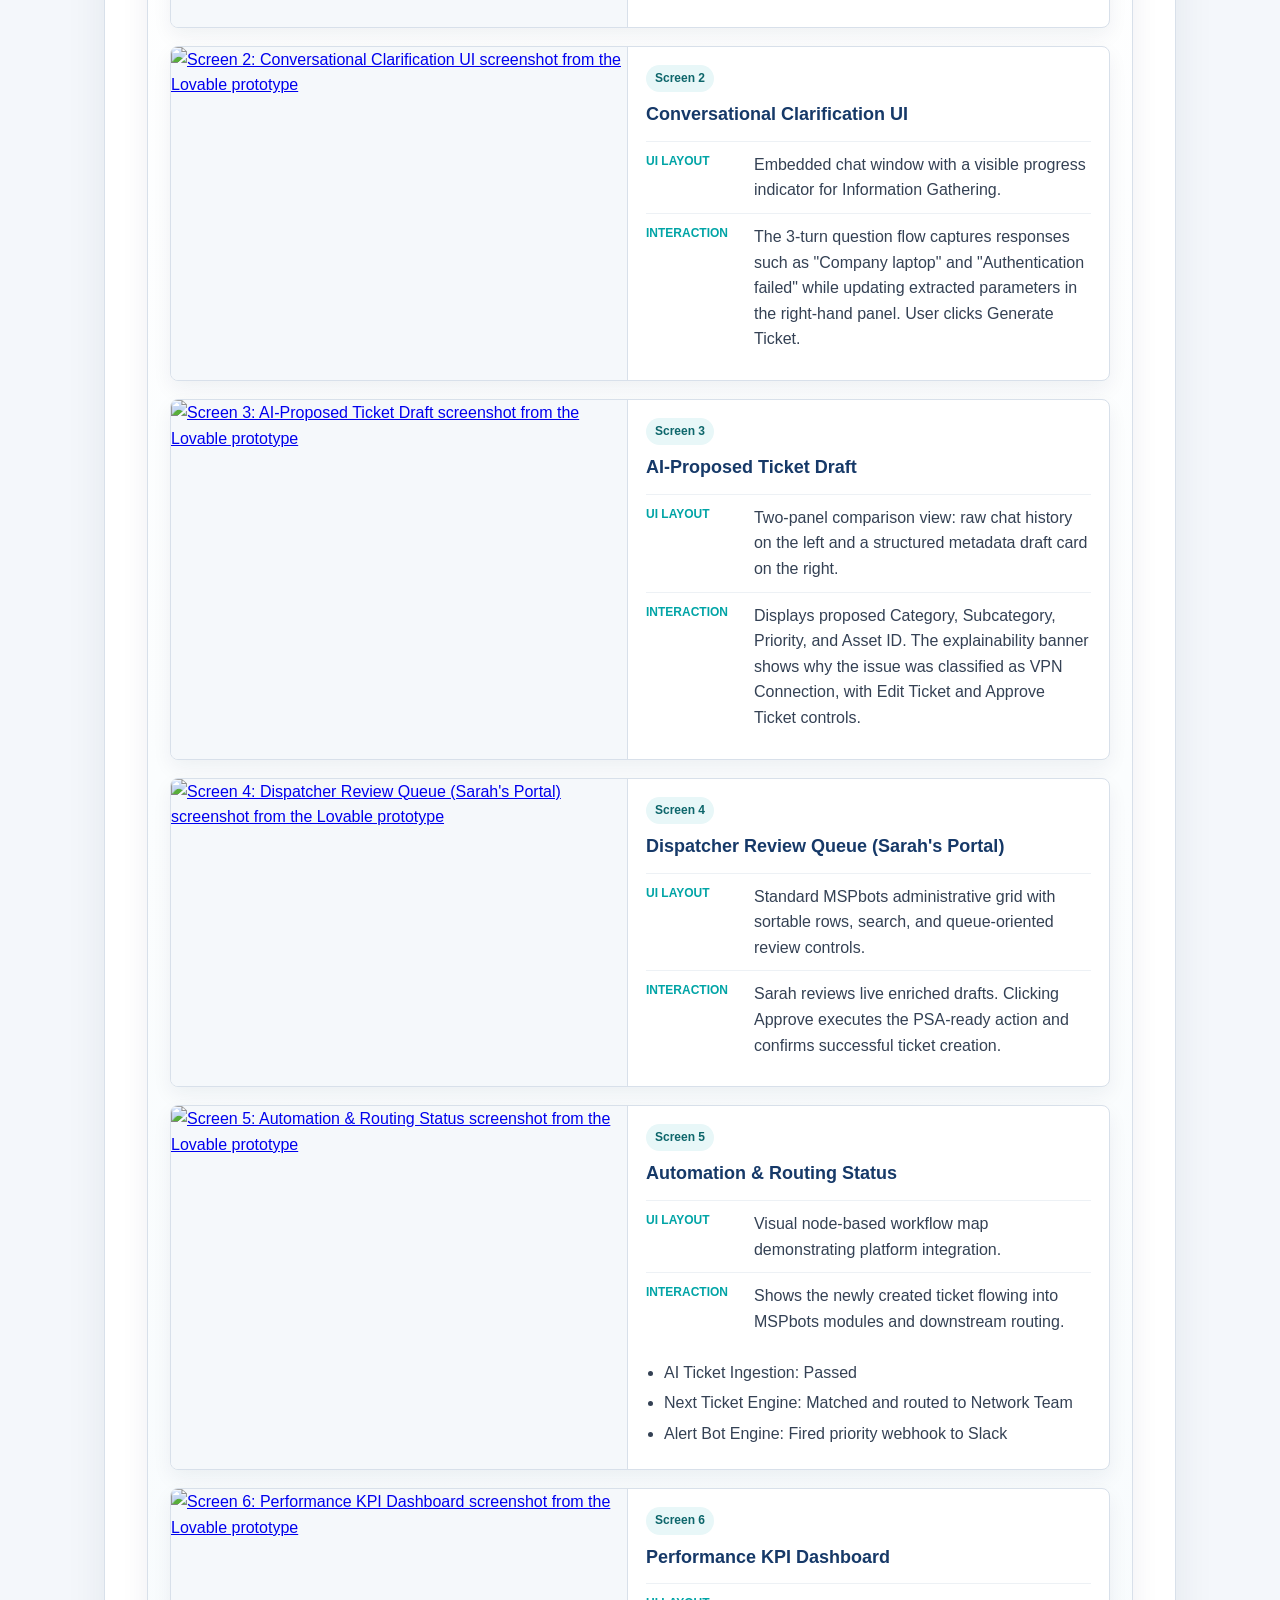
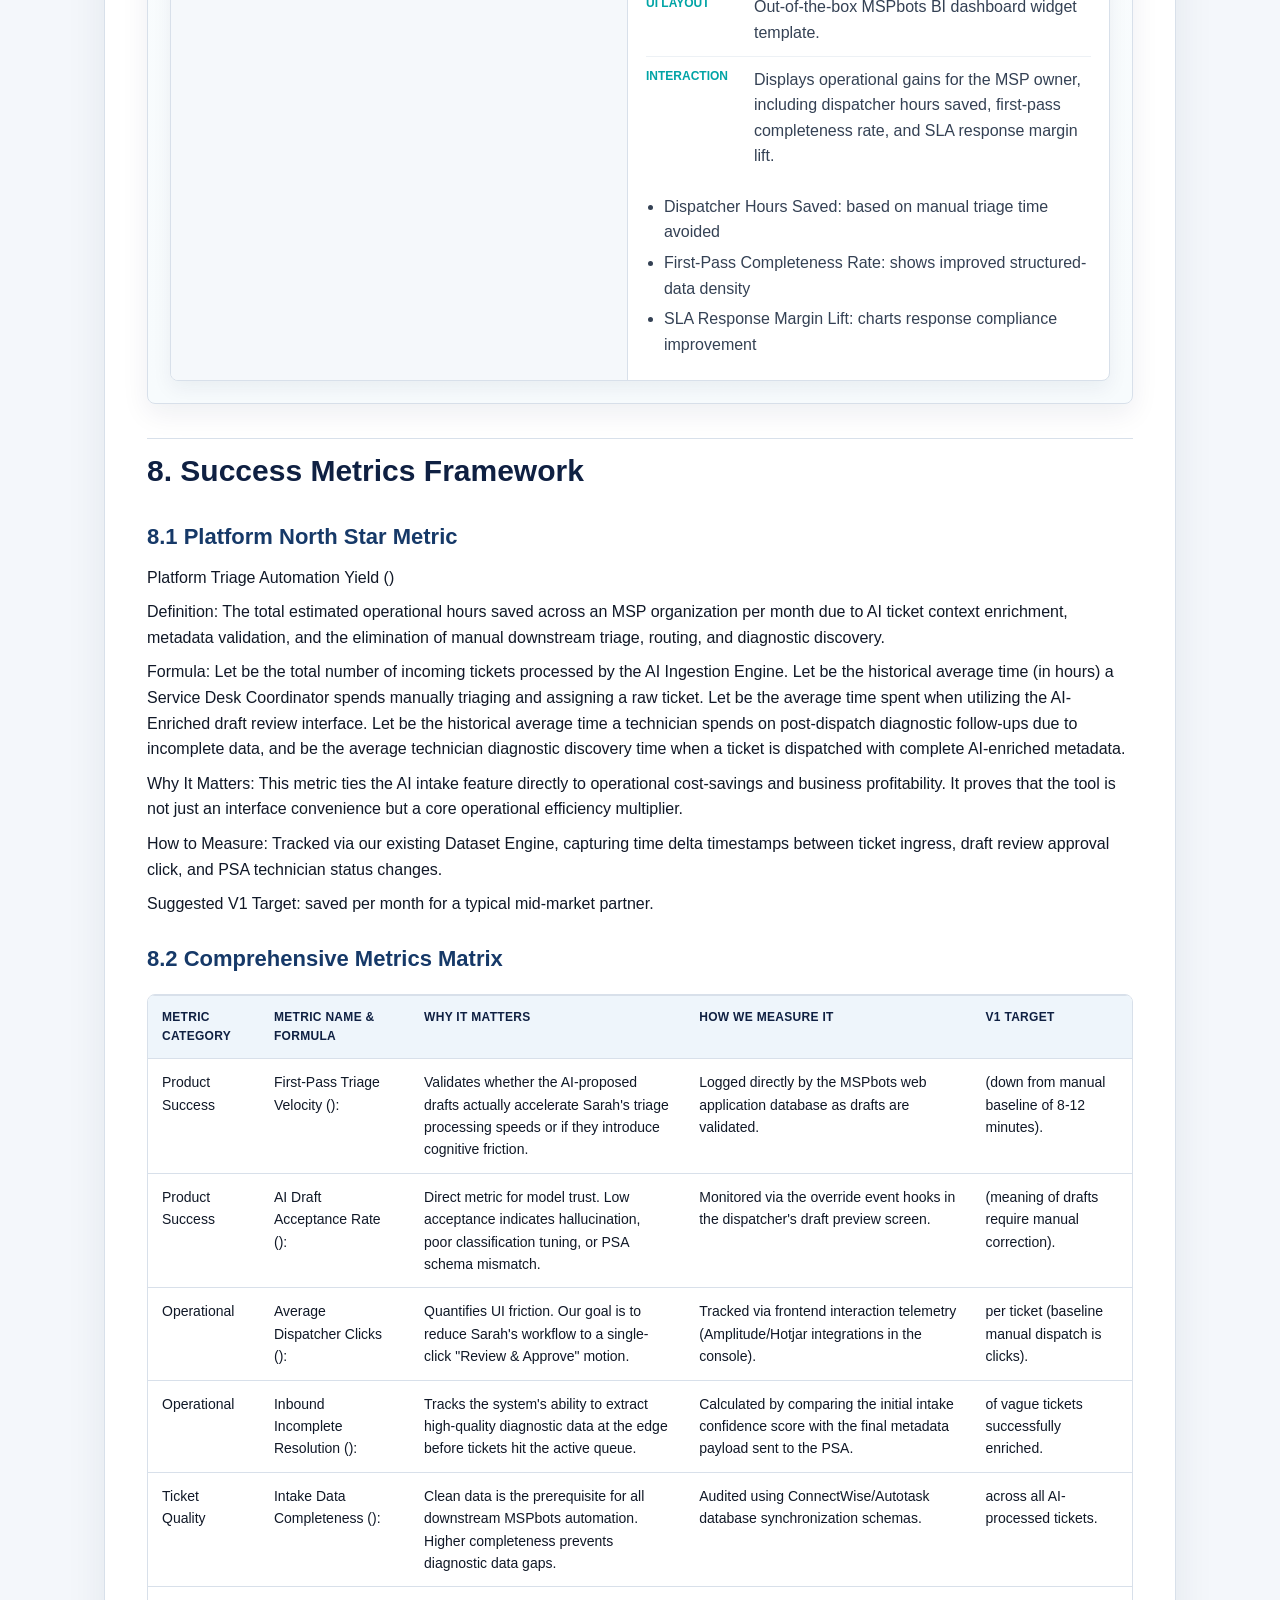
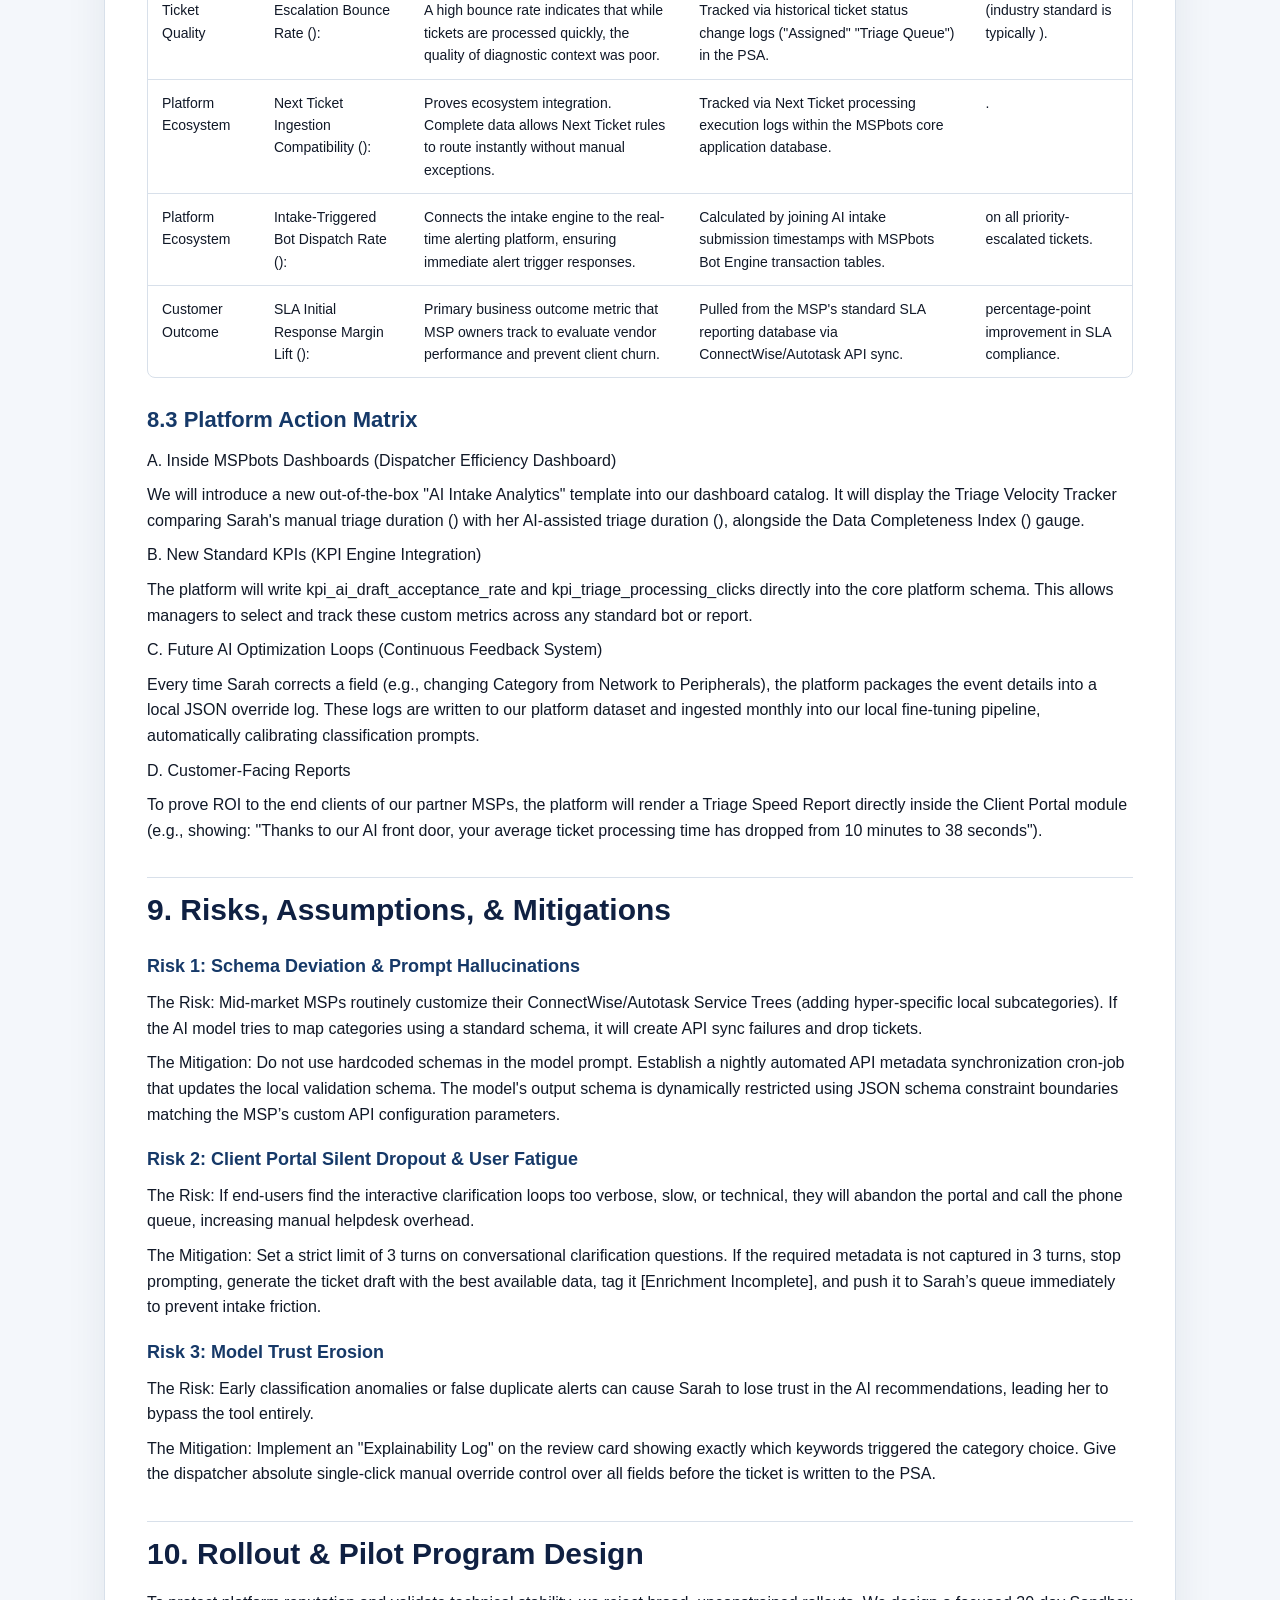
==== commit ad2fcc39: "Update full-prd.html" ====
--- a/full-prd.html
+++ b/full-prd.html
@@ -26,9 +26,406 @@
     th,td { border-top:1px solid var(--line); padding:12px 14px; vertical-align:top; text-align:left; }
     th { background:#eef5fb; color:var(--blue); font-size:12px; text-transform:uppercase; letter-spacing:.3px; }
     .note { color:var(--slate); background:#ecfbfb; border-left:4px solid var(--teal); padding:12px 14px; border-radius:6px; margin-bottom:22px; }
+    .lead-copy { color:#344154; font-size:17px; }
+    .visual-panel {
+      margin:22px 0 28px;
+      border:1px solid var(--line);
+      border-radius:8px;
+      background:linear-gradient(180deg,#ffffff,#f7fbfd);
+      padding:22px;
+      box-shadow:0 10px 28px rgba(15,32,66,.07);
+    }
+    .panel-label {
+      color:var(--teal);
+      font-size:12px;
+      font-weight:800;
+      text-transform:uppercase;
+      margin-bottom:14px;
+    }
+    .pipeline-grid {
+      display:grid;
+      grid-template-columns:repeat(3,minmax(0,1fr));
+      gap:16px;
+    }
+    .pipeline-card {
+      position:relative;
+      min-height:210px;
+      border:1px solid var(--line);
+      border-radius:8px;
+      background:#fff;
+      padding:18px;
+    }
+    .pipeline-card:after {
+      content:"";
+      position:absolute;
+      top:50%;
+      right:-14px;
+      width:12px;
+      height:12px;
+      border-top:2px solid var(--teal);
+      border-right:2px solid var(--teal);
+      transform:translateY(-50%) rotate(45deg);
+      background:#fff;
+    }
+    .pipeline-card:last-child:after { display:none; }
+    .pipeline-index {
+      width:34px;
+      height:34px;
+      border-radius:50%;
+      display:flex;
+      align-items:center;
+      justify-content:center;
+      background:var(--teal);
+      color:white;
+      font-size:12px;
+      font-weight:800;
+      margin-bottom:12px;
+    }
+    .pipeline-card h4 { margin:0 0 10px; }
+    .pipeline-card p { color:var(--slate); margin:0 0 14px; }
+    .chip-row { display:flex; flex-wrap:wrap; gap:7px; }
+    .chip-row span {
+      display:inline-flex;
+      border:1px solid #cfe4e8;
+      border-radius:999px;
+      padding:4px 8px;
+      background:#eefafa;
+      color:#0d666b;
+      font-size:12px;
+      font-weight:700;
+    }
+    .platform-proof {
+      margin-top:16px;
+      display:flex;
+      gap:8px;
+      align-items:flex-start;
+      padding:14px 16px;
+      border-left:4px solid var(--teal);
+      background:#eefafa;
+      border-radius:6px;
+      color:#17324f;
+    }
+    .platform-proof strong { color:var(--blue); white-space:nowrap; }
+    .persona-grid {
+      display:grid;
+      grid-template-columns:repeat(2,minmax(0,1fr));
+      gap:16px;
+    }
+    .persona-card {
+      border:1px solid var(--line);
+      border-radius:8px;
+      background:white;
+      padding:18px;
+      box-shadow:0 8px 20px rgba(15,32,66,.05);
+    }
+    .persona-head {
+      display:flex;
+      align-items:flex-start;
+      gap:14px;
+      margin-bottom:14px;
+    }
+    .persona-avatar {
+      width:42px;
+      height:42px;
+      border-radius:8px;
+      display:flex;
+      align-items:center;
+      justify-content:center;
+      flex:0 0 auto;
+      background:var(--blue);
+      color:white;
+      font-weight:900;
+      font-size:18px;
+    }
+    .persona-tag {
+      display:inline-flex;
+      border-radius:999px;
+      background:#e8f7f8;
+      color:#0d666b;
+      padding:4px 8px;
+      font-size:12px;
+      font-weight:800;
+      margin-bottom:8px;
+    }
+    .persona-head h4 { margin:0; }
+    .persona-field {
+      display:grid;
+      grid-template-columns:112px minmax(0,1fr);
+      gap:12px;
+      padding:11px 0;
+      border-top:1px solid #edf1f5;
+    }
+    .persona-field span {
+      color:var(--teal);
+      font-size:12px;
+      font-weight:800;
+      text-transform:uppercase;
+    }
+    .persona-field p { margin:0; color:#344154; }
+    .scenario-grid {
+      display:grid;
+      grid-template-columns:repeat(2,minmax(0,1fr));
+      gap:16px;
+    }
+    .scenario-card {
+      border:1px solid var(--line);
+      border-left:4px solid var(--teal);
+      border-radius:8px;
+      background:white;
+      padding:18px;
+    }
+    .scenario-card:last-child { grid-column:1 / -1; }
+    .scenario-topline { display:flex; flex-direction:column; gap:7px; margin-bottom:12px; }
+    .scenario-number {
+      width:max-content;
+      border-radius:999px;
+      background:#e8f7f8;
+      color:#0d666b;
+      padding:4px 9px;
+      font-size:12px;
+      font-weight:800;
+    }
+    .scenario-topline strong { color:var(--blue); font-size:19px; }
+    .scenario-row {
+      display:grid;
+      grid-template-columns:132px minmax(0,1fr);
+      gap:12px;
+      padding:10px 0;
+      border-top:1px solid #edf1f5;
+    }
+    .scenario-row span {
+      color:var(--teal);
+      font-size:12px;
+      font-weight:800;
+      text-transform:uppercase;
+    }
+    .scenario-row p { margin:0; color:#344154; }
+    .flow-lane { display:grid; gap:16px; }
+    .flow-node {
+      border:1px solid var(--line);
+      border-radius:8px;
+      background:white;
+      color:var(--blue);
+      padding:14px 16px;
+      font-weight:800;
+      text-align:center;
+    }
+    .flow-node.primary { background:var(--blue); color:white; border-color:var(--blue); }
+    .flow-node.review { background:#e8f7f8; border-color:#8ed4d7; }
+    .flow-node.success { background:#edf8f1; border-color:#acd9bd; color:#176c3a; }
+    .flow-split {
+      display:grid;
+      grid-template-columns:repeat(2,minmax(0,1fr));
+      gap:16px;
+    }
+    .flow-split.compact { max-width:760px; margin:0 auto; width:100%; }
+    .flow-branch {
+      border:1px solid var(--line);
+      border-radius:8px;
+      background:#fbfdff;
+      padding:14px;
+      display:grid;
+      gap:10px;
+    }
+    .flow-branch > span {
+      color:var(--teal);
+      font-size:12px;
+      font-weight:800;
+      text-transform:uppercase;
+    }
+    .confidence-grid {
+      display:grid;
+      grid-template-columns:repeat(3,minmax(0,1fr));
+      gap:12px;
+    }
+    .confidence-grid div {
+      border:1px solid var(--line);
+      border-radius:8px;
+      background:#fff;
+      padding:13px;
+    }
+    .confidence-grid strong { display:block; color:var(--blue); margin-bottom:6px; }
+    .confidence-grid span { color:var(--slate); }
+    .exception-grid {
+      display:grid;
+      grid-template-columns:repeat(2,minmax(0,1fr));
+      gap:16px;
+      margin-top:16px;
+    }
+    .exception-card {
+      border:1px solid var(--line);
+      border-left:4px solid var(--teal);
+      border-radius:8px;
+      background:white;
+      padding:16px;
+    }
+    .exception-card.urgent {
+      border-left-color:#d9534f;
+      background:linear-gradient(180deg,#fff,#fff7f7);
+    }
+    .exception-topline {
+      display:flex;
+      flex-direction:column;
+      gap:6px;
+      margin-bottom:10px;
+    }
+    .exception-topline span {
+      color:var(--teal);
+      font-size:12px;
+      font-weight:800;
+      text-transform:uppercase;
+    }
+    .exception-topline strong { color:var(--blue); font-size:18px; }
+    .exception-type {
+      display:inline-flex;
+      width:max-content;
+      max-width:100%;
+      border-radius:999px;
+      background:#eefafa;
+      color:#0d666b;
+      padding:4px 8px;
+      font-size:12px;
+      font-weight:800;
+    }
+    .exception-card p { color:#344154; }
+    .exception-card ul { margin:10px 0 0; padding-left:18px; }
+    .exception-card li { margin:5px 0; }
+    .journey-strip {
+      display:grid;
+      grid-template-columns:repeat(6,minmax(0,1fr));
+      gap:8px;
+      margin:14px 0 18px;
+    }
+    .journey-strip span {
+      display:flex;
+      align-items:center;
+      justify-content:center;
+      min-height:42px;
+      border:1px solid #cfe4e8;
+      border-radius:8px;
+      background:#eefafa;
+      color:#0d666b;
+      font-size:12px;
+      font-weight:800;
+      text-align:center;
+      padding:7px;
+    }
+    .prototype-shot-grid {
+      display:grid;
+      grid-template-columns:repeat(2,minmax(0,1fr));
+      gap:18px;
+    }
+    .prototype-shot {
+      border:1px solid var(--line);
+      border-radius:8px;
+      overflow:hidden;
+      background:white;
+      box-shadow:0 8px 20px rgba(15,32,66,.06);
+    }
+    .prototype-shot a {
+      display:block;
+      background:#f5f8fb;
+      border-bottom:1px solid var(--line);
+    }
+    .prototype-shot img {
+      display:block;
+      width:100%;
+      aspect-ratio:1.44 / 1;
+      object-fit:cover;
+      object-position:top left;
+    }
+    .shot-caption { padding:14px 16px 16px; }
+    .shot-caption span {
+      display:inline-flex;
+      margin-bottom:7px;
+      border-radius:999px;
+      background:#e8f7f8;
+      color:#0d666b;
+      padding:4px 8px;
+      font-size:12px;
+      font-weight:800;
+    }
+    .shot-caption strong { display:block; color:var(--blue); font-size:18px; }
+    .shot-caption p { color:var(--slate); margin:6px 0 0; }
+    .prototype-journey-list {
+      display:grid;
+      gap:18px;
+    }
+    .prototype-journey-card {
+      display:grid;
+      grid-template-columns:minmax(280px,.95fr) minmax(320px,1fr);
+      border:1px solid var(--line);
+      border-radius:8px;
+      overflow:hidden;
+      background:white;
+      box-shadow:0 8px 20px rgba(15,32,66,.06);
+    }
+    .prototype-media {
+      display:block;
+      background:#f5f8fb;
+      border-right:1px solid var(--line);
+    }
+    .prototype-media img {
+      display:block;
+      width:100%;
+      height:100%;
+      min-height:260px;
+      object-fit:cover;
+      object-position:top left;
+    }
+    .prototype-context {
+      padding:18px;
+      display:flex;
+      flex-direction:column;
+      justify-content:center;
+    }
+    .screen-pill {
+      display:inline-flex;
+      width:max-content;
+      border-radius:999px;
+      background:#e8f7f8;
+      color:#0d666b;
+      padding:4px 9px;
+      font-size:12px;
+      font-weight:800;
+      margin-bottom:8px;
+    }
+    .prototype-context h4 { margin:0 0 12px; }
+    .context-row {
+      display:grid;
+      grid-template-columns:96px minmax(0,1fr);
+      gap:12px;
+      padding:10px 0;
+      border-top:1px solid #edf1f5;
+    }
+    .context-row span {
+      color:var(--teal);
+      font-size:12px;
+      font-weight:800;
+      text-transform:uppercase;
+    }
+    .context-row p { margin:0; color:#344154; }
+    .prototype-context ul { margin:10px 0 0; padding-left:18px; }
+    .prototype-context li { margin:5px 0; color:#344154; }
     .watermark { position:fixed; inset:0; pointer-events:none; display:flex; align-items:center; justify-content:center; transform:rotate(-24deg); font-size:86px; font-weight:900; color:rgba(15,32,66,.035); white-space:nowrap; }
     footer { position:fixed; left:0; right:0; bottom:0; background:var(--blue); color:white; text-align:center; padding:9px 12px; font-size:12px; }
-    @media (max-width:720px) { .doc-shell { padding:24px; } h1 { font-size:32px; } h2 { font-size:24px; } }
+    @media (max-width:900px) {
+      .pipeline-grid, .persona-grid, .scenario-grid, .flow-split, .confidence-grid, .exception-grid, .prototype-shot-grid, .prototype-journey-card { grid-template-columns:1fr; }
+      .journey-strip { grid-template-columns:repeat(2,minmax(0,1fr)); }
+      .pipeline-card:after { display:none; }
+      .scenario-card:last-child { grid-column:auto; }
+      .platform-proof { flex-direction:column; }
+      .platform-proof strong { white-space:normal; }
+      .prototype-media { border-right:none; border-bottom:1px solid var(--line); }
+      .prototype-media img { height:auto; }
+    }
+    @media (max-width:720px) {
+      .doc-shell { padding:24px; }
+      h1 { font-size:32px; }
+      h2 { font-size:24px; }
+      .visual-panel { padding:16px; }
+      .persona-field, .scenario-row, .context-row { grid-template-columns:1fr; gap:4px; }
+    }
   </style>
 </head>
 <body>
@@ -40,63 +437,488 @@
   <main>
     <article class="doc-shell">
       <div class="note">This standalone HTML renders the original PRD content as a single reviewable file for the case-study submission.</div>
-      <h1>Product Requirements Document (PRD)</h1><h3>Project: AI Conversational Ticket Intake (Pre-Triage Automation)</h3><p>Author: Emily Fan, AI Product Strategist &amp; MBA Candidate</p><p>Target: Executive Board, Pricing &amp; Commercial Committees, Engineering Leads</p><p>Version: 1.0 (Production-Ready Spec)</p><p>Platform Ecosystem Context: Native Integration within the MSPbots.ai Core Platform</p><h2>1. Executive Summary</h2><h3>1.1 Problem Statement</h3><p>Managed Service Providers (MSPs) operate on fixed-fee Managed Service Agreements (MSAs). Under this model, their single greatest margin drain is helpdesk triage latency and technician labor waste. Support tickets routinely arrive with vague, unstructured end-user text (e.g., &quot;My computer is slow,&quot; &quot;The internet is broken&quot;). Currently, human dispatchers and high-cost Tier 2/3 engineers spend up to  of their billable day playing email/phone tag to collect basic context (such as hardware asset tags, error codes, and scope). This &quot;triage bottleneck&quot; causes tickets to sit un-enriched in dispatch queues, leading to missed SLA response windows, routing failures, and the manual bypass of automated routing rules.</p><h3>1.2 The Opportunity &amp; Proposed Solution</h3><p>MSPbots is uniquely positioned to solve this problem by deploying an AI Conversational Ticket Intake engine—operating not as a generic standalone chatbot, but as an integrated Pre-Triage Automation Layer within our existing platform. By intercepting unstructured requests at the point of ingestion (portal, email, or chat) and engaging users in a rapid, dynamic clarification loop, the system automatically extracts, standardizes, and validates ticket metadata.</p><p>This clean data is written directly to the MSP&#x27;s PSA (ConnectWise, Autotask, or Halo), immediately feeding downstream MSPbots assets—such as the Next Ticket routing engine and Automated Bot Alert Loops—to enable instant, zero-touch dispatching.</p><p>UNSTRUCTURED INPUT              MSPBOTS INGESTION ENGINE             DOWNSTREAM PLATFORM IMPACT
-  ┌─────────────────────────┐        ┌─────────────────────────┐        ┌─────────────────────────┐
-  │  • Messy Portal Chats   │  ───►  │  • AI Conversational    │  ───►  │  • Next Ticket Routing  │
-  │  • Vague Support Emails │        │    Context Enrichment   │        │  • Dynamic KPI Engines  │
-  │  • Incomplete Forms     │        │  • Metadata Validation  │        │  • Automated Alert Bots │
-  └─────────────────────────┘        └─────────────────────────┘        └─────────────────────────┘</p><h3>1.3 Target Customer &amp; Value Realization</h3><p>We target Process-Driven Mid-Market MSPs (6–25 Technicians). They possess the required process maturity (configured category trees and triage roles) to value data hygiene but are severely bottlenecked by manual front-door processing.</p><h3>1.4 Core Product Success Metrics</h3><p>The product&#x27;s performance is anchored on the Platform North Star Metric: Platform Triage Automation Yield (), representing the total hours recovered across an MSP due to the elimination of manual downstream triage, routing exception handling, and diagnostic discovery. Our V1 target is to recover  per month for a typical mid-market partner.</p><h2>2. Customer Segmentation &amp; Personas</h2><p>MSPs scale through operational standardization. We segment the market based on their internal queue management capabilities and database hygiene to identify where our product delivers immediate, high-value ROI.</p><h3>2.1 MSP Market Segmentation Matrix</h3><div class="table-wrap"><table><tr><th>Segment</th><th>Team Size &amp; Endpoints</th><th>Queue Management Maturity</th><th>PSA Database Hygiene</th><th>Intake Bottleneck Profile</th></tr><tr><td>Segment A: The Reactive Shop</td><td>• 1–5 Technicians
+      <h1>Product Requirements Document (PRD)</h1><h3>Project: AI Conversational Ticket Intake (Pre-Triage Automation)</h3><p>Author: Emily Fan, AI Product Strategist</p><p>Target: Executive Board, Pricing &amp; Commercial Committees, Engineering Leads</p><p>Version: 1.1 (Production-Ready Spec with Advanced Visualizations)</p><p>Platform Ecosystem Context: Native Integration within the MSPbots.ai Core Platform</p><h2>1. Executive Summary</h2><h3>1.1 Problem Statement</h3><p>Managed Service Providers (MSPs) operate on fixed-fee Managed Service Agreements (MSAs). Under this model, their single greatest margin drain is helpdesk triage latency and technician labor waste. Support tickets routinely arrive with vague, unstructured end-user text (e.g., &quot;My computer is slow,&quot; &quot;The internet is broken&quot;). Currently, human dispatchers and high-cost Tier 2/3 engineers spend up to  of their billable day playing email/phone tag to collect basic context (such as hardware asset tags, error codes, and scope). This &quot;triage bottleneck&quot; causes tickets to sit un-enriched in dispatch queues, leading to missed SLA response windows, routing failures, and the manual bypass of automated routing rules.</p><h3>1.2 The Opportunity &amp; Proposed Solution</h3><p>MSPbots is uniquely positioned to solve this problem by deploying an AI Conversational Ticket Intake engine—operating not as a generic standalone chatbot, but as an integrated Pre-Triage Automation Layer within our existing platform. By intercepting unstructured requests at the point of ingestion (portal, email, or chat) and engaging users in a rapid, dynamic clarification loop, the system automatically extracts, standardizes, and validates ticket metadata.</p><p>This clean data is written directly to the MSP&#x27;s PSA (ConnectWise, Autotask, or Halo), immediately feeding downstream MSPbots assets—such as the Next Ticket routing engine and Automated Bot Alert Loops—to enable instant, zero-touch dispatching.</p>
+    <div class="visual-panel solution-panel">
+      <div class="panel-label">Solution Flow</div>
+      <div class="pipeline-grid">
+            <article class="pipeline-card">
+              <div class="pipeline-index">01</div>
+              <h4>Unstructured Input</h4>
+              <p>Messy portal chats, vague support emails, incomplete forms</p>
+              <div class="chip-row"><span>Portal chat</span><span>Email</span><span>Client portal form</span></div>
+            </article>
+            
+            <article class="pipeline-card">
+              <div class="pipeline-index">02</div>
+              <h4>MSPbots Ingestion Engine</h4>
+              <p>AI context enrichment, metadata validation, schema-constrained field suggestions</p>
+              <div class="chip-row"><span>Clarify</span><span>Classify</span><span>Validate</span></div>
+            </article>
+            
+            <article class="pipeline-card">
+              <div class="pipeline-index">03</div>
+              <h4>Downstream Platform Impact</h4>
+              <p>Clean PSA data feeds Next Ticket routing, KPI engines, and automated alert bots</p>
+              <div class="chip-row"><span>ConnectWise</span><span>Autotask</span><span>Halo</span></div>
+            </article>
+            </div>
+      <div class="platform-proof">
+        <strong>Product thesis:</strong>
+        <span>AI is not the destination. The value is cleaner ticket metadata that unlocks routing, automation, and reporting inside MSPbots.</span>
+      </div>
+    </div>
+    <h3>1.3 Target Customer &amp; Value Realization</h3><p>We target Process-Driven Mid-Market MSPs (6–25 Technicians). They possess the required process maturity (configured category trees and triage roles) to value data hygiene but are severely bottlenecked by manual front-door processing.</p><h3>1.4 Core Product Success Metrics</h3><p>The product&#x27;s performance is anchored on the Platform North Star Metric: Platform Triage Automation Yield (), representing the total hours recovered across an MSP due to the elimination of manual downstream triage, routing exception handling, and diagnostic discovery. Our V1 target is to recover  per month for a typical mid-market partner.</p><h2>2. Customer Segmentation &amp; Personas</h2><p>MSPs scale through operational standardization. We segment the market based on their internal queue management capabilities and database hygiene to identify where our product delivers immediate, high-value ROI.</p><h3>2.1 MSP Market Segmentation Matrix</h3><div class="table-wrap"><table><tr><th>Segment</th><th>Team Size &amp; Endpoints</th><th>Queue Management Maturity</th><th>PSA Database Hygiene</th><th>Intake Bottleneck Profile</th></tr><tr><td>Segment A: The Reactive Shop</td><td>• 1–5 Technicians
 • Under 1,000 endpoints</td><td>• No dedicated dispatcher.
 • Technicians &quot;cherry-pick&quot; tickets directly from a shared inbox.
 • High dependency on phone/ad-hoc chat.</td><td>• Flat, unstructured ticketing configurations.
 • Fields are left blank or marked as &quot;General IT Support.&quot;</td><td>• Technicians waste hours troubleshooting basic issues without context, leading to service delivery delays and high customer churn.</td></tr><tr><td>Segment B: The Process-Driven Tier (V1 Core Target)</td><td>• 6–25 Technicians
 • 1,000–5,000 endpoints</td><td>• Dedicated or fractional dispatcher/triage lead.
-• Structured Service Desk workflows with loosely defined SLAs.</td><td>• Configured Service Trees (Category  Subcategory  Item).
+• Structured Service Desk workflows with loosely defined SLAs.</td><td>• Configured Service Trees ().
 • High frustration with bad data entry that breaks routing.</td><td>• The Triage Chokepoint: The dispatcher spends hours manually reading vague emails and chasing users for baseline asset details, causing queue backlogs and SLA breaches.</td></tr><tr><td>Segment C: The Enterprise Operations Center</td><td>• 26+ Technicians / Dedicated NOC
 • 5,000+ endpoints</td><td>• Full Triage Teams.
 • Advanced automated routing matrices (such as MSPbots Next Ticket) drive the service desk.</td><td>• Rigidly audited, highly customized PSA environment.
-• Strict compliance, data validation, and exact SLA alerting requirements.</td><td>• Unstructured inputs cause automated routing rules to fail, dumping clean-up tasks into expensive manual exception queues.</td></tr></table></div><h3>2.2 Primary Personas (Core Direct Users)</h3><p>Persona 1: The Gatekeeper (Sarah, Service Desk Coordinator / Triage Lead)</p><p>Role &amp; Profile: Manages the incoming daily firehose of end-user tickets for a 15-person technician team. Responsible for queue hygiene, initial categorization, and ticket assignment.</p><p>Core Goals: Keep triage times under 5 minutes per ticket, achieve  classification accuracy on the first pass, and eliminate the need to repeatedly email users for baseline context.</p><p>Core Frustrations: Spending hours reading poorly worded user emails; dealing with technicians complaining about missing details; facing constant interruptions that break operational focus.</p><p class="label-line">Success Metrics:</p><p>reduction in manual clicks per ticket.</p><p>.</p><p>Persona 2: The Frustrated End-User (Alex, Client Corporate Employee)</p><p>Role &amp; Profile: An employee at a client company managed by the MSP. They are not technical; they just want their technology to work so they can complete their daily tasks.</p><p>Core Goals: Submit an IT issue instantly without navigating complex, drop-down-heavy web portals or filling out long forms.</p><p>Core Frustrations: Being forced to answer technical questions they don&#x27;t understand; waiting hours just to get a confirmation email; feeling like their issue went into a black hole.</p><p class="label-line">Success Metrics:</p><p>interactions to submit a structured request.</p><p>conversational feedback loop.</p><h3>2.3 Secondary Personas (System Stakeholders &amp; Benefactors)</h3><p>Persona 3: The Downstream Executor (Dave, Senior Systems Engineer - Tier 2/3 Helpdesk)</p><p>Role &amp; Profile: The high-cost, senior technical resource responsible for executing complex network, server, and infrastructure remediations.</p><p>Core Goals: Open an assigned ticket and instantly find all the diagnostic telemetry, business context, and asset histories required to fix the issue on the first attempt.</p><p>Core Frustrations: Receiving a critical escalation ticket that reads &quot;Server broken,&quot; only to find out after 30 minutes of diagnostic discovery that the user just needed a local password reset.</p><p class="label-line">Success Metrics:</p><p>reduction due to elimination of diagnostic data gaps.</p><p>(tickets sent back to triage due to incomplete information).</p><p>Persona 4: The Business Owner (Jason, MSP Chief Executive / Founder)</p><p>Role &amp; Profile: Executive owner focused on maximizing operational efficiency, managing payroll costs, scaling client endpoints without expanding headcount, and increasing Annual Recurring Revenue (ARR).</p><p>Core Goals: Optimize technician utilization rates, safeguard gross margin on flat-fee managed service agreements, and protect client retention.</p><p>Core Frustrations: Having to hire additional overhead staff just to read emails and organize queues; losing client contracts due to breached SLA agreements caused by triage chokepoints.</p><p class="label-line">Success Metrics:</p><p>growth capability without adding headcount.</p><p>expansion through automated operational triage efficiency.</p><h2>3. Problem Statement &amp; Opportunity</h2><h3>3.1 Need Gap Analysis (NGA)</h3><p>The systemic friction currently found in mid-market MSP helpdesk intake structures is analyzed in the table below:</p><div class="table-wrap"><table><tr><th>Current Operational State (Vague Ingress)</th><th>Ideal Target State (Pre-Triage Automation)</th><th>Downstream Strategic Impact</th></tr><tr><td>Support tickets arrive with highly vague, unstructured text (e.g., &quot;Computer won&#x27;t load&quot;).</td><td>Tickets are enriched and categorized automatically before routing.</td><td>Eliminates manual dispatcher administrative triage overhead.</td></tr><tr><td>The dispatcher (Sarah) spends 10–15 minutes manually chasing users for device context.</td><td>Crucial context is collected at the edge via adaptive AI conversations.</td><td>Accelerates Time-to-Triage and prevents queue backlog buildup.</td></tr><tr><td>Tier 2/3 engineers waste billable hours performing basic diagnostic discovery.</td><td>Engineers troubleshoot immediately using clean, structured metadata.</td><td>Drives service desk gross margin expansion and engineer utilization.</td></tr><tr><td>Automated routing rules (e.g., Next Ticket) throw exceptions on blank fields.</td><td>Complete schemas enable immediate, touchless ticket assignment.</td><td>Maximizes the automation yield of existing MSPbots investments.</td></tr><tr><td>The SLA response clock starts running while tickets sit un-enriched.</td><td>SLAs run with actionable, routing-ready data, protecting response times.</td><td>Protects client retention and prevents contractual SLA penalty breaches.</td></tr></table></div><h3>3.2 Core Motivations: The Avoidance-to-Approach Shift</h3><p>MSPs are highly risk-averse operational environments. To drive high-velocity adoption, our GTM strategy and product positioning leverage an Avoidance  Approach behavioral framework:</p><p>Avoidance Drivers (Pain Relief): Stop helpdesk dispatcher bottlenecks, prevent costly SLA response breaches, eliminate diagnostic data-gathering delay cycles, and reduce senior technician labor waste on low-value sorting tasks.</p><p>Approach Drivers (Gain Capture): Expand team operational capacity (endpoints managed per technician) without adding head-count, maximize billable resource utilization ratios, protect flat-fee contract gross margins, and increase overall service desk throughput.</p><h2>4. Product Requirements (Core PRD)</h2><h3>4.1 Product Vision &amp; Core Guiding Principles</h3><p>The development, design, and deployment of this feature are strictly governed by three core platform principles:</p><p>AI Assists, Not Auto-Resolves: The AI&#x27;s purpose is to categorize, enrich, and collect information. The final write to the PSA is validated by the Service Desk Coordinator to maintain absolute system control and trust.</p><p>Improve Quality Before Speed: We prioritize gathering complete, clean metadata (such as asset tags, reboot status, and error codes) at intake rather than rushing unverified, empty tickets to the active queue.</p><p>Trust Over Automation: If the system is uncertain (low classification confidence), it defaults to clear explanation logs and immediate human routing instead of guessing and corrupting downstream routing.</p><h3>4.2 Top 5 V1 Scenarios &amp; Enrichment Strategies</h3><p>Applying a Composite Priority Index ()—where —we have selected the five highest-yield scenarios for the V1 release, incorporating our core product principles:</p><p>┌─────────────────────────────────────────────────────────────────────────────┐
-│                          V1 TARGET SCENARIOS                                │
-├─────────────────────────────────────────────────────────────────────────────┤
-│ 1. VPN / Remote Access Failures (&quot;Can&#x27;t connect from home&quot;)                 │
-│ 2. Workstation Slowness (&quot;Computer is slow / freezing&quot;)                     │
-│ 3. Network Printer Offline (&quot;Printer won&#x27;t print&quot;)                          │
-│ 4. New User Onboarding (&quot;Setup a new hire starting next Monday&quot;)            │
-│ 5. Line of Business (LoB) App Crashes (&quot;Our accounting database is down&quot;)   │
-└─────────────────────────────────────────────────────────────────────────────┘</p><p>Scenario 1: VPN &amp; Remote Access Failure ()</p><p>Typical Vague Input: &quot;I can&#x27;t open our files from my laptop at home.&quot;</p><p>Conversational Enrichment Loop (Max 3 Turns): AI asks user to identify their home Wi-Fi connectivity status, the exact error displayed in the VPN client (e.g., FortiClient, AnyConnect), and if they can load general public websites.</p><p>Required V1 Data Payload: Category: Network Security | Subcategory: VPN Connection | Target Asset ID: Verified Company Device | Local Connection Status: Active | Error String: TLS Handshake Timeout (98).</p><p>Principle 3 Guardrail: If user reports &quot;No internet access at all,&quot; AI stops VPN questioning, categorizes as Local Internet Issue, and directs user to check their physical router.</p><p>Scenario 2: Workstation Slowness / Performance ()</p><p>Typical Vague Input: &quot;My computer keeps freezing up.&quot;</p><p>Conversational Enrichment Loop (Max 3 Turns): AI prompts for the physical Asset ID tag on the device, asks if the slowness occurs with specific applications (e.g., CAD, Excel), and checks the device&#x27;s system uptime/reboot status.</p><p>Required V1 Data Payload: Category: Hardware | Subcategory: Workstation Performance | Asset ID: ASSET-4822 | System Uptime: 14 Days Since Reboot | Scope: Local OS Freezing.</p><p>Principle 2 Guardrail: Prioritize data quality. If the device has not been restarted in , the AI prompts: &quot;I see this workstation hasn&#x27;t been restarted in 14 days. Would you like to try restarting now to see if it clears the freeze?&quot; The reboot status is logged in the draft for Dave (technician).</p><p>Scenario 3: Network Printer Offline ()</p><p>Typical Vague Input: &quot;The printer on the second floor is broken.&quot;</p><p>Conversational Enrichment Loop (Max 3 Turns): AI identifies the user&#x27;s corporate office location, prompts for the printer label/model (e.g., PRN-BOS-2F-HP), asks if other employees are experiencing the issue, and checks for physical warning lights or error codes.</p><p>Required V1 Data Payload: Category: Peripherals | Subcategory: Network Printing | Target Asset: PRN-BOS-2F-HP | Impact Scope: Single User vs. Department-Wide | Error Status: Paper Jam / Offline.</p><p>Principle 1 Guardrail: AI does not attempt to send remote printer reset commands. It merely structures the physical context for Sarah to approve and dispatch.</p><p>Scenario 4: New User Onboarding Setup ()</p><p>Typical Vague Input: &quot;We have a new hire starting next week. Need an account set up.&quot;</p><p>Conversational Enrichment Loop (Max 3 Turns): AI prompts the submitting manager for essential structured parameters: full legal name, department, specific job title, start date, required hardware profile, and target application group permissions.</p><p>Required V1 Data Payload: Category: User Management | Subcategory: New Hire Provisioning | Full Name: John Doe | Start Date: 2026-06-22 | Department: Marketing | Hardware Requested: Standard Laptop.</p><p>Principle 2 Guardrail: This scenario requires structured form compliance. The AI converts conversational text into a validated schema. If key parameters (e.g., Start Date) are missing, the ticket is explicitly flagged as [Incomplete Ingress] for human review.</p><p>Scenario 5: Line of Business (LoB) Application Crash ()</p><p>Typical Vague Input: &quot;QuickBooks is acting up.&quot;</p><p>Conversational Enrichment Loop (Max 3 Turns): AI queries the user to check if they are accessing the system locally or over RDS/Citrix, asks for the exact error dialogue pop-up text, and prompts to check if their immediate colleagues are also locked out.</p><p>Required V1 Data Payload: Category: Software | Subcategory: QuickBooks / Finance App | Launch Method: Citrix Terminal | Scope: Department-wide Access Failure | Error Code: Database Connection Timed Out.</p><p>Principle 3 Guardrail: If user indicates &quot;No one in the accounting department can log in,&quot; the AI bypasses standard troubleshooting, escalates the ticket urgency to High, and routes it directly to Sarah with the tag [EMERGENCY BYPASS].</p><h2>5. Prioritized Functional Requirements Matrix</h2><p>The core system requirements are categorized and prioritized to ensure a highly focused, commercially viable V1 delivery:</p><div class="table-wrap"><table><tr><th>ID</th><th>Module / Feature</th><th>Priority</th><th>Functional Requirement Specification</th><th>AI-Assisted vs. Deterministic Boundary</th></tr><tr><td>FR-1.1</td><td>Multi-Channel Context Extraction</td><td>P0</td><td>System must ingest unstructured text from Web Chat Portal and Email, identifying core user intent and mapping parameters to the MSP&#x27;s custom PSA category tree.</td><td>AI-Assisted: Natural Language Processing (NLP) parses unstructured text to propose Category, Subcategory, Urgency, and Priority tags.</td></tr><tr><td>FR-1.2</td><td>Dynamic Context Enrichment Loop</td><td>P0</td><td>If core required fields are missing or model classification confidence falls below a set threshold (), trigger conversational follow-up questions to collect missing variables.</td><td>AI-Assisted: Large Language Model (LLM) dynamically structures conversational clarification prompts. Limit loop to maximum 3 turns to prevent user fatigue.</td></tr><tr><td>FR-1.3</td><td>Descriptive Title &amp; Summary Gen</td><td>P0</td><td>Generate short, descriptive ticket titles replacing generic headers (e.g., converting &quot;Help please&quot; to &quot;VPN Authentication Failure (ASSET-4822)&quot;).</td><td>AI-Assisted: Model generates dynamic summary titles optimized for technical queues.</td></tr><tr><td>FR-1.4</td><td>PSA Live Duplicate Scanner</td><td>P0</td><td>Scan current open company tickets in the PSA database to detect potential duplicates. Alert user and offer to append their name to the existing parent ticket.</td><td>Deterministic: Database query checks company-wide records for matching active service tags, bypassing conversational loop if a match is found.</td></tr><tr><td>FR-1.5</td><td>Human-in-the-Loop Review Console</td><td>P0</td><td>Provide a visual draft review interface for the Service Desk Coordinator (Sarah) displaying the raw input, chat history, and proposed AI metadata fields with an &quot;Explainability Log.&quot;</td><td>Deterministic: Sarah has full editing rights over all dropdown fields. Single-click &quot;Approve&quot; button triggers the POST request to the PSA.</td></tr><tr><td>FR-1.6</td><td>Human Override Feedback Logging</td><td>P0</td><td>Intercept and log any manual corrections Sarah makes to AI-proposed fields. Save original input, rejected AI tags, and approved manual overrides in a training dataset.</td><td>Deterministic: Event-listener records field changes on approval click and writes to local database for model fine-tuning loops.</td></tr><tr><td>FR-1.7</td><td>Spam &amp; Non-IT Auto-Reject Filter</td><td>P1</td><td>Identify and flag non-IT requests, marketing spam, or abusive messages (e.g., &quot;Order lunch&quot; or &quot;Clean desk&quot;) to prevent automated queue spamming.</td><td>AI-Assisted: Sentiment and context filtering blocks anomalous tickets from entering the active review queue.</td></tr><tr><td>FR-1.8</td><td>Dynamic PSA Schema Mapping</td><td>P1</td><td>Fetch the MSP&#x27;s custom ConnectWise/Autotask category schema via nightly API sync to restrict AI classification outputs.</td><td>Deterministic: System uses schema constraints to restrict model outputs, preventing hallucinatory categories.</td></tr></table></div><h2>6. User Flows &amp; System Architecture</h2><h3>6.1 End-to-End System &amp; User Flow</h3><p>The operational journey of an inbound IT request, from initial end-user submission to structured PSA ticket creation, is mapped in the system flow below:</p><p>graph TD
-    %% Entry Points
-    A[End-User submits unstructured text] --&gt; B{Ingress Channel}
-    B -- Chat Widget / Web Portal --&gt; C[Real-Time Interactive Pipeline]
-    B -- Email Integration --&gt; D[Asynchronous Pipeline]
-
-    %% Intent &amp; Validation Logic
-    C --&gt; E[AI Evaluates Confidence Score C &amp; Missing Variables]
-    E --&gt; F{Model Evaluation}
-    
-    F -- Low Confidence C &lt; 0.50 OR Out-of-Domain --&gt; G[Error State: Route to General Queue]
-    F -- Medium Confidence 0.50 &lt;= C &lt; 0.75 --&gt; H[Trigger Conversational Clarification Loop]
-    F -- High Confidence C &gt;= 0.75 AND All Fields Met --&gt; I[Run Background Duplicate Scanner]
-
-    %% Clarification Loop
-    H --&gt; J{Dynamic Clarification Questions}
-    J -- User Answers (Max 3 turns) --&gt; E
-    J -- User Abandons / Timeout --&gt; K[Fallback: Generate Ticket with Best Effort Data]
-    K --&gt; I
-
-    %% Duplication &amp; Verification
-    I --&gt; L{Active Duplicate Match?}
-    L -- Yes --&gt; M[Alert User: Offer to Link to Active Parent Ticket]
-    L -- No --&gt; N[Generate Structured JSON Payload]
-
-    %% Dispatcher Interface
-    N --&gt; O[Populate Sarah&#x27;s Service Desk Coordinator Queue]
-    O --&gt; P{Dispatcher Review &amp; Override Action}
-    P -- Edit / Override Fields --&gt; Q[Capture Override Vector for AI Tuning Pipeline]
-    P -- Single-Click Approve --&gt; R[Write Standardized Ticket to ConnectWise/Autotask]
-    Q --&gt; R
-    G --&gt; O</p><h3>6.2 Alternate Paths &amp; Exception Handling</h3><p>Alternate Path A: Asynchronous Email Ingestion (No Chat Interface)</p><p>Ingress: User sends a vague email: &quot;VPN isn&#x27;t working.&quot; Since email is asynchronous, a real-time conversational chat is impossible.</p><p>System Action: AI parses intent (Category: Network Security, Subcategory: VPN Connection).</p><p>Action: Drafts a ticket inside Sarah&#x27;s queue tagged [AI Enriched - Missing Fields].</p><p>Auto-Follow Up: System triggers an automated email reply: &quot;We have opened Ticket #10482 for your VPN issue. To help our engineers resolve this faster, please reply to this email with any error code displayed on your screen.&quot;</p><p>Enrichment: When the user replies, the system extracts the error string and appends it to the ticket before Sarah routes it.</p><p>Alternate Path B: Active Duplicate Ticket Protection</p><p>Ingress: User types: &quot;The 2nd floor conference room printer is jammed.&quot;</p><p>System Action: Background scanner detects an active open ticket #10394 - BOS 2F Printer Offline assigned to the same office location.</p><p>UI Feedback: The portal displays: &quot;It looks like we are already tracking a printer issue on the 2nd floor (Ticket #10394). Would you like to link your request to this ticket so we can update you when it is resolved?&quot;</p><p>Resolution: If user clicks &quot;Yes,&quot; the system links their profile to the existing parent ticket, preventing a duplicate work order from entering Sarah&#x27;s queue.</p><h3>6.3 Error States &amp; Fallbacks</h3><p>Error State E1: Out-of-Domain / Extreme Low Confidence ()</p><p>Trigger: User enters unparseable or irrelevant text (e.g., &quot;My chair is squeaky&quot; or &quot;Can someone clean the fridge?&quot;).</p><p>System Action: To prevent user frustration, bypass clarification questioning entirely. Standardize the ticket under Category: General Triage | Priority: Low | Title: [AI Low Confidence] - User Request. Route the ticket immediately to Sarah&#x27;s queue with a visual warning tag.</p><p>Error State E2: Verification Dropout / Timeout</p><p>Trigger: User initiates chat intake but closes the browser window mid-conversation during clarification questioning.</p><p>System Action: Implement a 5-minute inactivity timeout. Package the initial text and whatever limited variables were extracted during the first turn. Create the ticket draft with the title prefix [Incomplete Intake] - Slowness Issue and push it to Sarah&#x27;s queue to prevent the request from getting lost.</p><h3>6.4 Escalation Logic: P0 / Sev-1 Emergency Bypass (The &quot;Smoke Alarm&quot; Route)</h3><p>Trigger: AI detects high-criticality keyword strings in the unstructured text indicating an active infrastructure crisis (e.g., &quot;Entire office is down,&quot; &quot;Server room has a warning light,&quot; &quot;Ransomware warning screen&quot;).</p><p class="label-line">Bypass Routine:</p><p>Bypass clarification loops completely to avoid delaying urgent responses.</p><p>Immediately set Urgency: High | Priority: Critical / Emergency.</p><p>Mark with tag: [EMERGENCY ROUTE - BYPASSED AI ENRICHMENT].</p><p>Send a real-time webhook alert to Sarah’s dashboard with a high-priority visual indicator, prompting her to assign a Tier-3 technician immediately.</p><h2>7. Solution Design &amp; Prototyping Blueprint</h2><p>To ensure rapid, seamless adoption inside the live MSPbots environment, our prototype mimics the platform&#x27;s distinct design language—including the left navigation menu, dark blue top navbar, teal primary action buttons, card structures, and table-heavy admin layouts.</p><h3>7.1 Multi-Screen Prototyping Journey</h3><p>[Screen 1: Client Portal] ──► [Screen 2: Conversational Chat] ──► [Screen 3: AI Draft Review]
-                                                                        │
-[Screen 6: KPI Analytics] ◄── [Screen 5: Automation Route] ◄── [Screen 4: Dispatch Queue]</p><p>Screen 1: Client Portal Ingestion</p><p>UI Layout: Matches the existing MSPbots Client Portal interface. Simple, clean card container.</p><p>Interaction: User sees a large input card: &quot;Submit Support Request.&quot; User enters unstructured text: &quot;My VPN isn&#x27;t working,&quot; and clicks the teal button: Start AI Intake.</p><p>Screen 2: Conversational Clarification UI</p><p>UI Layout: Embedded chat window with a progress bar indicator: Information Gathering: 80%.</p><p>Interaction: Visualizes the dynamic 3-turn question flow. As the user enters responses (e.g., &quot;Company laptop&quot; and &quot;Authentication failed&quot;), the system updates the extracted parameters in a right-hand sidebar panel. User clicks: Generate Ticket.</p><p>Screen 3: AI-Proposed Ticket Draft</p><p>UI Layout: Two-panel comparison view. Left panel displays the raw user chat history. Right panel renders the structured metadata draft card.</p><p>Interaction: Displaying proposed fields: Category (Network), Subcategory (VPN Connection), Priority (Medium), and Asset ID (Laptop-123). An &quot;Explainability Log&quot; banner highlights: &quot;Categorized as VPN Connection with 92% confidence based on terms: VPN, Authentication.&quot; Displays buttons: Edit Ticket and Approve Ticket.</p><p>Screen 4: Dispatcher Review Queue (Sarah&#x27;s Portal)</p><p>UI Layout: Standard MSPbots administrative grid.</p><p>Interaction: A table displaying incoming enriched drafts with sorting and search filters. Sarah sees the live rows. Clicking the teal Approve button on an active row executes the PSA API POST request and triggers a micro-animation confirming successful ticket creation.</p><p>Screen 5: Automation &amp; Routing Status</p><p>UI Layout: Visual, node-based workflow map demonstrating platform integration.</p><p>Interaction: Shows the newly created ticket flowing natively into MSPbots modules:</p><p>Node 1: AI Ticket Ingestion  Passed.</p><p>Node 2: Next Ticket Engine  Matched (routed automatically to Network Team).</p><p>Node 3: Alert Bot Engine  Fired (instant priority webhook sent to Slack).</p><p>Screen 6: Performance KPI Dashboard</p><p>UI Layout: Out-of-the-box MSPbots BI Dashboard widget template.</p><p>Interaction: Displays real-time operational gains to the MSP Owner (Jason):</p><p>Dispatcher Hours Saved: Calculated as .</p><p>First-Pass Completeness Rate: Visualizing the standard data density increase from  to .</p><p>SLA Response Margin Lift: Charting response compliance improvements.</p><h2>8. Success Metrics Framework</h2><p>Success is measured at the platform level, evaluating how high-quality structured data improves downstream MSPbots automation, reporting datasets, and client portals.</p><h3>8.1 Platform North Star Metric</h3><p>Platform Triage Automation Yield ()</p><p>Definition: The total estimated operational hours saved across an MSP organization per month due to AI ticket context enrichment, metadata validation, and the elimination of manual downstream triage, routing, and diagnostic discovery.</p><p>Formula: Let  be the total number of incoming tickets processed by the AI Ingestion Engine. Let  be the historical average time (in hours) a Service Desk Coordinator spends manually triaging and assigning a raw ticket. Let  be the average time spent when utilizing the AI-Enriched draft review interface. Let  be the historical average time a technician spends on post-dispatch diagnostic follow-ups due to incomplete data, and  be the average technician diagnostic discovery time when a ticket is dispatched with complete AI-enriched metadata.</p><p>Why It Matters: This metric ties the AI intake feature directly to operational cost-savings and business profitability. It proves that the tool is not just an interface convenience but a core operational efficiency multiplier.</p><p>How to Measure: Tracked via our existing Dataset Engine, capturing time delta timestamps between ticket ingress, draft review approval click, and PSA technician status changes.</p><p>Suggested V1 Target:  saved per month for a typical mid-market partner.</p><h3>8.2 Comprehensive Metrics Matrix</h3><div class="table-wrap"><table><tr><th>Metric Category</th><th>Metric Name &amp; Formula</th><th>Why It Matters</th><th>How We Measure It</th><th>V1 Target</th></tr><tr><td>Product Success</td><td>First-Pass Triage Velocity ():</td><td>Validates whether the AI-proposed drafts actually accelerate Sarah&#x27;s triage processing speeds or if they introduce cognitive friction.</td><td>Logged directly by the MSPbots web application database as drafts are validated.</td><td>(down from manual baseline of 8-12 minutes).</td></tr><tr><td>Product Success</td><td>AI Draft Acceptance Rate ():</td><td>Direct metric for model trust. Low acceptance indicates hallucination, poor classification tuning, or PSA schema mismatch.</td><td>Monitored via the override event hooks in the dispatcher&#x27;s draft preview screen.</td><td>(meaning  of drafts require manual correction).</td></tr><tr><td>Operational</td><td>Average Dispatcher Clicks ():</td><td>Quantifies UI friction. Our goal is to reduce Sarah&#x27;s workflow to a single-click &quot;Review &amp; Approve&quot; motion.</td><td>Tracked via frontend interaction telemetry (Amplitude/Hotjar integrations in the console).</td><td>per ticket (baseline manual dispatch is  clicks).</td></tr><tr><td>Operational</td><td>Inbound Incomplete Resolution ():</td><td>Tracks the system&#x27;s ability to extract high-quality diagnostic data at the edge before tickets hit the active queue.</td><td>Calculated by comparing the initial intake confidence score with the final metadata payload sent to the PSA.</td><td>of vague tickets successfully enriched.</td></tr><tr><td>Ticket Quality</td><td>Intake Data Completeness ():</td><td>Clean data is the prerequisite for all downstream MSPbots automation. Higher completeness prevents diagnostic data gaps.</td><td>Audited using ConnectWise/Autotask database synchronization schemas.</td><td>across all AI-processed tickets.</td></tr><tr><td>Ticket Quality</td><td>Escalation Bounce Rate ():</td><td>A high bounce rate indicates that while tickets are processed quickly, the quality of diagnostic context was poor.</td><td>Tracked via historical ticket status change logs (&quot;Assigned&quot;  &quot;Triage Queue&quot;) in the PSA.</td><td>(industry standard is typically ).</td></tr><tr><td>Platform Ecosystem</td><td>Next Ticket Ingestion Compatibility ():</td><td>Proves ecosystem integration. Complete data allows Next Ticket rules to route instantly without manual exceptions.</td><td>Tracked via Next Ticket processing execution logs within the MSPbots core application database.</td><td>.</td></tr><tr><td>Platform Ecosystem</td><td>Intake-Triggered Bot Dispatch Rate ():</td><td>Connects the intake engine to the real-time alerting platform, ensuring immediate alert trigger responses.</td><td>Calculated by joining AI intake submission timestamps with MSPbots Bot Engine transaction tables.</td><td>on all priority-escalated tickets.</td></tr><tr><td>Customer Outcome</td><td>SLA Initial Response Margin Lift ():</td><td>Primary business outcome metric that MSP owners track to evaluate vendor performance and prevent client churn.</td><td>Pulled from the MSP&#x27;s standard SLA reporting database via ConnectWise/Autotask API sync.</td><td>percentage-point improvement in SLA compliance.</td></tr></table></div><h3>8.3 Platform Action Matrix</h3><p>A. Inside MSPbots Dashboards (Dispatcher Efficiency Dashboard)</p><p>We will introduce a new out-of-the-box &quot;AI Intake Analytics&quot; template into our dashboard catalog. It will display the Triage Velocity Tracker comparing Sarah&#x27;s manual triage duration () with her AI-assisted triage duration (), alongside the Data Completeness Index () gauge.</p><p>B. New Standard KPIs (KPI Engine Integration)</p><p>The platform will write kpi_ai_draft_acceptance_rate and kpi_triage_processing_clicks directly into the core platform schema. This allows managers to select and track these custom metrics across any standard bot or report.</p><p>C. Future AI Optimization Loops (Continuous Feedback System)</p><p>Every time Sarah corrects a field (e.g., changing Category from Network to Peripherals), the platform packages the event details into a local JSON override log. These logs are written to our platform dataset and ingested monthly into our local fine-tuning pipeline, automatically calibrating classification prompts.</p><p>D. Customer-Facing Reports</p><p>To prove ROI to the end clients of our partner MSPs, the platform will render a Triage Speed Report directly inside the Client Portal module (e.g., showing: &quot;Thanks to our AI front door, your average ticket processing time has dropped from 10 minutes to 38 seconds&quot;).</p><h2>9. Risks, Assumptions, &amp; Mitigations</h2><h4>Risk 1: Schema Deviation &amp; Prompt Hallucinations</h4><p>The Risk: Mid-market MSPs routinely customize their ConnectWise/Autotask Service Trees (adding hyper-specific local subcategories). If the AI model tries to map categories using a standard schema, it will create API sync failures and drop tickets.</p><p>The Mitigation: Do not use hardcoded schemas in the model prompt. Establish a nightly automated API metadata synchronization cron-job that updates the local validation schema. The model&#x27;s output schema is dynamically restricted using JSON schema constraint boundaries matching the MSP’s custom API configuration parameters.</p><h4>Risk 2: Client Portal Silent Dropout &amp; User Fatigue</h4><p>The Risk: If end-users find the interactive clarification loops too verbose, slow, or technical, they will abandon the portal and call the phone queue, increasing manual helpdesk overhead.</p><p>The Mitigation: Set a strict limit of 3 turns on conversational clarification questions. If the required metadata is not captured in 3 turns, stop prompting, generate the ticket draft with the best available data, tag it [Enrichment Incomplete], and push it to Sarah’s queue immediately to prevent intake friction.</p><h4>Risk 3: Model Trust Erosion</h4><p>The Risk: Early classification anomalies or false duplicate alerts can cause Sarah to lose trust in the AI recommendations, leading her to bypass the tool entirely.</p><p>The Mitigation: Implement an &quot;Explainability Log&quot; on the review card showing exactly which keywords triggered the category choice. Give the dispatcher absolute single-click manual override control over all fields before the ticket is written to the PSA.</p><h2>10. Rollout &amp; Pilot Program Design</h2><p>To protect platform reputation and validate technical stability, we reject broad, unconstrained rollouts. We design a focused 30-day Sandbox Pilot Program.</p><h3>10.1 Pilot Cohort Specifications</h3><p>Size:  highly qualified, active Segment B mid-market MSPs.</p><p>Core Prerequisites: Active ConnectWise, Autotask, or HaloPSA integration; dedicated helpdesk dispatcher role; minimum ticket volume of  tickets per month; and active MSPbots dashboard utilization.</p><h3>10.2 Success Gateways &amp; Exit Criteria</h3><p>To progress the feature from private pilot to public beta, the pilot cohort must satisfy four quantitative operational thresholds over a continuous 30-day monitoring window:</p><p>Triage Effort Reduction:  average reduction in manual clicks and triage processing times for the dispatcher (Sarah).</p><p>Ingress Completeness Rate:  percentage-point improvement in baseline data completeness scores.</p><p>Customer Satisfaction Retention: Post-conversation end-user CSAT rating .</p><p>Integration System Trust: Zero data corruption instances or unsynchronized database schema errors.</p><h3>10.3 3-Phase Commercial Release Schedule</h3><p>[Phase 1: Private Pilot] ────────► [Phase 2: Public Beta] ────────► [Phase 3: General Availability]
+• Strict compliance, data validation, and exact SLA alerting requirements.</td><td>• Unstructured inputs cause automated routing rules to fail, dumping clean-up tasks into expensive manual exception queues.</td></tr></table></div><h3>2.2 Primary Personas (Core Direct Users)</h3>
+    <div class="visual-panel persona-panel">
+      <div class="panel-label">Core Direct Users</div>
+      <div class="persona-grid">
+            <article class="persona-card">
+              <div class="persona-head">
+                <div class="persona-avatar">S</div>
+                <div>
+                  <span class="persona-tag">Human-in-the-loop reviewer</span>
+                  <h4>Sarah - Service Desk Coordinator / Triage Lead</h4>
+                </div>
+              </div>
+              
+                <div class="persona-field">
+                  <span>Role</span>
+                  <p>Manages the incoming daily ticket firehose for a 15-person technician team. Owns queue hygiene, initial categorization, and ticket assignment.</p>
+                </div>
+                
+                <div class="persona-field">
+                  <span>Goals</span>
+                  <p>Keep triage under 5 minutes per ticket, improve first-pass classification accuracy, and reduce repeated follow-up emails for baseline context.</p>
+                </div>
+                
+                <div class="persona-field">
+                  <span>Frustrations</span>
+                  <p>Poorly worded tickets, technician complaints about missing data, and constant interruptions that break operational focus.</p>
+                </div>
+                
+                <div class="persona-field">
+                  <span>Success</span>
+                  <p>Fewer manual clicks per ticket, higher AI draft acceptance, and cleaner first-pass categorization.</p>
+                </div>
+                
+            </article>
+            
+            <article class="persona-card">
+              <div class="persona-head">
+                <div class="persona-avatar">A</div>
+                <div>
+                  <span class="persona-tag">Support request submitter</span>
+                  <h4>Alex - Client End User</h4>
+                </div>
+              </div>
+              
+                <div class="persona-field">
+                  <span>Role</span>
+                  <p>A non-technical employee at an MSP client company who needs technology working so they can complete daily work.</p>
+                </div>
+                
+                <div class="persona-field">
+                  <span>Goals</span>
+                  <p>Submit an IT issue quickly without navigating complex portals, category trees, or long forms.</p>
+                </div>
+                
+                <div class="persona-field">
+                  <span>Frustrations</span>
+                  <p>Technical questions they do not understand, slow confirmation loops, and uncertainty about whether the request was received.</p>
+                </div>
+                
+                <div class="persona-field">
+                  <span>Success</span>
+                  <p>Low-friction issue submission with a clear conversational feedback loop and a structured request created behind the scenes.</p>
+                </div>
+                
+            </article>
+            </div>
+      <div class="platform-proof">
+        <strong>Design implication:</strong>
+        <span>The module must make Alex's input feel easy while giving Sarah enough structured evidence to approve, override, or route with confidence.</span>
+      </div>
+    </div>
+    <h3>2.3 Secondary Personas (System Stakeholders &amp; Benefactors)</h3><p>Persona 3: The Downstream Executor (Dave, Senior Systems Engineer - Tier 2/3 Helpdesk)</p><p>Role &amp; Profile: The high-cost, senior technical resource responsible for executing complex network, server, and infrastructure remediations.</p><p>Core Goals: Open an assigned ticket and instantly find all the diagnostic telemetry, business context, and asset histories required to fix the issue on the first attempt.</p><p>Core Frustrations: Receiving a critical escalation ticket that reads &quot;Server broken,&quot; only to find out after 30 minutes of diagnostic discovery that the user just needed a local password reset.</p><p class="label-line">Success Metrics:</p><p>reduction due to elimination of diagnostic data gaps.</p><p>(tickets sent back to triage due to incomplete information).</p><p>Persona 4: The Business Owner (Jason, MSP Chief Executive / Founder)</p><p>Role &amp; Profile: Executive owner focused on maximizing operational efficiency, managing payroll costs, scaling client endpoints without expanding headcount, and increasing Annual Recurring Revenue (ARR).</p><p>Core Goals: Optimize technician utilization rates, safeguard gross margin on flat-fee managed service agreements, and protect client retention.</p><p>Core Frustrations: Having to hire additional overhead staff just to read emails and organize queues; losing client contracts due to breached SLA agreements caused by triage chokepoints.</p><p class="label-line">Success Metrics:</p><p>growth capability without adding headcount.</p><p>expansion through automated operational triage efficiency.</p><h2>3. Problem Statement &amp; Opportunity</h2><h3>3.1 Need Gap Analysis (NGA)</h3><div class="table-wrap"><table><tr><th>Current Operational State (Vague Ingress)</th><th>Ideal Target State (Pre-Triage Automation)</th><th>Downstream Strategic Impact</th></tr><tr><td>Support tickets arrive with highly vague, unstructured text (e.g., &quot;Computer won&#x27;t load&quot;).</td><td>Tickets are enriched and categorized automatically before routing.</td><td>Eliminates manual dispatcher administrative triage overhead.</td></tr><tr><td>The dispatcher (Sarah) spends 10–15 minutes manually chasing users for device context.</td><td>Crucial context is collected at the edge via adaptive AI conversations.</td><td>Accelerates Time-to-Triage and prevents queue backlog buildup.</td></tr><tr><td>Tier 2/3 engineers waste billable hours performing basic diagnostic discovery.</td><td>Engineers troubleshoot immediately using clean, structured metadata.</td><td>Drives service desk gross margin expansion and engineer utilization.</td></tr><tr><td>Automated routing rules (e.g., Next Ticket) throw exceptions on blank fields.</td><td>Complete schemas enable immediate, touchless ticket assignment.</td><td>Maximizes the automation yield of existing MSPbots investments.</td></tr><tr><td>The SLA response clock starts running while tickets sit un-enriched.</td><td>SLAs run with actionable, routing-ready data, protecting response times.</td><td>Protects client retention and prevents contractual SLA penalty breaches.</td></tr></table></div><h3>3.2 Core Motivations: The Avoidance-to-Approach Shift</h3><p>MSPs are highly risk-averse operational environments. To drive high-velocity adoption, our GTM strategy and product positioning leverage an Avoidance  Approach behavioral framework:</p><p>Avoidance Drivers (Pain Relief): Stop helpdesk dispatcher bottlenecks, prevent costly SLA response breaches, eliminate diagnostic data-gathering delay cycles, and reduce senior technician labor waste on low-value sorting tasks.</p><p>Approach Drivers (Gain Capture): Expand team operational capacity (endpoints managed per technician) without adding headcount, maximize billable resource utilization ratios, protect flat-fee contract gross margins, and increase overall service desk throughput.</p><h2>4. Product Requirements (Core PRD)</h2><h3>4.1 Product Vision &amp; Core Guiding Principles</h3><p>The development, design, and deployment of this feature are strictly governed by three core platform principles:</p><p>AI Assists, Not Auto-Resolves: The AI&#x27;s purpose is to categorize, enrich, and collect information. The final write to the PSA is validated by the Service Desk Coordinator to maintain absolute system control and trust.</p><p>Improve Quality Before Speed: We prioritize gathering complete, clean metadata (such as asset tags, reboot status, and error codes) at intake rather than rushing unverified, empty tickets to the active queue.</p><p>Trust Over Automation: If the system is uncertain (low classification confidence), it defaults to clear explanation logs and immediate human routing instead of guessing and corrupting downstream routing.</p><h3>4.2 Top 5 V1 Scenarios &amp; Enrichment Strategies</h3><p class="lead-copy">Applying a Composite Priority Index ()—where —we have selected the five highest-yield scenarios for the V1 release, incorporating our core product principles:</p>
+    <div class="visual-panel">
+      <div class="panel-label">V1 Scenario Portfolio</div>
+      <div class="scenario-grid">
+            <article class="scenario-card">
+              <div class="scenario-topline">
+                <span class="scenario-number">Scenario 1</span>
+                <strong>VPN &amp; Remote Access Failure</strong>
+              </div>
+              
+                <div class="scenario-row">
+                  <span>Input</span>
+                  <p>&quot;I can&#x27;t open our files from my laptop at home.&quot;</p>
+                </div>
+                
+                <div class="scenario-row">
+                  <span>Clarification</span>
+                  <p>AI asks user to identify their home Wi-Fi connectivity status, the exact error displayed in the VPN client (e.g., FortiClient, AnyConnect), and if they can load general public websites.</p>
+                </div>
+                
+                <div class="scenario-row">
+                  <span>Structured Payload</span>
+                  <p>Category: Network Security | Subcategory: VPN Connection | Target Asset ID: Verified Company Device | Local Connection Status: Active | Error String: TLS Handshake Timeout (98).</p>
+                </div>
+                
+                <div class="scenario-row">
+                  <span>Guardrail</span>
+                  <p>If user reports &quot;No internet access at all,&quot; AI stops VPN questioning, categorizes as Local Internet Issue, and directs user to check their physical router.</p>
+                </div>
+                
+            </article>
+            
+            <article class="scenario-card">
+              <div class="scenario-topline">
+                <span class="scenario-number">Scenario 2</span>
+                <strong>Workstation Slowness / Performance</strong>
+              </div>
+              
+                <div class="scenario-row">
+                  <span>Input</span>
+                  <p>&quot;My computer keeps freezing up.&quot;</p>
+                </div>
+                
+                <div class="scenario-row">
+                  <span>Clarification</span>
+                  <p>AI prompts for the physical Asset ID tag on the device, asks if the slowness occurs with specific applications (e.g., CAD, Excel), and checks the device&#x27;s system uptime/reboot status.</p>
+                </div>
+                
+                <div class="scenario-row">
+                  <span>Structured Payload</span>
+                  <p>Category: Hardware | Subcategory: Workstation Performance | Asset ID: ASSET-4822 | System Uptime: 14 Days Since Reboot | Scope: Local OS Freezing.</p>
+                </div>
+                
+                <div class="scenario-row">
+                  <span>Guardrail</span>
+                  <p>Prioritize data quality. If the device has not been restarted in , the AI prompts: &quot;I see this workstation hasn&#x27;t been restarted in 14 days. Would you like to try restarting now to see if it clears the freeze?&quot; The reboot status is logged in the draft for Dave (technician).</p>
+                </div>
+                
+            </article>
+            
+            <article class="scenario-card">
+              <div class="scenario-topline">
+                <span class="scenario-number">Scenario 3</span>
+                <strong>Network Printer Offline</strong>
+              </div>
+              
+                <div class="scenario-row">
+                  <span>Input</span>
+                  <p>&quot;The printer on the second floor is broken.&quot;</p>
+                </div>
+                
+                <div class="scenario-row">
+                  <span>Clarification</span>
+                  <p>AI identifies the user&#x27;s office location, prompts for the printer label/model (e.g., PRN-BOS-2F-HP), asks if other employees are experiencing the issue, and checks for physical warning lights or error codes.</p>
+                </div>
+                
+                <div class="scenario-row">
+                  <span>Structured Payload</span>
+                  <p>Category: Peripherals | Subcategory: Network Printing | Target Asset: PRN-BOS-2F-HP | Impact Scope: Single User vs. Department-Wide | Error Status: Paper Jam / Offline.</p>
+                </div>
+                
+                <div class="scenario-row">
+                  <span>Guardrail</span>
+                  <p>AI does not attempt to send remote printer reset commands. It merely structures the physical context for Sarah to approve and dispatch.</p>
+                </div>
+                
+            </article>
+            
+            <article class="scenario-card">
+              <div class="scenario-topline">
+                <span class="scenario-number">Scenario 4</span>
+                <strong>New User Onboarding Setup</strong>
+              </div>
+              
+                <div class="scenario-row">
+                  <span>Input</span>
+                  <p>&quot;We have a new hire starting next week. Need an account set up.&quot;</p>
+                </div>
+                
+                <div class="scenario-row">
+                  <span>Clarification</span>
+                  <p>AI prompts the submitting manager for essential structured parameters: full legal name, department, specific job title, start date, required hardware profile, and target application group permissions.</p>
+                </div>
+                
+                <div class="scenario-row">
+                  <span>Structured Payload</span>
+                  <p>Category: User Management | Subcategory: New Hire Provisioning | Full Name: John Doe | Start Date: 2026-06-22 | Department: Marketing | Hardware Requested: Standard Laptop.</p>
+                </div>
+                
+                <div class="scenario-row">
+                  <span>Guardrail</span>
+                  <p>This scenario requires structured form compliance. The AI converts conversational text into a validated schema. If key parameters (e.g., Start Date) are missing, the ticket is explicitly flagged as [Incomplete Ingress] for human review.</p>
+                </div>
+                
+            </article>
+            
+            <article class="scenario-card">
+              <div class="scenario-topline">
+                <span class="scenario-number">Scenario 5</span>
+                <strong>Line of Business (LoB) Application Crash</strong>
+              </div>
+              
+                <div class="scenario-row">
+                  <span>Input</span>
+                  <p>&quot;QuickBooks is acting up.&quot;</p>
+                </div>
+                
+                <div class="scenario-row">
+                  <span>Clarification</span>
+                  <p>AI queries the user to check if they are accessing the system locally or over RDS/Citrix, asks for the exact error dialogue pop-up text, and prompts to check if their immediate colleagues are also locked out.</p>
+                </div>
+                
+                <div class="scenario-row">
+                  <span>Structured Payload</span>
+                  <p>Category: Software | Subcategory: QuickBooks / Finance App | Launch Method: Citrix Terminal | Scope: Department-wide Access Failure | Error Code: Database Connection Timed Out.</p>
+                </div>
+                
+                <div class="scenario-row">
+                  <span>Guardrail</span>
+                  <p>If user indicates &quot;No one in the accounting department can log in,&quot; the AI bypasses standard troubleshooting, escalates the ticket urgency to High, and routes it directly to Sarah with the tag [EMERGENCY BYPASS].</p>
+                </div>
+                
+            </article>
+            </div>
+    </div>
+    <h2>5. Prioritized Functional Requirements Matrix</h2><div class="table-wrap"><table><tr><th>ID</th><th>Module / Feature</th><th>Priority</th><th>Functional Requirement Specification</th><th>AI-Assisted vs. Deterministic Boundary</th></tr><tr><td>FR-1.1</td><td>Multi-Channel Context Extraction</td><td>P0</td><td>System must ingest unstructured text from Web Chat Portal and Email, identifying core user intent and mapping parameters to the MSP&#x27;s custom PSA category tree.</td><td>AI-Assisted: Natural Language Processing (NLP) parses unstructured text to propose Category, Subcategory, Urgency, and Priority tags.</td></tr><tr><td>FR-1.2</td><td>Dynamic Context Enrichment Loop</td><td>P0</td><td>If core required fields are missing or model classification confidence falls below a set threshold (), trigger conversational follow-up questions to collect missing variables.</td><td>AI-Assisted: Large Language Model (LLM) dynamically structures conversational clarification prompts. Limit loop to maximum 3 turns to prevent user fatigue.</td></tr><tr><td>FR-1.3</td><td>Descriptive Title &amp; Summary Gen</td><td>P0</td><td>Generate short, descriptive ticket titles replacing generic headers (e.g., converting &quot;Help please&quot; to &quot;VPN Authentication Failure (ASSET-4822)&quot;).</td><td>AI-Assisted: Model generates dynamic summary titles optimized for technical queues.</td></tr><tr><td>FR-1.4</td><td>PSA Live Duplicate Scanner</td><td>P0</td><td>Scan current open company tickets in the PSA database to detect potential duplicates. Alert user and offer to append their name to the existing parent ticket.</td><td>Deterministic: Database query checks company-wide records for matching active service tags, bypassing conversational loop if a match is found.</td></tr><tr><td>FR-1.5</td><td>Human-in-the-Loop Review Console</td><td>P0</td><td>Provide a visual draft review interface for the Service Desk Coordinator (Sarah) displaying the raw input, chat history, and proposed AI metadata fields with an &quot;Explainability Log.&quot;</td><td>Deterministic: Sarah has full editing rights over all dropdown fields. Single-click &quot;Approve&quot; button triggers the POST request to the PSA.</td></tr><tr><td>FR-1.6</td><td>Human Override Feedback Logging</td><td>P0</td><td>Intercept and log any manual corrections Sarah makes to AI-proposed fields. Save original input, rejected AI tags, and approved manual overrides in a training dataset.</td><td>Deterministic: Event-listener records field changes on approval click and writes to local database for model fine-tuning loops.</td></tr><tr><td>FR-1.7</td><td>Spam &amp; Non-IT Auto-Reject Filter</td><td>P1</td><td>Identify and flag non-IT requests, marketing spam, or abusive messages (e.g., &quot;Order lunch&quot; or &quot;Clean desk&quot;) to prevent automated queue spamming.</td><td>AI-Assisted: Sentiment and context filtering blocks anomalous tickets from entering the active review queue.</td></tr><tr><td>FR-1.8</td><td>Dynamic PSA Schema Mapping</td><td>P1</td><td>Fetch the MSP&#x27;s custom ConnectWise/Autotask category schema via nightly API sync to restrict AI classification outputs.</td><td>Deterministic: System uses schema constraints to restrict model outputs, preventing hallucinatory categories.</td></tr></table></div><h2>6. User Flows &amp; System Architecture</h2><h3>6.1 End-to-End System &amp; User Flow</h3><p class="lead-copy">The operational journey of an inbound IT request, from initial end-user submission to structured PSA ticket creation, is mapped in the system flow below:</p>
+    <div class="visual-panel flow-panel">
+      <div class="panel-label">End-to-End Intake Architecture</div>
+      <div class="flow-lane">
+        <div class="flow-node primary">Inbound IT Support Request</div>
+        <div class="flow-split">
+          <div class="flow-branch">
+            <span>Real-time path</span>
+            <div class="flow-node">Web Portal / Chat</div>
+            <div class="flow-node">AI Processing</div>
+            <div class="flow-node">Confidence Check</div>
+          </div>
+          <div class="flow-branch">
+            <span>Asynchronous path</span>
+            <div class="flow-node">Direct Email</div>
+            <div class="flow-node">Metadata Draft</div>
+            <div class="flow-node">Follow-up Email if Missing Fields</div>
+          </div>
+        </div>
+        <div class="confidence-grid">
+          <div><strong>C &lt; 0.5</strong><span>Low-confidence general triage</span></div>
+          <div><strong>C >= 0.75</strong><span>Duplicate scan before draft</span></div>
+          <div><strong>0.5 <= C &lt; 0.75</strong><span>3-turn clarification loop</span></div>
+        </div>
+        <div class="flow-node review">Sarah's Dispatcher Queue Portal</div>
+        <div class="flow-split compact">
+          <div class="flow-branch">
+            <span>Approve</span>
+            <div class="flow-node success">Write to PSA</div>
+          </div>
+          <div class="flow-branch">
+            <span>Override</span>
+            <div class="flow-node">Log correction, then write to PSA</div>
+          </div>
+        </div>
+      </div>
+      <div class="platform-proof">
+        <strong>Human-in-the-loop control:</strong>
+        <span>AI prepares the draft; Sarah controls the final PSA write and any override feedback.</span>
+      </div>
+    </div>
+    <h3>6.2 Alternate Paths &amp; Exception Handling</h3>
+    <div class="visual-panel exception-panel">
+      <div class="panel-label">Alternate Paths & Exception Handling Matrix</div>
+      <p class="lead-copy">The intake engine is designed to enrich context, prevent bad automation writes, and escalate safely when AI confidence is not enough.</p>
+      <div class="exception-grid">
+            <article class="exception-card">
+              <div class="exception-topline">
+                <span>6.2 Alternate Path A</span>
+                <strong>Asynchronous Email Ingestion</strong>
+              </div>
+              <div class="exception-type">No chat interface</div>
+              <p>When the end user bypasses the portal and sends a direct support email, AI still extracts the best available metadata and creates a draft instead of forcing a new channel.</p>
+              <ul><li>High-confidence emails move directly to draft review.</li><li>Incomplete emails receive a concise follow-up with up to 3 direct questions.</li><li>No response moves the draft to Sarah as Awaiting User Context.</li></ul>
+            </article>
+            
+            <article class="exception-card">
+              <div class="exception-topline">
+                <span>6.2 Alternate Path B</span>
+                <strong>Active Duplicate Ticket Protection</strong>
+              </div>
+              <div class="exception-type">Duplicate warning</div>
+              <p>When confidence is high, the system checks for a matching user, asset, category, and recent time window before creating another PSA ticket.</p>
+              <ul><li>Warns Sarah before ticket creation.</li><li>Shows the likely duplicate ticket reference.</li><li>Lets Sarah merge, link, or approve as a separate issue.</li></ul>
+            </article>
+            
+            <article class="exception-card">
+              <div class="exception-topline">
+                <span>6.3 Error State E1</span>
+                <strong>Out-of-Domain / Low Confidence</strong>
+              </div>
+              <div class="exception-type">Do not guess</div>
+              <p>If the issue remains vague and confidence is low, the AI avoids confident categorization and routes the item for human review.</p>
+              <ul><li>Asks one broad clarification question.</li><li>Uses a generic Needs Review category if still unclear.</li><li>Preserves the explainability trail for dispatcher trust.</li></ul>
+            </article>
+            
+            <article class="exception-card">
+              <div class="exception-topline">
+                <span>6.3 Error State E2</span>
+                <strong>Verification Dropout / Timeout</strong>
+              </div>
+              <div class="exception-type">Friction guardrail</div>
+              <p>The intake flow stops after the allowed clarification window and produces the best safe draft rather than trapping the user in a long conversation.</p>
+              <ul><li>Caps clarification at 3 turns.</li><li>Tags the draft as Enrichment Incomplete.</li><li>Moves the decision to Sarah&#x27;s review queue.</li></ul>
+            </article>
+            
+            <article class="exception-card urgent">
+              <div class="exception-topline">
+                <span>6.4 Emergency Bypass</span>
+                <strong>P0 / Sev-1 Smoke Alarm Route</strong>
+              </div>
+              <div class="exception-type">Human review now</div>
+              <p>For office-wide outages, ransomware-like language, or critical business interruption, AI bypasses normal clarification and routes immediately.</p>
+              <ul><li>Assigns emergency severity for human validation.</li><li>Triggers priority alerting instead of normal intake pacing.</li><li>Keeps downstream routing ready for PSA and MSPbots automation.</li></ul>
+            </article>
+            </div>
+    </div>
+    <h2>7. Solution Design &amp; Prototyping Blueprint</h2><p>To ensure rapid, seamless adoption inside the live MSPbots environment, our prototype mimics the platform&#x27;s distinct design language—including the left navigation menu, dark blue top navbar, teal primary action buttons, card structures, and table-heavy admin layouts.</p><h3>7.1 Multi-Screen Prototyping Journey</h3>
+    <div class="visual-panel prototype-gallery-panel">
+      <div class="panel-label">Live Lovable Prototype Evidence</div>
+      <p class="lead-copy">These screenshots were captured from the live Lovable prototype routes and map to the PRD's six-screen journey.</p>
+      <div class="journey-strip">
+        <span>Client Portal</span>
+        <span>Conversational Chat</span>
+        <span>AI Draft Review</span>
+        <span>Dispatch Queue</span>
+        <span>Automation Route</span>
+        <span>KPI Analytics</span>
+      </div>
+      <div class="prototype-journey-list">
+            <article class="prototype-journey-card">
+              <a class="prototype-media" href="https://mspbots-demo-emilyfan.lovable.app/" target="_blank" rel="noopener">
+                <img src="assets/prototype-screens/screen-1-client-portal.png" alt="Screen 1: Client Portal Ingestion screenshot from the Lovable prototype">
+              </a>
+              <div class="prototype-context">
+                <span class="screen-pill">Screen 1</span>
+                <h4>Client Portal Ingestion</h4>
+                <div class="context-row">
+                  <span>UI Layout</span>
+                  <p>Matches the existing MSPbots Client Portal interface with a simple, clean support request card.</p>
+                </div>
+                <div class="context-row">
+                  <span>Interaction</span>
+                  <p>User enters unstructured text such as &quot;My VPN is not working&quot; and clicks the teal Start AI Intake button.</p>
+                </div>
+                
+              </div>
+            </article>
+            
+            <article class="prototype-journey-card">
+              <a class="prototype-media" href="https://mspbots-demo-emilyfan.lovable.app/intake" target="_blank" rel="noopener">
+                <img src="assets/prototype-screens/screen-2-conversational-chat.png" alt="Screen 2: Conversational Clarification UI screenshot from the Lovable prototype">
+              </a>
+              <div class="prototype-context">
+                <span class="screen-pill">Screen 2</span>
+                <h4>Conversational Clarification UI</h4>
+                <div class="context-row">
+                  <span>UI Layout</span>
+                  <p>Embedded chat window with a visible progress indicator for Information Gathering.</p>
+                </div>
+                <div class="context-row">
+                  <span>Interaction</span>
+                  <p>The 3-turn question flow captures responses such as &quot;Company laptop&quot; and &quot;Authentication failed&quot; while updating extracted parameters in the right-hand panel. User clicks Generate Ticket.</p>
+                </div>
+                
+              </div>
+            </article>
+            
+            <article class="prototype-journey-card">
+              <a class="prototype-media" href="https://mspbots-demo-emilyfan.lovable.app/ticket-draft" target="_blank" rel="noopener">
+                <img src="assets/prototype-screens/screen-3-ai-draft-review.png" alt="Screen 3: AI-Proposed Ticket Draft screenshot from the Lovable prototype">
+              </a>
+              <div class="prototype-context">
+                <span class="screen-pill">Screen 3</span>
+                <h4>AI-Proposed Ticket Draft</h4>
+                <div class="context-row">
+                  <span>UI Layout</span>
+                  <p>Two-panel comparison view: raw chat history on the left and a structured metadata draft card on the right.</p>
+                </div>
+                <div class="context-row">
+                  <span>Interaction</span>
+                  <p>Displays proposed Category, Subcategory, Priority, and Asset ID. The explainability banner shows why the issue was classified as VPN Connection, with Edit Ticket and Approve Ticket controls.</p>
+                </div>
+                
+              </div>
+            </article>
+            
+            <article class="prototype-journey-card">
+              <a class="prototype-media" href="https://mspbots-demo-emilyfan.lovable.app/queue" target="_blank" rel="noopener">
+                <img src="assets/prototype-screens/screen-4-dispatch-queue.png" alt="Screen 4: Dispatcher Review Queue (Sarah&#x27;s Portal) screenshot from the Lovable prototype">
+              </a>
+              <div class="prototype-context">
+                <span class="screen-pill">Screen 4</span>
+                <h4>Dispatcher Review Queue (Sarah&#x27;s Portal)</h4>
+                <div class="context-row">
+                  <span>UI Layout</span>
+                  <p>Standard MSPbots administrative grid with sortable rows, search, and queue-oriented review controls.</p>
+                </div>
+                <div class="context-row">
+                  <span>Interaction</span>
+                  <p>Sarah reviews live enriched drafts. Clicking Approve executes the PSA-ready action and confirms successful ticket creation.</p>
+                </div>
+                
+              </div>
+            </article>
+            
+            <article class="prototype-journey-card">
+              <a class="prototype-media" href="https://mspbots-demo-emilyfan.lovable.app/automation" target="_blank" rel="noopener">
+                <img src="assets/prototype-screens/screen-5-automation-route.png" alt="Screen 5: Automation &amp; Routing Status screenshot from the Lovable prototype">
+              </a>
+              <div class="prototype-context">
+                <span class="screen-pill">Screen 5</span>
+                <h4>Automation &amp; Routing Status</h4>
+                <div class="context-row">
+                  <span>UI Layout</span>
+                  <p>Visual node-based workflow map demonstrating platform integration.</p>
+                </div>
+                <div class="context-row">
+                  <span>Interaction</span>
+                  <p>Shows the newly created ticket flowing into MSPbots modules and downstream routing.</p>
+                </div>
+                <ul><li>AI Ticket Ingestion: Passed</li><li>Next Ticket Engine: Matched and routed to Network Team</li><li>Alert Bot Engine: Fired priority webhook to Slack</li></ul>
+              </div>
+            </article>
+            
+            <article class="prototype-journey-card">
+              <a class="prototype-media" href="https://mspbots-demo-emilyfan.lovable.app/analytics" target="_blank" rel="noopener">
+                <img src="assets/prototype-screens/screen-6-kpi-analytics.png" alt="Screen 6: Performance KPI Dashboard screenshot from the Lovable prototype">
+              </a>
+              <div class="prototype-context">
+                <span class="screen-pill">Screen 6</span>
+                <h4>Performance KPI Dashboard</h4>
+                <div class="context-row">
+                  <span>UI Layout</span>
+                  <p>Out-of-the-box MSPbots BI dashboard widget template.</p>
+                </div>
+                <div class="context-row">
+                  <span>Interaction</span>
+                  <p>Displays operational gains for the MSP owner, including dispatcher hours saved, first-pass completeness rate, and SLA response margin lift.</p>
+                </div>
+                <ul><li>Dispatcher Hours Saved: based on manual triage time avoided</li><li>First-Pass Completeness Rate: shows improved structured-data density</li><li>SLA Response Margin Lift: charts response compliance improvement</li></ul>
+              </div>
+            </article>
+            </div>
+    </div>
+    <h2>8. Success Metrics Framework</h2><h3>8.1 Platform North Star Metric</h3><p>Platform Triage Automation Yield ()</p><p>Definition: The total estimated operational hours saved across an MSP organization per month due to AI ticket context enrichment, metadata validation, and the elimination of manual downstream triage, routing, and diagnostic discovery.</p><p>Formula: Let  be the total number of incoming tickets processed by the AI Ingestion Engine. Let  be the historical average time (in hours) a Service Desk Coordinator spends manually triaging and assigning a raw ticket. Let  be the average time spent when utilizing the AI-Enriched draft review interface. Let  be the historical average time a technician spends on post-dispatch diagnostic follow-ups due to incomplete data, and  be the average technician diagnostic discovery time when a ticket is dispatched with complete AI-enriched metadata.</p><p>Why It Matters: This metric ties the AI intake feature directly to operational cost-savings and business profitability. It proves that the tool is not just an interface convenience but a core operational efficiency multiplier.</p><p>How to Measure: Tracked via our existing Dataset Engine, capturing time delta timestamps between ticket ingress, draft review approval click, and PSA technician status changes.</p><p>Suggested V1 Target:  saved per month for a typical mid-market partner.</p><h3>8.2 Comprehensive Metrics Matrix</h3><div class="table-wrap"><table><tr><th>Metric Category</th><th>Metric Name &amp; Formula</th><th>Why It Matters</th><th>How We Measure It</th><th>V1 Target</th></tr><tr><td>Product Success</td><td>First-Pass Triage Velocity ():</td><td>Validates whether the AI-proposed drafts actually accelerate Sarah&#x27;s triage processing speeds or if they introduce cognitive friction.</td><td>Logged directly by the MSPbots web application database as drafts are validated.</td><td>(down from manual baseline of 8-12 minutes).</td></tr><tr><td>Product Success</td><td>AI Draft Acceptance Rate ():</td><td>Direct metric for model trust. Low acceptance indicates hallucination, poor classification tuning, or PSA schema mismatch.</td><td>Monitored via the override event hooks in the dispatcher&#x27;s draft preview screen.</td><td>(meaning  of drafts require manual correction).</td></tr><tr><td>Operational</td><td>Average Dispatcher Clicks ():</td><td>Quantifies UI friction. Our goal is to reduce Sarah&#x27;s workflow to a single-click &quot;Review &amp; Approve&quot; motion.</td><td>Tracked via frontend interaction telemetry (Amplitude/Hotjar integrations in the console).</td><td>per ticket (baseline manual dispatch is  clicks).</td></tr><tr><td>Operational</td><td>Inbound Incomplete Resolution ():</td><td>Tracks the system&#x27;s ability to extract high-quality diagnostic data at the edge before tickets hit the active queue.</td><td>Calculated by comparing the initial intake confidence score with the final metadata payload sent to the PSA.</td><td>of vague tickets successfully enriched.</td></tr><tr><td>Ticket Quality</td><td>Intake Data Completeness ():</td><td>Clean data is the prerequisite for all downstream MSPbots automation. Higher completeness prevents diagnostic data gaps.</td><td>Audited using ConnectWise/Autotask database synchronization schemas.</td><td>across all AI-processed tickets.</td></tr><tr><td>Ticket Quality</td><td>Escalation Bounce Rate ():</td><td>A high bounce rate indicates that while tickets are processed quickly, the quality of diagnostic context was poor.</td><td>Tracked via historical ticket status change logs (&quot;Assigned&quot;  &quot;Triage Queue&quot;) in the PSA.</td><td>(industry standard is typically ).</td></tr><tr><td>Platform Ecosystem</td><td>Next Ticket Ingestion Compatibility ():</td><td>Proves ecosystem integration. Complete data allows Next Ticket rules to route instantly without manual exceptions.</td><td>Tracked via Next Ticket processing execution logs within the MSPbots core application database.</td><td>.</td></tr><tr><td>Platform Ecosystem</td><td>Intake-Triggered Bot Dispatch Rate ():</td><td>Connects the intake engine to the real-time alerting platform, ensuring immediate alert trigger responses.</td><td>Calculated by joining AI intake submission timestamps with MSPbots Bot Engine transaction tables.</td><td>on all priority-escalated tickets.</td></tr><tr><td>Customer Outcome</td><td>SLA Initial Response Margin Lift ():</td><td>Primary business outcome metric that MSP owners track to evaluate vendor performance and prevent client churn.</td><td>Pulled from the MSP&#x27;s standard SLA reporting database via ConnectWise/Autotask API sync.</td><td>percentage-point improvement in SLA compliance.</td></tr></table></div><h3>8.3 Platform Action Matrix</h3><p>A. Inside MSPbots Dashboards (Dispatcher Efficiency Dashboard)</p><p>We will introduce a new out-of-the-box &quot;AI Intake Analytics&quot; template into our dashboard catalog. It will display the Triage Velocity Tracker comparing Sarah&#x27;s manual triage duration () with her AI-assisted triage duration (), alongside the Data Completeness Index () gauge.</p><p>B. New Standard KPIs (KPI Engine Integration)</p><p>The platform will write kpi_ai_draft_acceptance_rate and kpi_triage_processing_clicks directly into the core platform schema. This allows managers to select and track these custom metrics across any standard bot or report.</p><p>C. Future AI Optimization Loops (Continuous Feedback System)</p><p>Every time Sarah corrects a field (e.g., changing Category from Network to Peripherals), the platform packages the event details into a local JSON override log. These logs are written to our platform dataset and ingested monthly into our local fine-tuning pipeline, automatically calibrating classification prompts.</p><p>D. Customer-Facing Reports</p><p>To prove ROI to the end clients of our partner MSPs, the platform will render a Triage Speed Report directly inside the Client Portal module (e.g., showing: &quot;Thanks to our AI front door, your average ticket processing time has dropped from 10 minutes to 38 seconds&quot;).</p><h2>9. Risks, Assumptions, &amp; Mitigations</h2><h4>Risk 1: Schema Deviation &amp; Prompt Hallucinations</h4><p>The Risk: Mid-market MSPs routinely customize their ConnectWise/Autotask Service Trees (adding hyper-specific local subcategories). If the AI model tries to map categories using a standard schema, it will create API sync failures and drop tickets.</p><p>The Mitigation: Do not use hardcoded schemas in the model prompt. Establish a nightly automated API metadata synchronization cron-job that updates the local validation schema. The model&#x27;s output schema is dynamically restricted using JSON schema constraint boundaries matching the MSP’s custom API configuration parameters.</p><h4>Risk 2: Client Portal Silent Dropout &amp; User Fatigue</h4><p>The Risk: If end-users find the interactive clarification loops too verbose, slow, or technical, they will abandon the portal and call the phone queue, increasing manual helpdesk overhead.</p><p>The Mitigation: Set a strict limit of 3 turns on conversational clarification questions. If the required metadata is not captured in 3 turns, stop prompting, generate the ticket draft with the best available data, tag it [Enrichment Incomplete], and push it to Sarah’s queue immediately to prevent intake friction.</p><h4>Risk 3: Model Trust Erosion</h4><p>The Risk: Early classification anomalies or false duplicate alerts can cause Sarah to lose trust in the AI recommendations, leading her to bypass the tool entirely.</p><p>The Mitigation: Implement an &quot;Explainability Log&quot; on the review card showing exactly which keywords triggered the category choice. Give the dispatcher absolute single-click manual override control over all fields before the ticket is written to the PSA.</p><h2>10. Rollout &amp; Pilot Program Design</h2><p>To protect platform reputation and validate technical stability, we reject broad, unconstrained rollouts. We design a focused 30-day Sandbox Pilot Program.</p><h3>10.1 Pilot Cohort Specifications</h3><p>Size:  highly qualified, active Segment B mid-market MSPs.</p><p>Core Prerequisites: Active ConnectWise, Autotask, or HaloPSA integration; dedicated helpdesk dispatcher role; minimum ticket volume of  tickets per month; and active MSPbots dashboard utilization.</p><h3>10.2 Success Gateways &amp; Exit Criteria</h3><p>To progress the feature from private pilot to public beta, the pilot cohort must satisfy four quantitative operational thresholds over a continuous 30-day monitoring window:</p><p>Triage Effort Reduction:  average reduction in manual clicks and triage processing times for the dispatcher (Sarah).</p><p>Ingress Completeness Rate:  percentage-point improvement in baseline data completeness scores.</p><p>Customer Satisfaction Retention: Post-conversation end-user CSAT rating .</p><p>Integration System Trust: Zero data corruption instances or unsynchronized database schema errors.</p><h3>10.3 3-Phase Commercial Release Schedule</h3><p>[Phase 1: Private Pilot] ────────► [Phase 2: Public Beta] ────────► [Phase 3: General Availability]
 • 10-15 selected MSPs             • Open inside Marketplace        • Full commercialization
 • 30-day sandbox evaluation       • 14-day free trial limit        • Consumption billing active</p><p>Phase 1: Private Pilot (Weeks 1–4): Restrict deployments to the sandbox cohort. Establish baseline performance and eliminate API synchronization errors.</p><p>Phase 2: Public Beta / Soft Launch (Weeks 5–8): Make the app available in the MSPbots Marketplace. Offer an automated 14-day or 200-ticket Free Trial triggered directly when standard platform dashboards detect high unassigned queues or initial response SLA latency.</p><p>Phase 3: General Availability (Week 9+): Complete feature launch. Transition to the hybrid pricing model, supported by targeted marketing campaigns across major MSP networking groups (e.g., IT Nation).</p><h2>11. Product Decision Log</h2><p>This section documents the architectural, commercial, and operational tradeoffs made during the design of the V1 AI Conversational Ticket Intake engine, anchoring our product strategy on four core strategic bets.</p><h3>11.1 The Four Strategic Bets</h3><p>Bet #1: Ticket Quality Over Auto-Resolution: The most expensive helpdesk bottleneck is diagnostic latency, not the mechanical execution of an IT fix. We prioritize upstream context enrichment over high-risk, fully automated resolution scripts.</p><p>Bet #2: Pre-Triage Automation Over Generic Chatbots: MSP owners are highly skeptical of generic &quot;AI wrappers.&quot; Positioning this product as a specialized operational throughput class—Pre-Triage Automation—reconciles the value proposition directly with service desk gross margin protection.</p><p>Bet #3: Embedded Ecosystem Play Over Standalone Utility: The commercial defensibility of MSPbots lies in its integrated platform. By embedding the intake engine directly into our existing database schemas, we allow clean data to flow natively into Next Ticket routing, standard KPI dashboards, and automated alert loops.</p><p>Bet #4: Usage-Based Credit Monetization Over Standalone Flat Licences: Leveraging our existing platform-wide AI Credit Billing model eliminates initial procurement friction, aligns billing directly with customer-extracted transactional value, and creates an organic upgrade path into higher-value subscription tiers.</p><h3>11.2 Tradeoffs &amp; Rationales Matrix</h3><div class="table-wrap"><table><tr><th>#</th><th>Decision Topic</th><th>Core Decision</th><th>Alternatives Considered</th><th>Tradeoffs &amp; Rationale Accepted</th><th>Live Platform Alignment</th></tr><tr><td>1</td><td>Problem Focus</td><td>Focus on ticket intake quality and upstream context enrichment rather than automatic IT resolution.</td><td>• Option A: Fully autonomous ticket auto-resolution.
 • Option B: Upstream context enrichment (Selected).</td><td>• Tradeoff: Lower initial &quot;automation-hype&quot; marketing appeal.
@@ -127,4 +949,4 @@
   </main>
   <footer>Prepared by Emily Fan | MSPBots PM Case Study | Not for redistribution</footer>
 </body>
-</html>+</html>
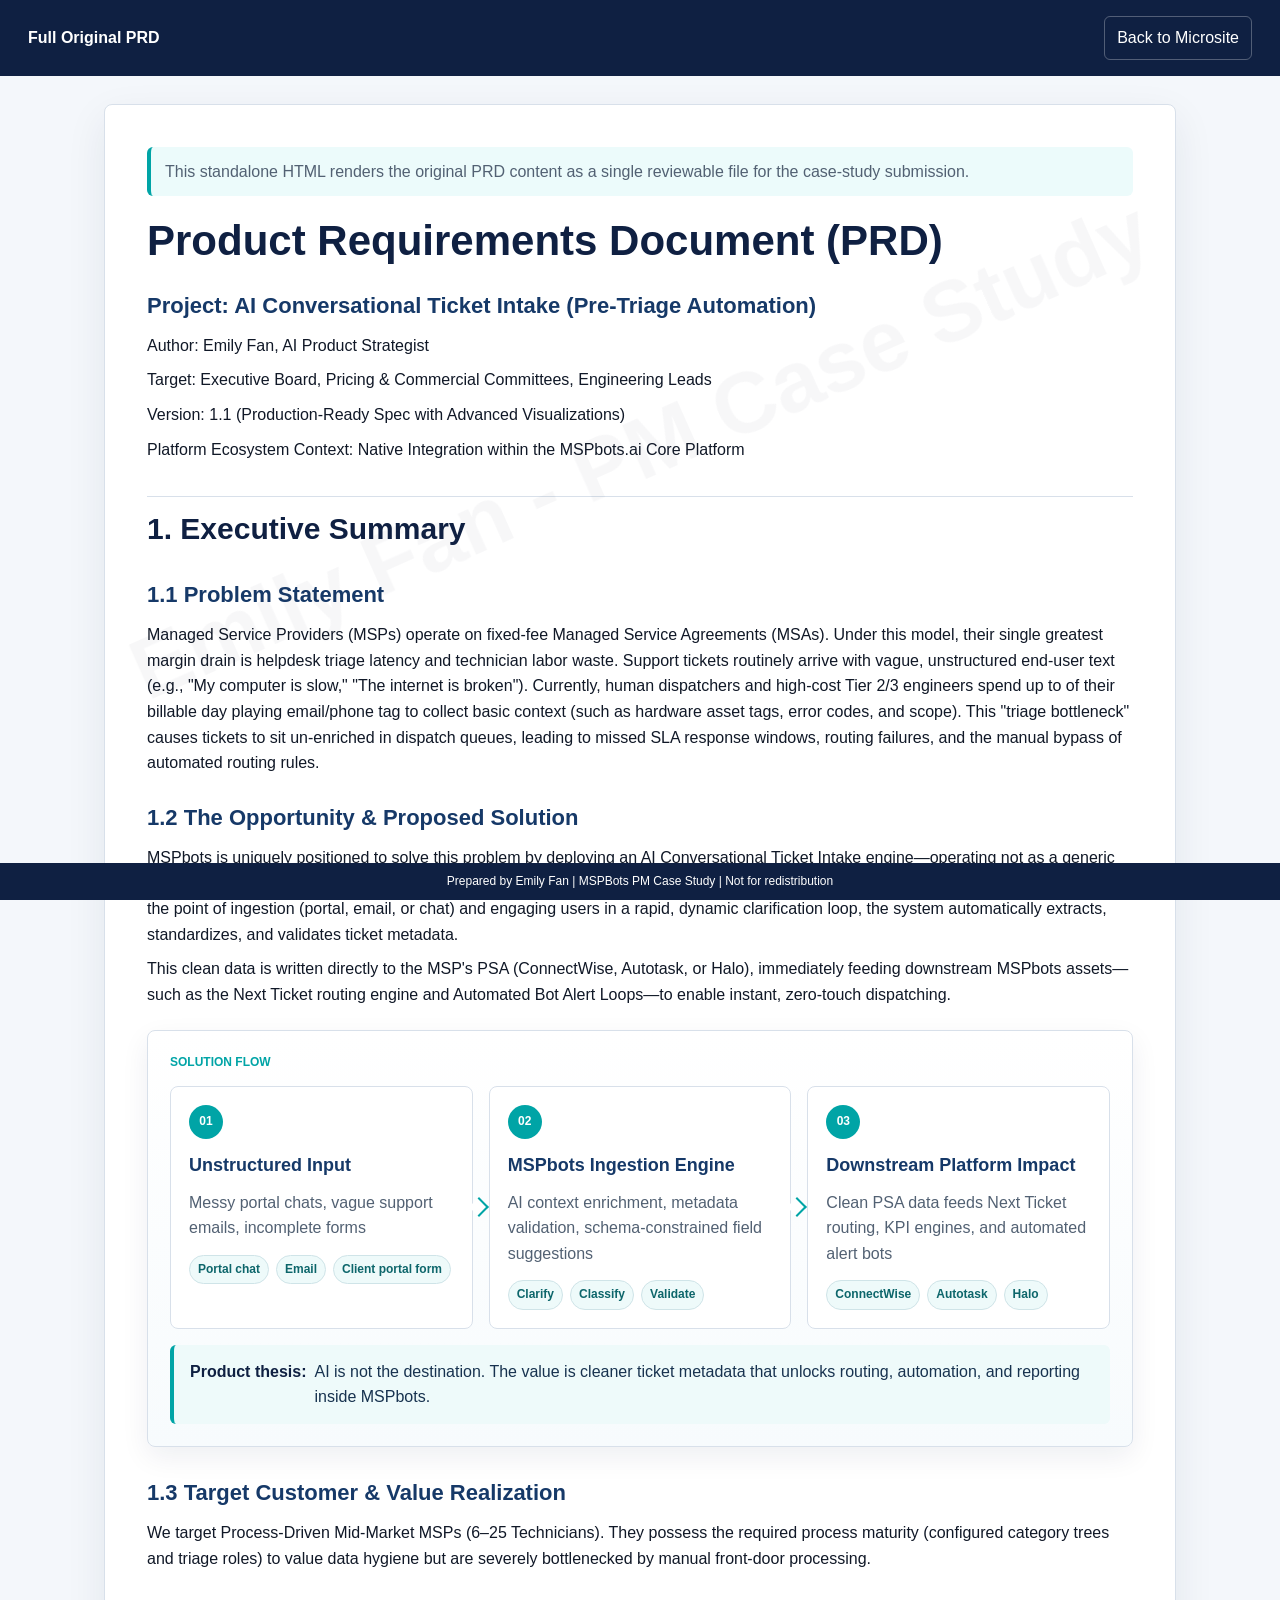
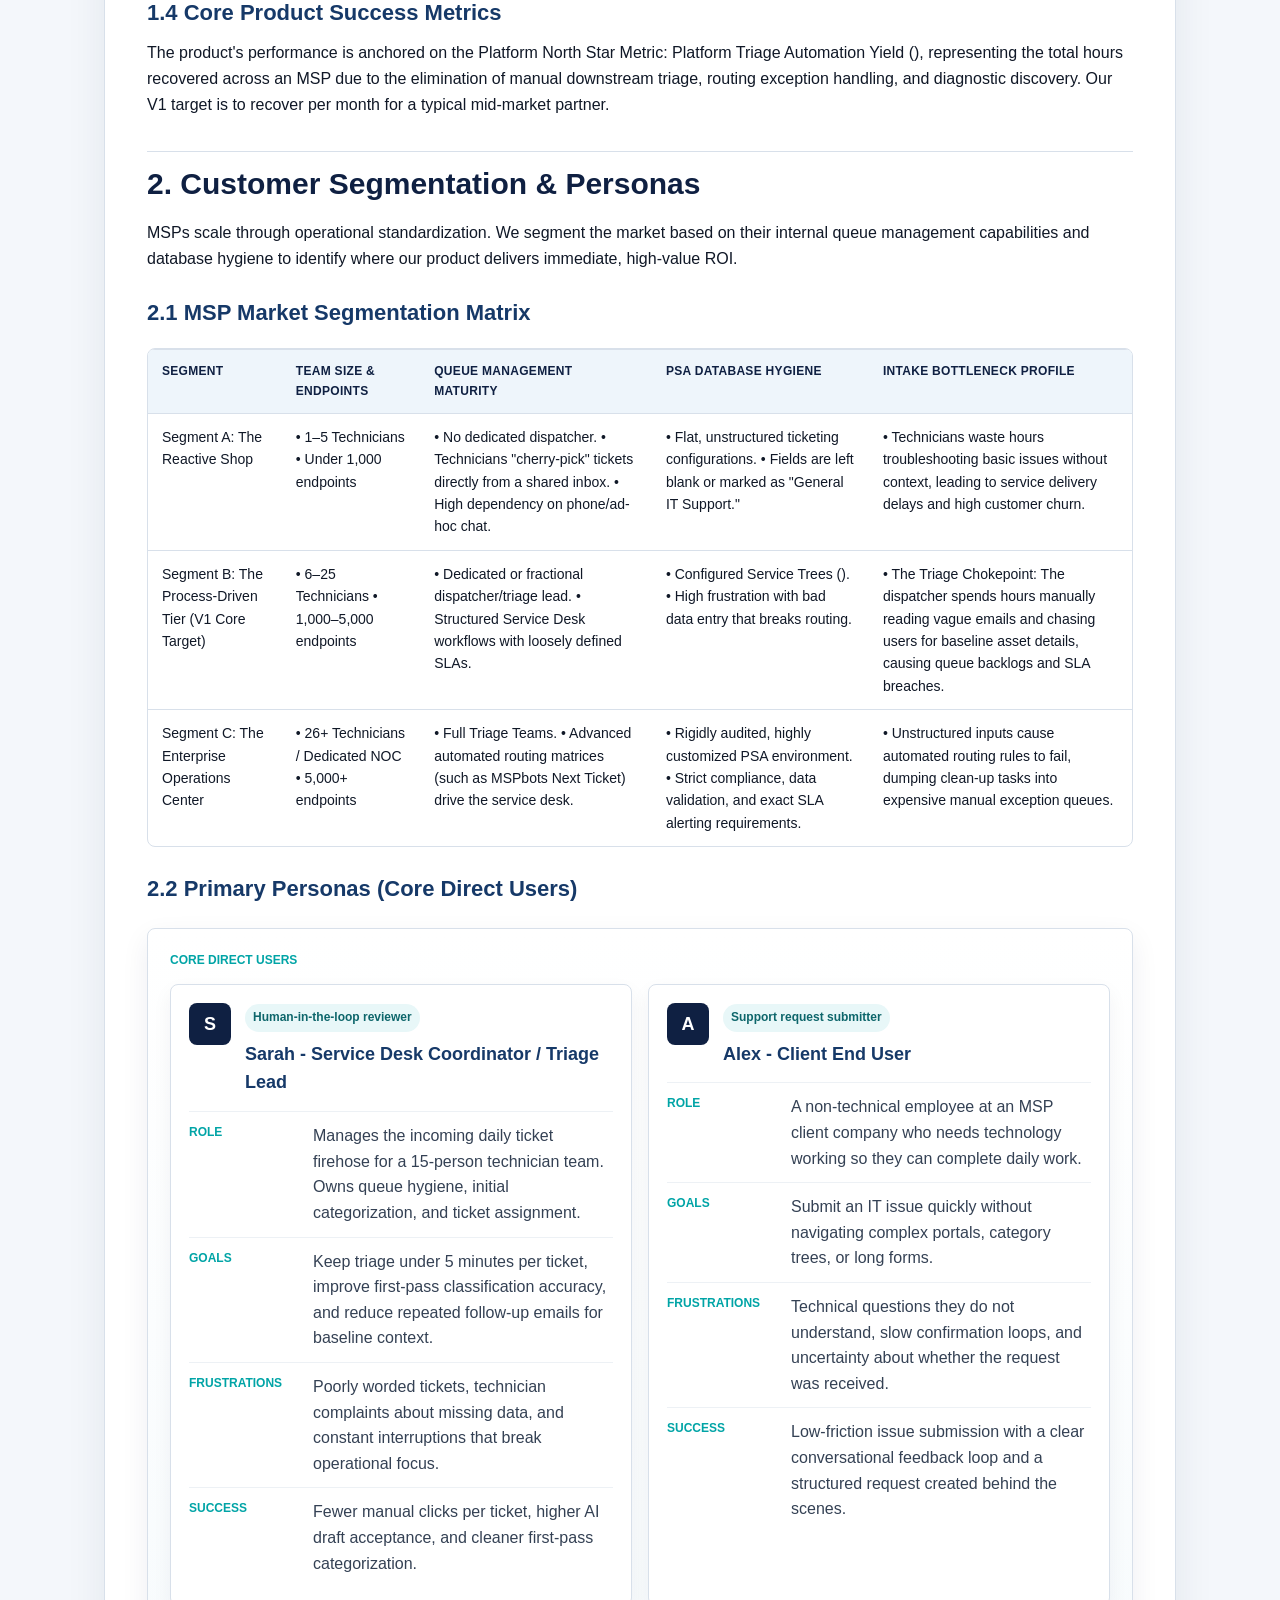
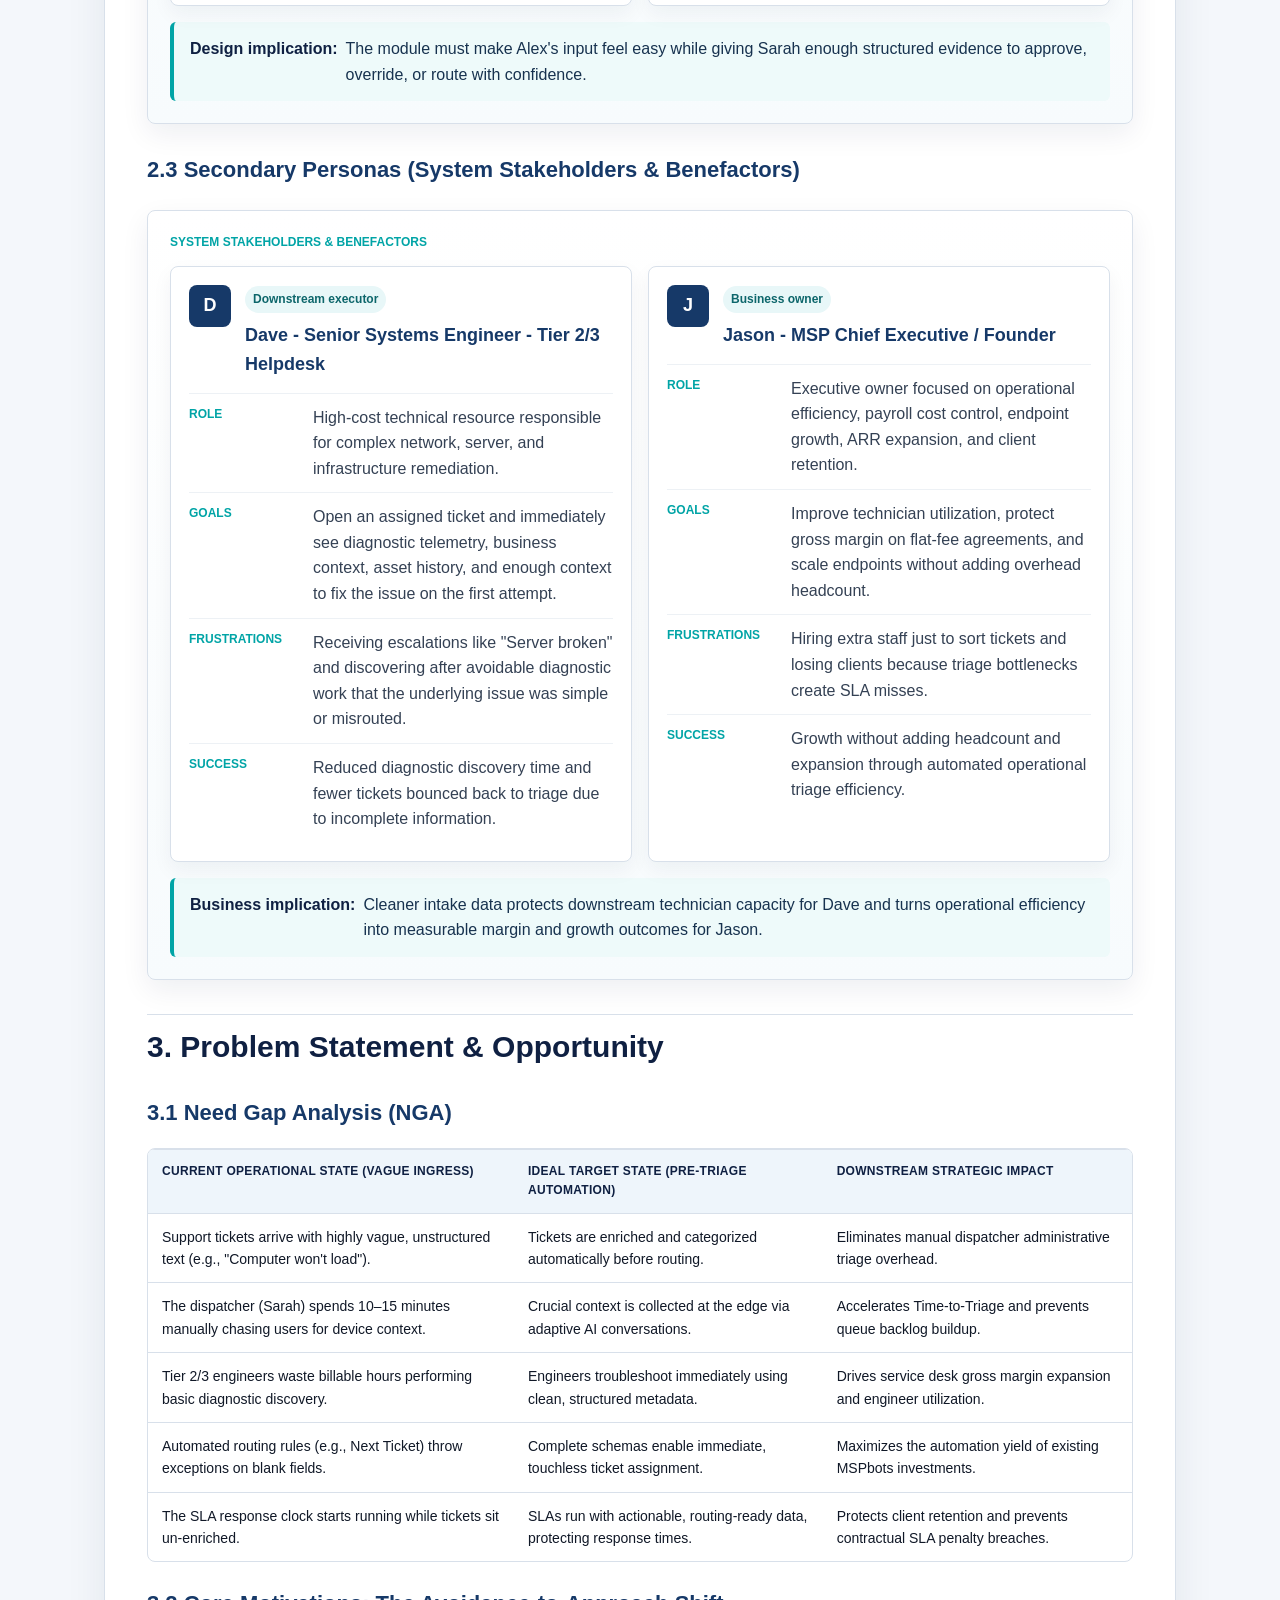
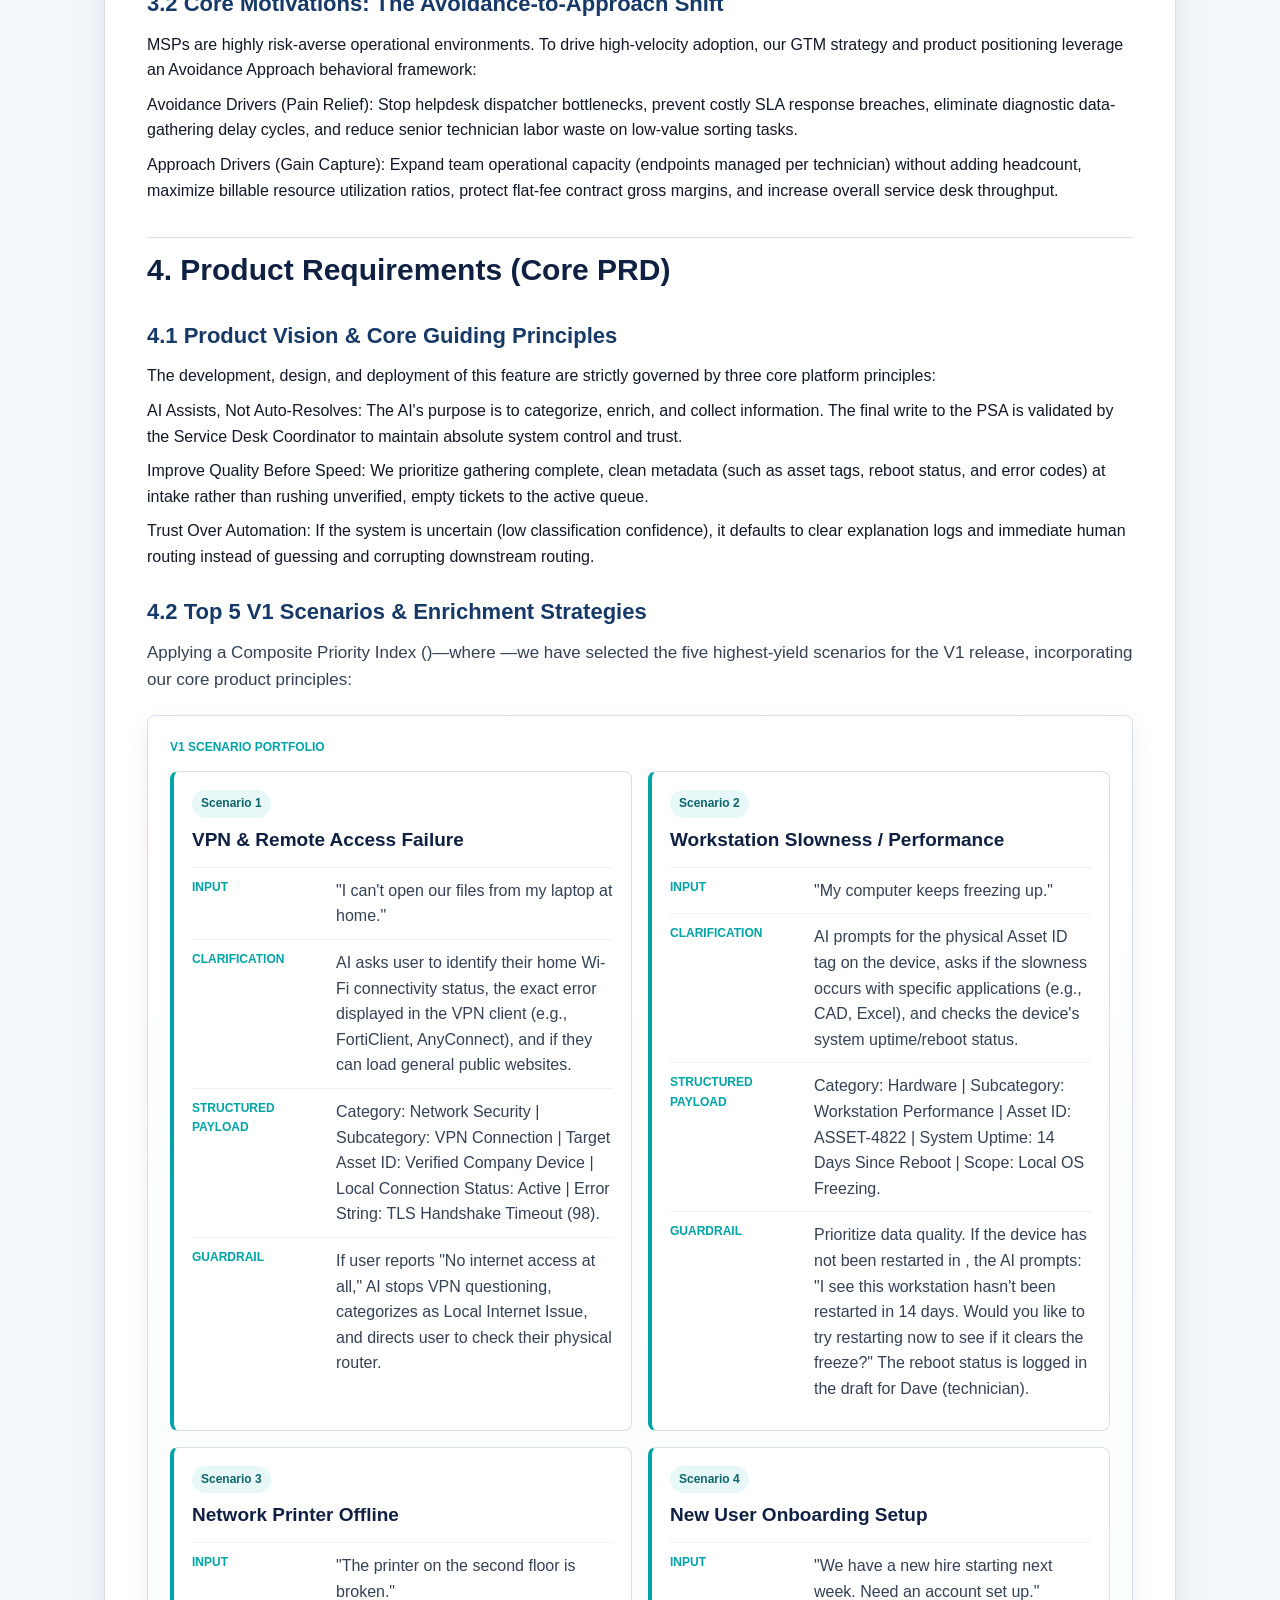
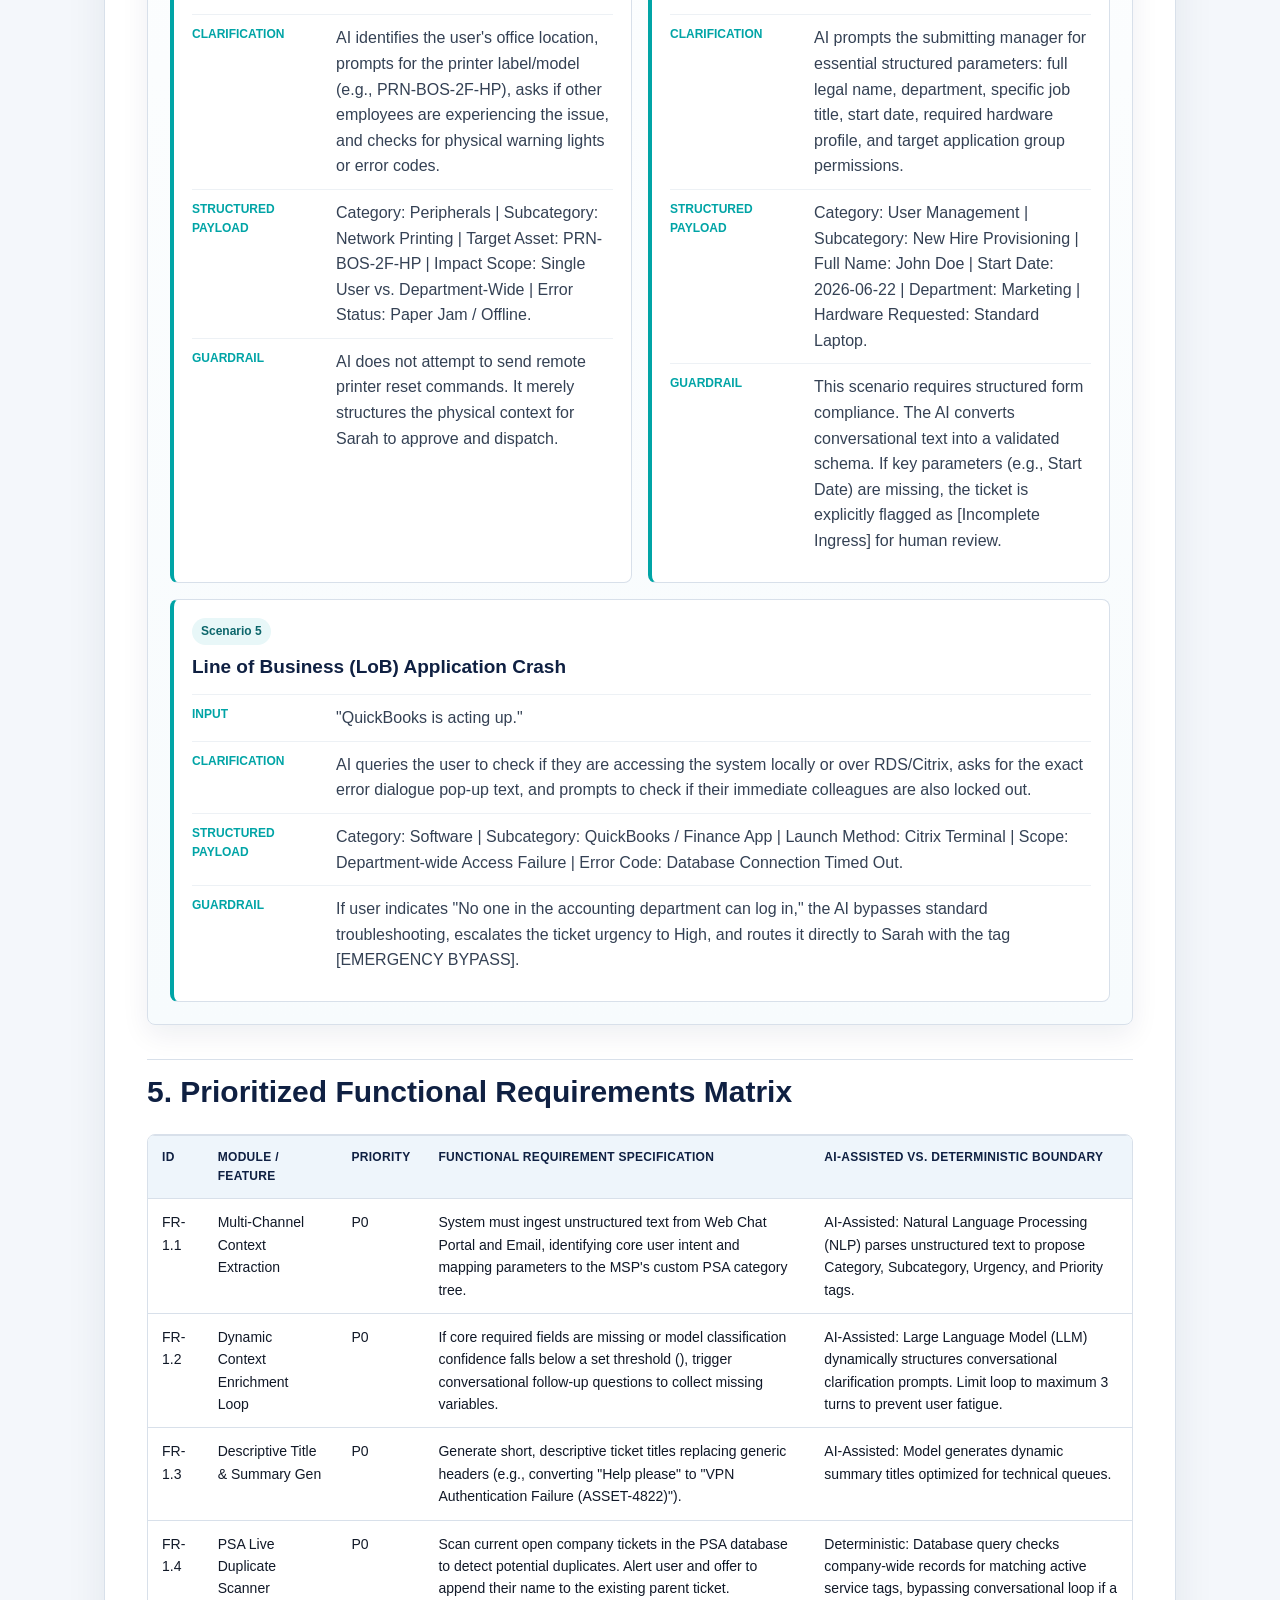
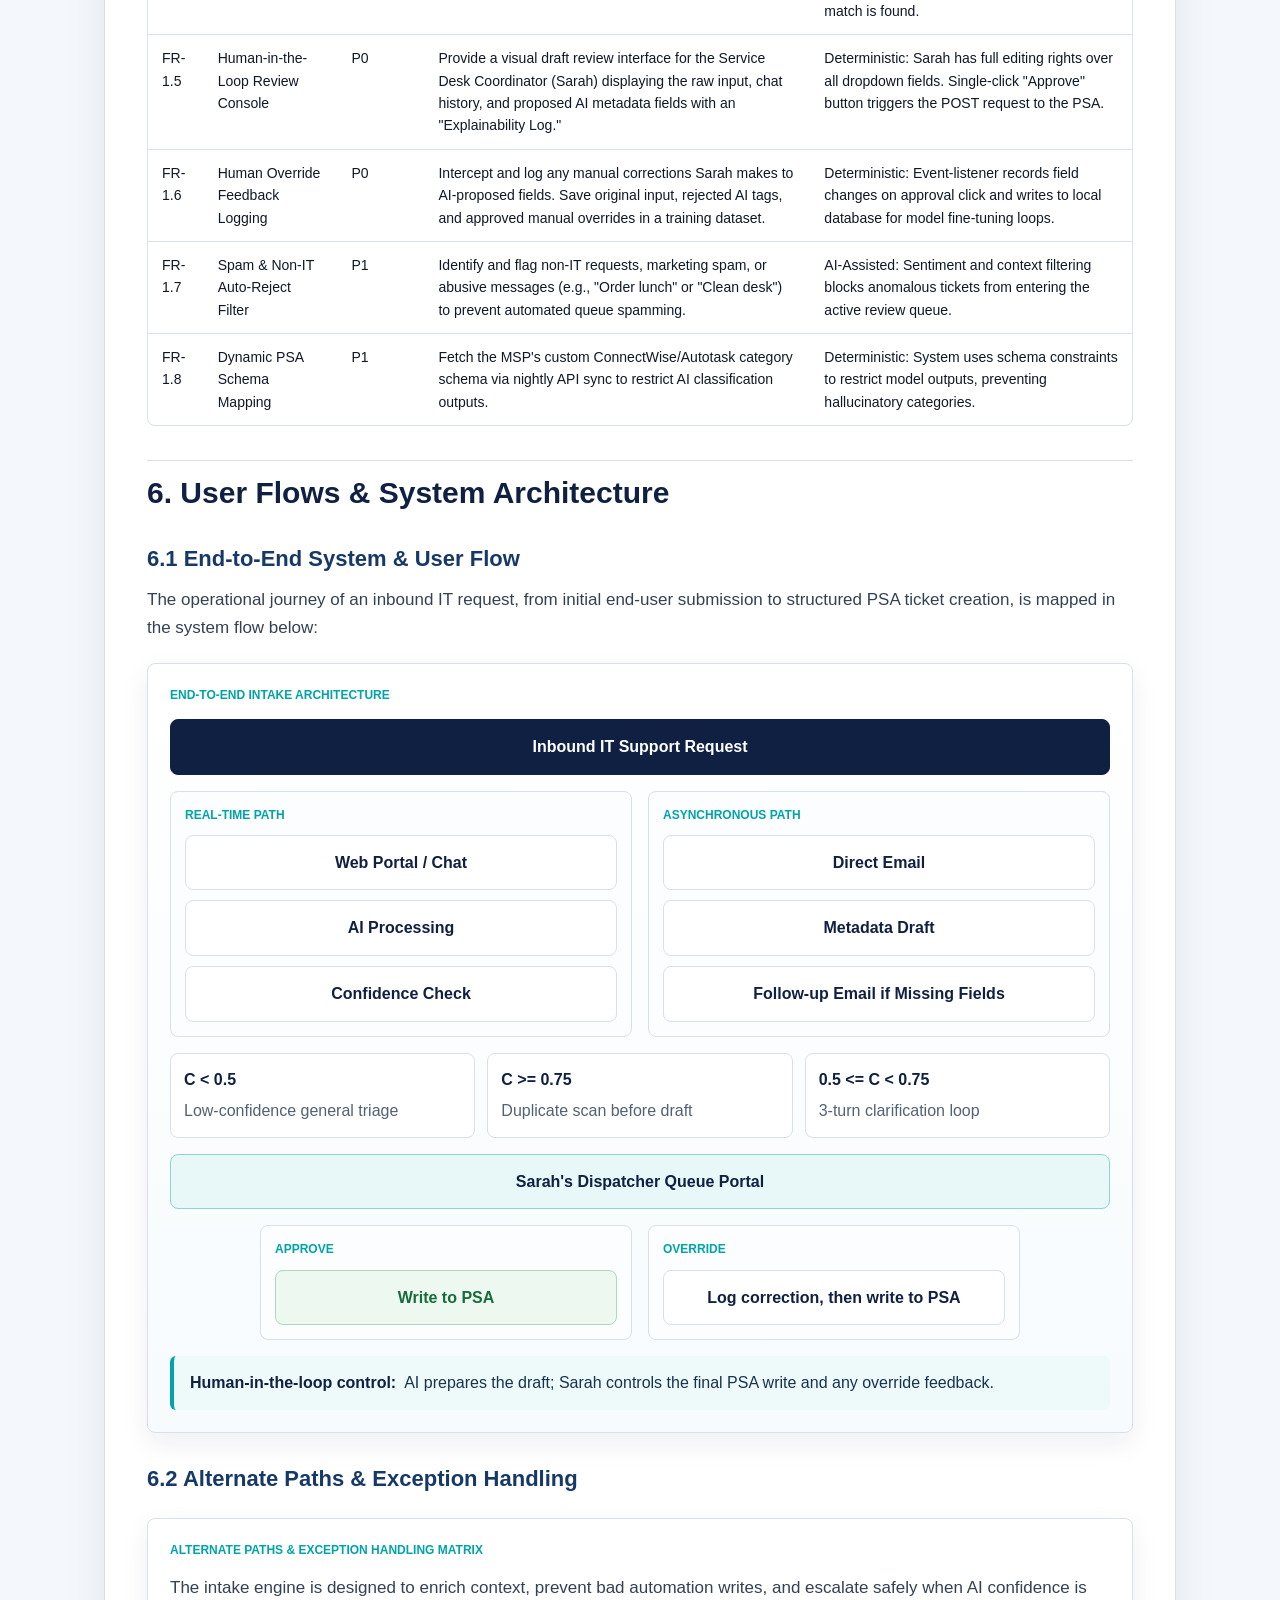
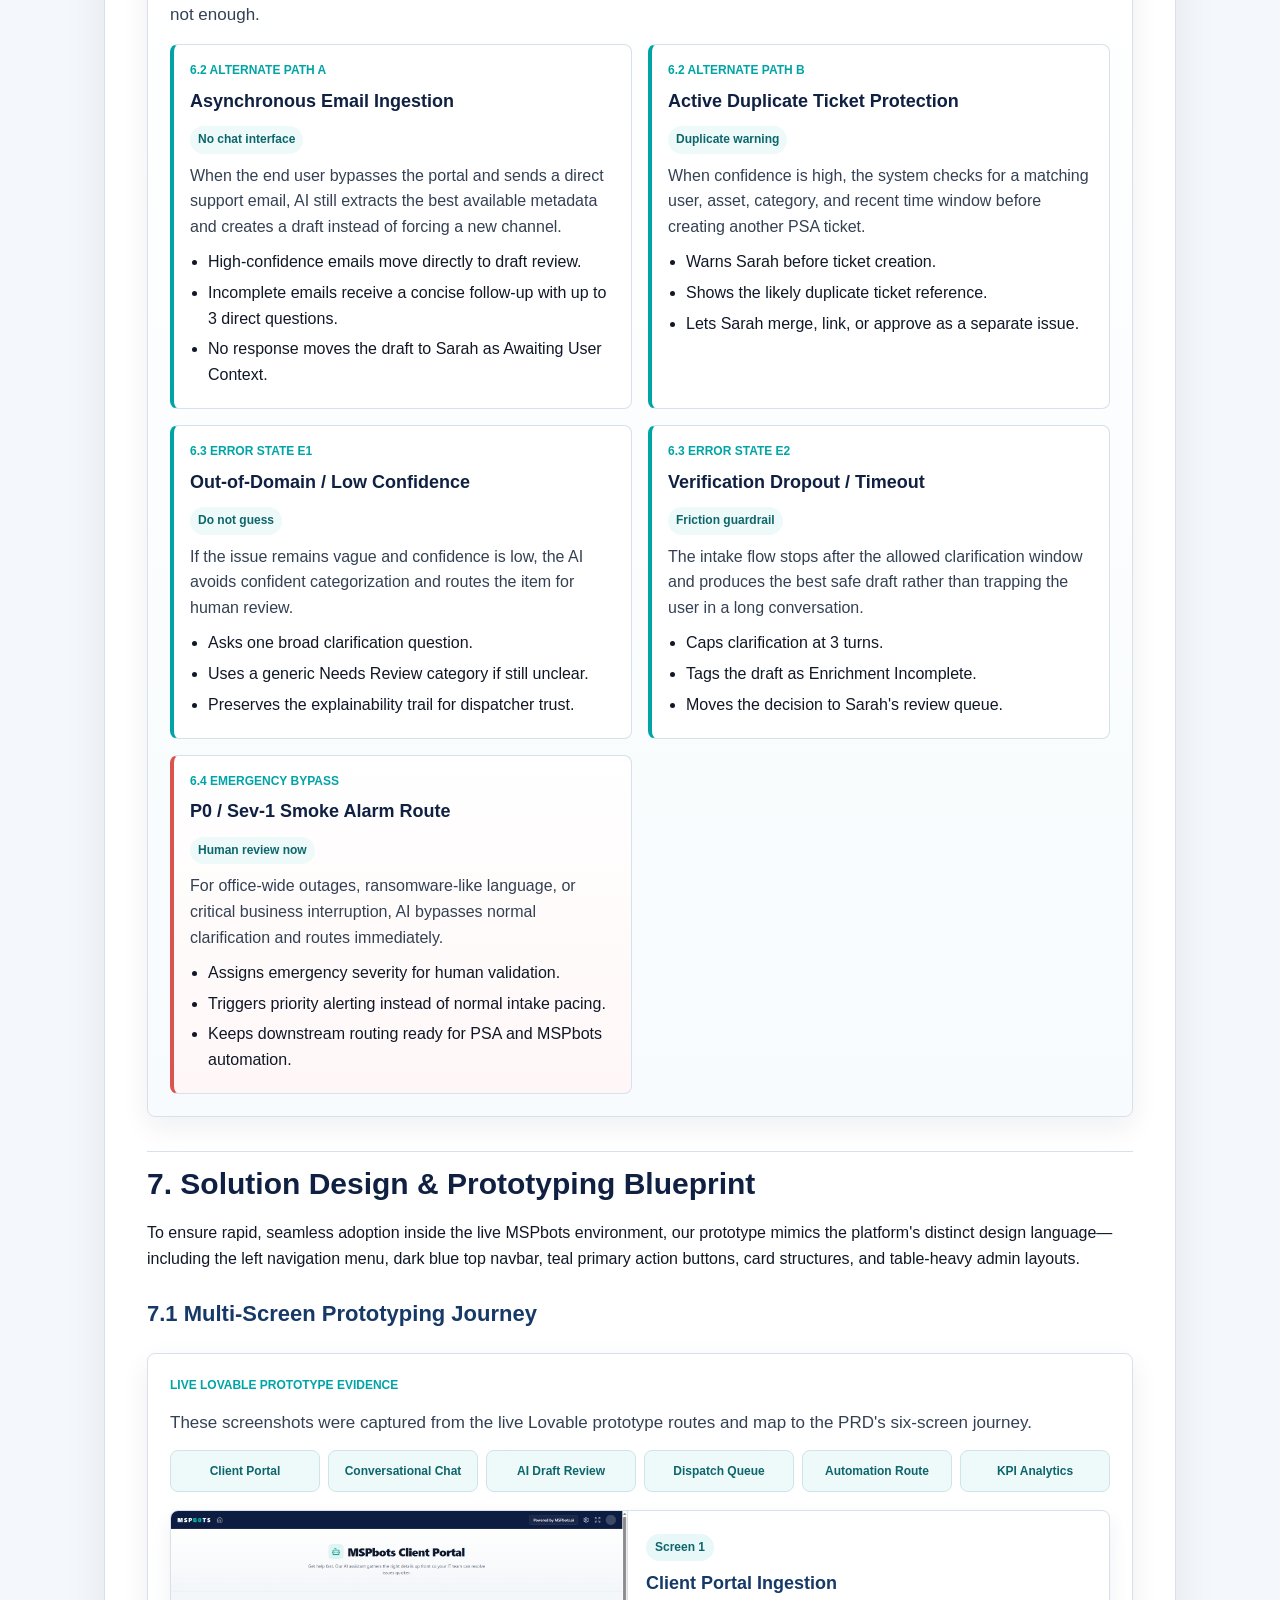
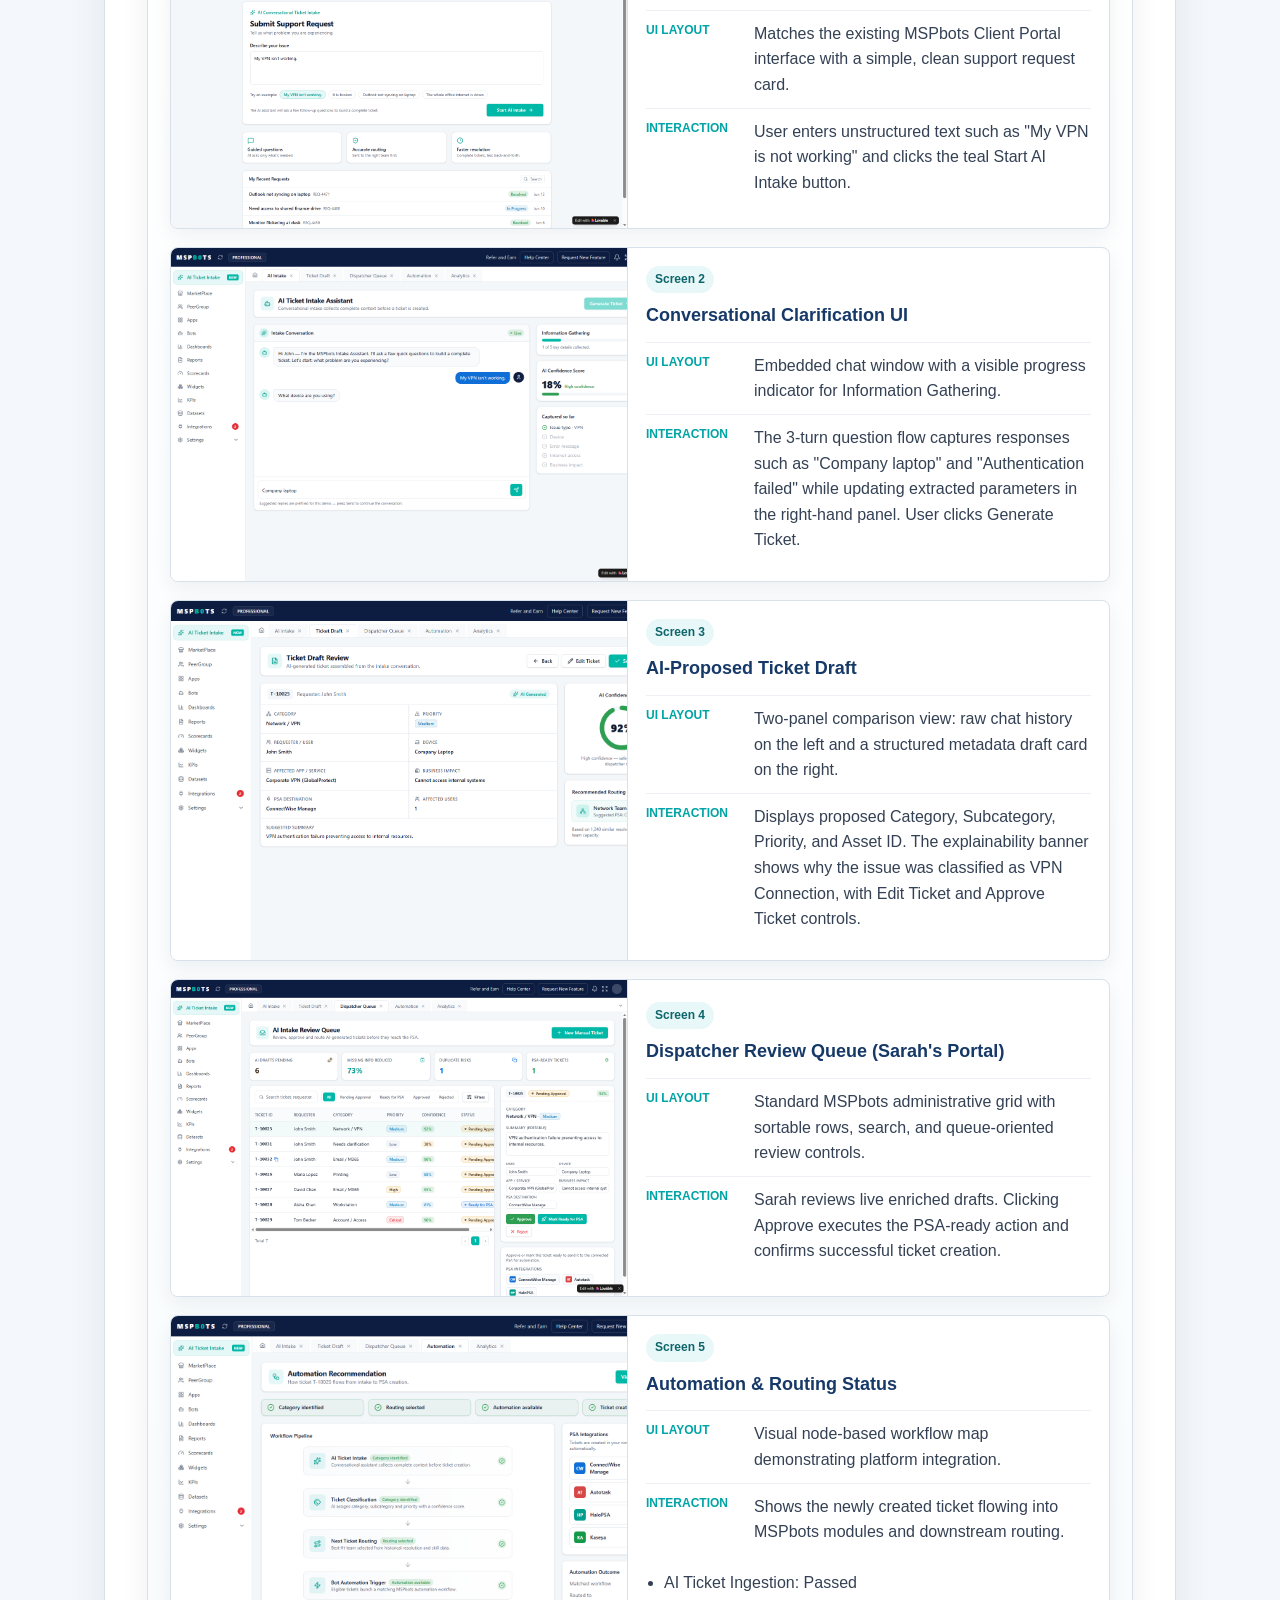
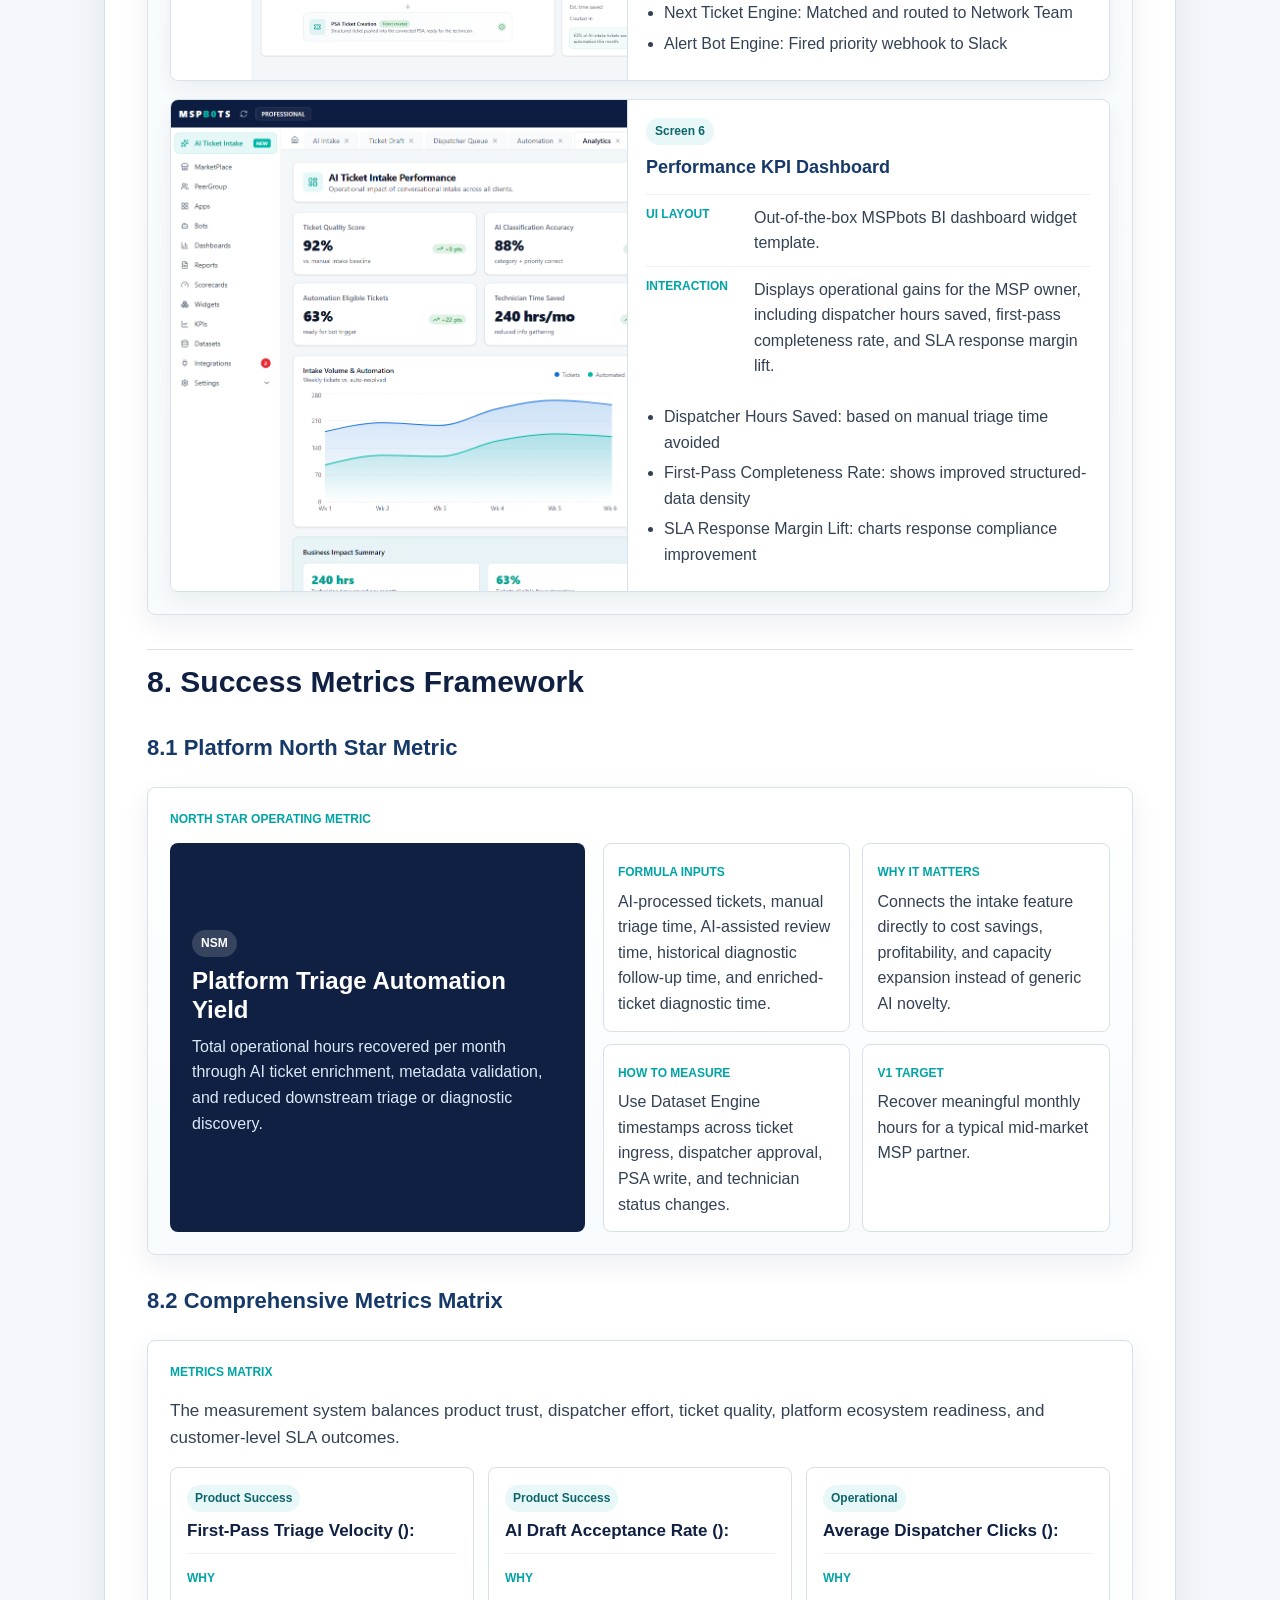
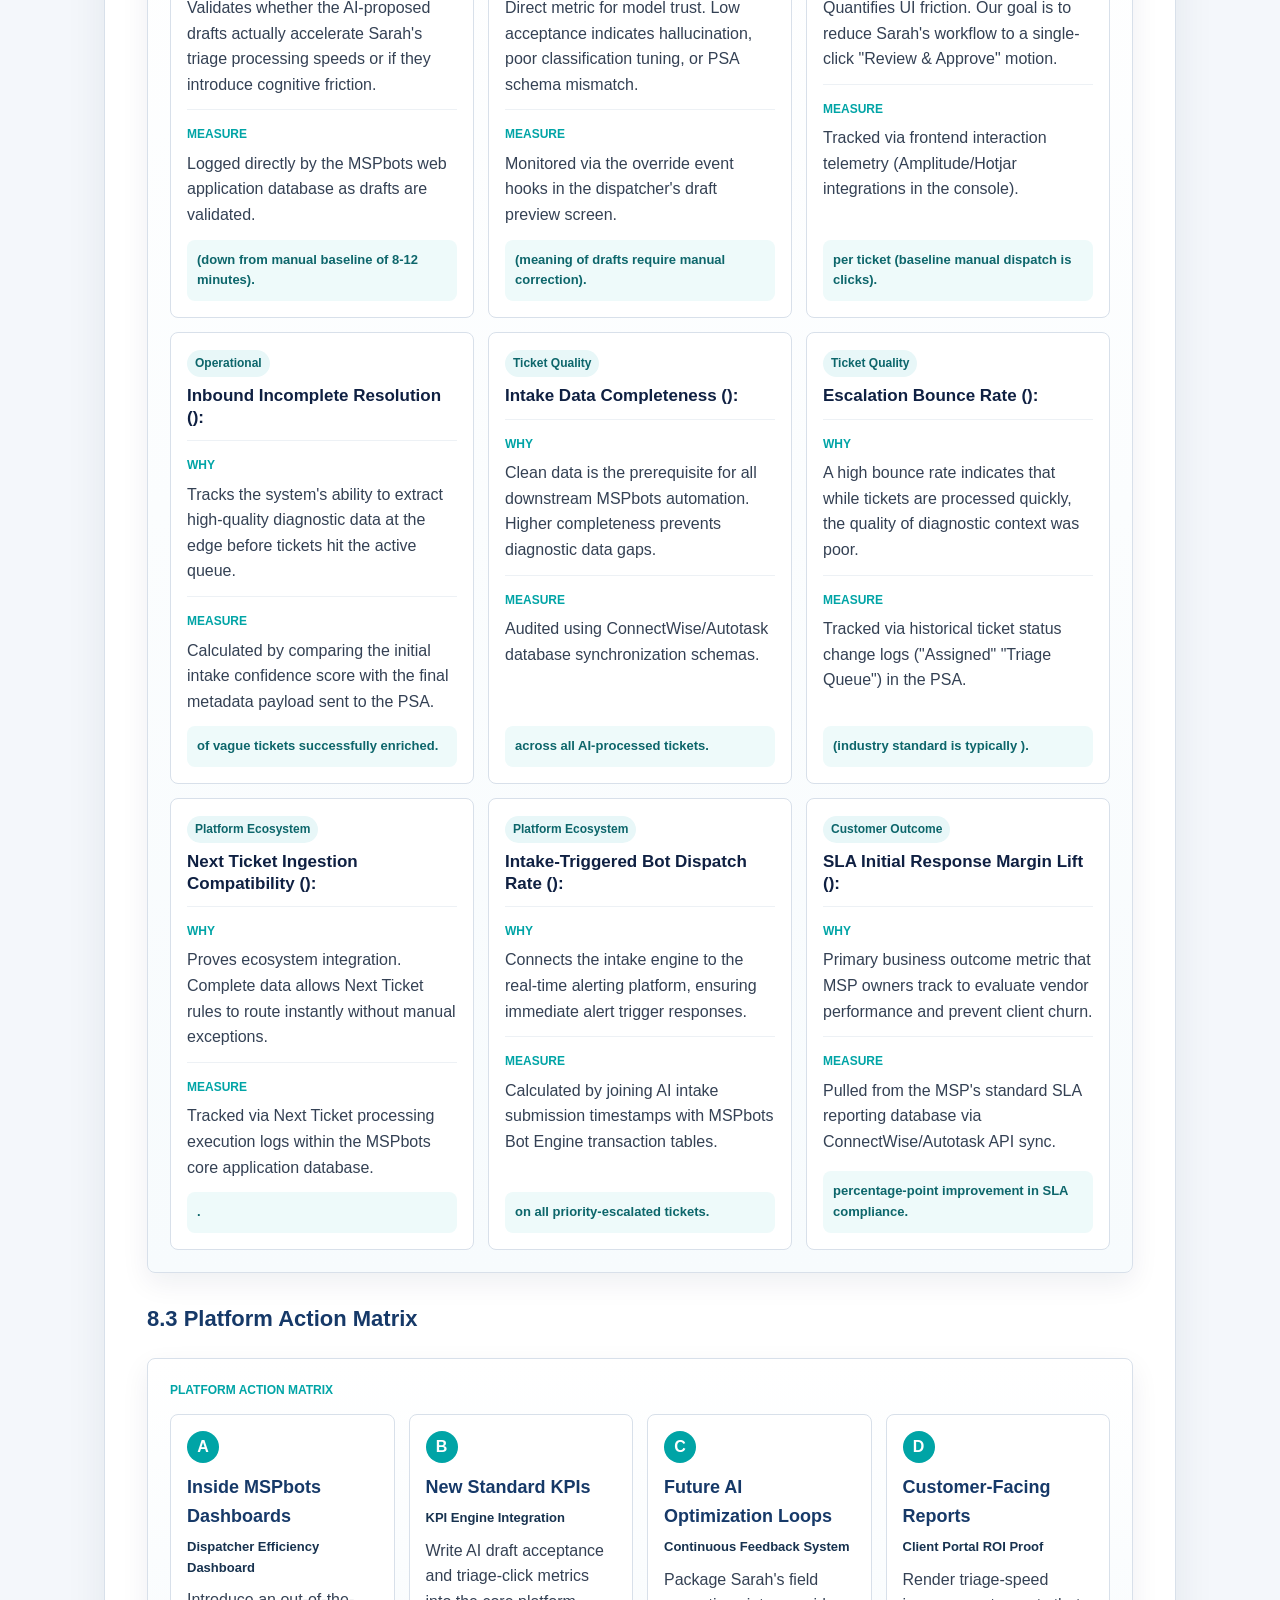
==== commit 23bf7100: "Update full-prd.html" ====
--- a/full-prd.html
+++ b/full-prd.html
@@ -162,6 +162,115 @@
       text-transform:uppercase;
     }
     .persona-field p { margin:0; color:#344154; }
+    .stakeholder-card .persona-avatar { background:#163968; }
+    .north-star-card {
+      display:grid;
+      grid-template-columns:minmax(260px,.9fr) minmax(420px,1.1fr);
+      gap:18px;
+      align-items:stretch;
+    }
+    .north-star-score {
+      border-radius:8px;
+      background:var(--blue);
+      color:white;
+      padding:22px;
+      display:flex;
+      flex-direction:column;
+      justify-content:center;
+    }
+    .north-star-score span {
+      width:max-content;
+      border-radius:999px;
+      background:rgba(255,255,255,.16);
+      padding:4px 9px;
+      font-size:12px;
+      font-weight:800;
+      margin-bottom:10px;
+    }
+    .north-star-score strong { font-size:24px; line-height:1.2; }
+    .north-star-score p { color:#dbe9f7; }
+    .metric-evidence-grid {
+      display:grid;
+      grid-template-columns:repeat(2,minmax(0,1fr));
+      gap:12px;
+    }
+    .metric-evidence-grid div {
+      border:1px solid var(--line);
+      border-radius:8px;
+      background:white;
+      padding:14px;
+    }
+    .metric-evidence-grid span,
+    .metric-card-row span {
+      color:var(--teal);
+      font-size:12px;
+      font-weight:800;
+      text-transform:uppercase;
+    }
+    .metric-evidence-grid p,
+    .metric-card-row p { margin:5px 0 0; color:#344154; }
+    .metric-card-grid {
+      display:grid;
+      grid-template-columns:repeat(3,minmax(0,1fr));
+      gap:14px;
+      margin-top:16px;
+    }
+    .metric-card {
+      border:1px solid var(--line);
+      border-radius:8px;
+      background:white;
+      padding:16px;
+      display:flex;
+      flex-direction:column;
+      gap:12px;
+    }
+    .metric-card-head span {
+      display:inline-flex;
+      border-radius:999px;
+      background:#e8f7f8;
+      color:#0d666b;
+      padding:4px 8px;
+      font-size:12px;
+      font-weight:800;
+      margin-bottom:8px;
+    }
+    .metric-card-head strong { display:block; color:var(--blue); font-size:17px; line-height:1.25; }
+    .metric-card-row { border-top:1px solid #edf1f5; padding-top:10px; }
+    .metric-target {
+      margin-top:auto;
+      border-radius:8px;
+      background:#eefafa;
+      color:#0d666b;
+      padding:10px;
+      font-size:13px;
+      font-weight:800;
+    }
+    .action-grid {
+      display:grid;
+      grid-template-columns:repeat(4,minmax(0,1fr));
+      gap:14px;
+    }
+    .action-card {
+      border:1px solid var(--line);
+      border-radius:8px;
+      background:white;
+      padding:16px;
+    }
+    .action-card > span {
+      display:inline-flex;
+      width:32px;
+      height:32px;
+      align-items:center;
+      justify-content:center;
+      border-radius:50%;
+      background:var(--teal);
+      color:white;
+      font-weight:900;
+      margin-bottom:10px;
+    }
+    .action-card h4 { margin:0 0 6px; }
+    .action-card strong { display:block; color:#17324f; font-size:13px; }
+    .action-card p { color:#344154; margin-bottom:0; }
     .scenario-grid {
       display:grid;
       grid-template-columns:repeat(2,minmax(0,1fr));
@@ -290,6 +399,116 @@
     .exception-card p { color:#344154; }
     .exception-card ul { margin:10px 0 0; padding-left:18px; }
     .exception-card li { margin:5px 0; }
+    .timeline-grid {
+      display:grid;
+      grid-template-columns:repeat(3,minmax(0,1fr));
+      gap:16px;
+      position:relative;
+    }
+    .timeline-card {
+      position:relative;
+      border:1px solid var(--line);
+      border-radius:8px;
+      background:white;
+      padding:18px;
+      box-shadow:0 8px 20px rgba(15,32,66,.05);
+    }
+    .timeline-marker {
+      display:inline-flex;
+      border-radius:999px;
+      background:var(--blue);
+      color:white;
+      padding:5px 10px;
+      font-size:12px;
+      font-weight:800;
+      margin-bottom:10px;
+    }
+    .timeline-card > span {
+      display:block;
+      color:var(--teal);
+      font-size:12px;
+      font-weight:800;
+      text-transform:uppercase;
+    }
+    .timeline-card h4 { margin:6px 0; }
+    .timeline-card strong { display:block; color:#17324f; font-size:13px; }
+    .timeline-card p { color:#344154; margin-bottom:0; }
+    .bet-grid {
+      display:grid;
+      grid-template-columns:repeat(2,minmax(0,1fr));
+      gap:16px;
+    }
+    .bet-card {
+      border:1px solid var(--line);
+      border-left:4px solid var(--teal);
+      border-radius:8px;
+      background:white;
+      padding:18px;
+    }
+    .bet-card span {
+      display:inline-flex;
+      border-radius:999px;
+      background:#e8f7f8;
+      color:#0d666b;
+      padding:4px 9px;
+      font-size:12px;
+      font-weight:800;
+    }
+    .bet-card h4 { margin:10px 0 8px; }
+    .bet-card p { color:#344154; margin-bottom:0; }
+    .decision-card-grid {
+      display:grid;
+      grid-template-columns:repeat(2,minmax(0,1fr));
+      gap:16px;
+      margin-top:16px;
+    }
+    .decision-card {
+      border:1px solid var(--line);
+      border-radius:8px;
+      background:white;
+      overflow:hidden;
+      box-shadow:0 8px 20px rgba(15,32,66,.05);
+    }
+    .decision-card-head {
+      display:flex;
+      gap:12px;
+      align-items:center;
+      background:#f0f6fb;
+      border-bottom:1px solid var(--line);
+      padding:14px 16px;
+    }
+    .decision-card-head span {
+      width:32px;
+      height:32px;
+      display:flex;
+      align-items:center;
+      justify-content:center;
+      flex:0 0 auto;
+      border-radius:50%;
+      background:var(--blue);
+      color:white;
+      font-weight:900;
+    }
+    .decision-card-head h4 { margin:0; }
+    .decision-card-section {
+      padding:13px 16px;
+      border-bottom:1px solid #edf1f5;
+    }
+    .decision-card-section strong,
+    .decision-alignment strong {
+      display:block;
+      color:var(--teal);
+      font-size:12px;
+      font-weight:800;
+      text-transform:uppercase;
+      margin-bottom:5px;
+    }
+    .decision-card-section p,
+    .decision-alignment p { margin:0; color:#344154; }
+    .decision-alignment {
+      padding:13px 16px;
+      background:#eefafa;
+    }
     .journey-strip {
       display:grid;
       grid-template-columns:repeat(6,minmax(0,1fr));
@@ -410,7 +629,7 @@
     .watermark { position:fixed; inset:0; pointer-events:none; display:flex; align-items:center; justify-content:center; transform:rotate(-24deg); font-size:86px; font-weight:900; color:rgba(15,32,66,.035); white-space:nowrap; }
     footer { position:fixed; left:0; right:0; bottom:0; background:var(--blue); color:white; text-align:center; padding:9px 12px; font-size:12px; }
     @media (max-width:900px) {
-      .pipeline-grid, .persona-grid, .scenario-grid, .flow-split, .confidence-grid, .exception-grid, .prototype-shot-grid, .prototype-journey-card { grid-template-columns:1fr; }
+      .pipeline-grid, .persona-grid, .north-star-card, .metric-evidence-grid, .metric-card-grid, .action-grid, .scenario-grid, .flow-split, .confidence-grid, .exception-grid, .timeline-grid, .bet-grid, .decision-card-grid, .prototype-shot-grid, .prototype-journey-card { grid-template-columns:1fr; }
       .journey-strip { grid-template-columns:repeat(2,minmax(0,1fr)); }
       .pipeline-card:after { display:none; }
       .scenario-card:last-child { grid-column:auto; }
@@ -548,7 +767,78 @@
         <span>The module must make Alex's input feel easy while giving Sarah enough structured evidence to approve, override, or route with confidence.</span>
       </div>
     </div>
-    <h3>2.3 Secondary Personas (System Stakeholders &amp; Benefactors)</h3><p>Persona 3: The Downstream Executor (Dave, Senior Systems Engineer - Tier 2/3 Helpdesk)</p><p>Role &amp; Profile: The high-cost, senior technical resource responsible for executing complex network, server, and infrastructure remediations.</p><p>Core Goals: Open an assigned ticket and instantly find all the diagnostic telemetry, business context, and asset histories required to fix the issue on the first attempt.</p><p>Core Frustrations: Receiving a critical escalation ticket that reads &quot;Server broken,&quot; only to find out after 30 minutes of diagnostic discovery that the user just needed a local password reset.</p><p class="label-line">Success Metrics:</p><p>reduction due to elimination of diagnostic data gaps.</p><p>(tickets sent back to triage due to incomplete information).</p><p>Persona 4: The Business Owner (Jason, MSP Chief Executive / Founder)</p><p>Role &amp; Profile: Executive owner focused on maximizing operational efficiency, managing payroll costs, scaling client endpoints without expanding headcount, and increasing Annual Recurring Revenue (ARR).</p><p>Core Goals: Optimize technician utilization rates, safeguard gross margin on flat-fee managed service agreements, and protect client retention.</p><p>Core Frustrations: Having to hire additional overhead staff just to read emails and organize queues; losing client contracts due to breached SLA agreements caused by triage chokepoints.</p><p class="label-line">Success Metrics:</p><p>growth capability without adding headcount.</p><p>expansion through automated operational triage efficiency.</p><h2>3. Problem Statement &amp; Opportunity</h2><h3>3.1 Need Gap Analysis (NGA)</h3><div class="table-wrap"><table><tr><th>Current Operational State (Vague Ingress)</th><th>Ideal Target State (Pre-Triage Automation)</th><th>Downstream Strategic Impact</th></tr><tr><td>Support tickets arrive with highly vague, unstructured text (e.g., &quot;Computer won&#x27;t load&quot;).</td><td>Tickets are enriched and categorized automatically before routing.</td><td>Eliminates manual dispatcher administrative triage overhead.</td></tr><tr><td>The dispatcher (Sarah) spends 10–15 minutes manually chasing users for device context.</td><td>Crucial context is collected at the edge via adaptive AI conversations.</td><td>Accelerates Time-to-Triage and prevents queue backlog buildup.</td></tr><tr><td>Tier 2/3 engineers waste billable hours performing basic diagnostic discovery.</td><td>Engineers troubleshoot immediately using clean, structured metadata.</td><td>Drives service desk gross margin expansion and engineer utilization.</td></tr><tr><td>Automated routing rules (e.g., Next Ticket) throw exceptions on blank fields.</td><td>Complete schemas enable immediate, touchless ticket assignment.</td><td>Maximizes the automation yield of existing MSPbots investments.</td></tr><tr><td>The SLA response clock starts running while tickets sit un-enriched.</td><td>SLAs run with actionable, routing-ready data, protecting response times.</td><td>Protects client retention and prevents contractual SLA penalty breaches.</td></tr></table></div><h3>3.2 Core Motivations: The Avoidance-to-Approach Shift</h3><p>MSPs are highly risk-averse operational environments. To drive high-velocity adoption, our GTM strategy and product positioning leverage an Avoidance  Approach behavioral framework:</p><p>Avoidance Drivers (Pain Relief): Stop helpdesk dispatcher bottlenecks, prevent costly SLA response breaches, eliminate diagnostic data-gathering delay cycles, and reduce senior technician labor waste on low-value sorting tasks.</p><p>Approach Drivers (Gain Capture): Expand team operational capacity (endpoints managed per technician) without adding headcount, maximize billable resource utilization ratios, protect flat-fee contract gross margins, and increase overall service desk throughput.</p><h2>4. Product Requirements (Core PRD)</h2><h3>4.1 Product Vision &amp; Core Guiding Principles</h3><p>The development, design, and deployment of this feature are strictly governed by three core platform principles:</p><p>AI Assists, Not Auto-Resolves: The AI&#x27;s purpose is to categorize, enrich, and collect information. The final write to the PSA is validated by the Service Desk Coordinator to maintain absolute system control and trust.</p><p>Improve Quality Before Speed: We prioritize gathering complete, clean metadata (such as asset tags, reboot status, and error codes) at intake rather than rushing unverified, empty tickets to the active queue.</p><p>Trust Over Automation: If the system is uncertain (low classification confidence), it defaults to clear explanation logs and immediate human routing instead of guessing and corrupting downstream routing.</p><h3>4.2 Top 5 V1 Scenarios &amp; Enrichment Strategies</h3><p class="lead-copy">Applying a Composite Priority Index ()—where —we have selected the five highest-yield scenarios for the V1 release, incorporating our core product principles:</p>
+    <h3>2.3 Secondary Personas (System Stakeholders &amp; Benefactors)</h3>
+    <div class="visual-panel persona-panel">
+      <div class="panel-label">System Stakeholders & Benefactors</div>
+      <div class="persona-grid">
+            <article class="persona-card stakeholder-card">
+              <div class="persona-head">
+                <div class="persona-avatar">D</div>
+                <div>
+                  <span class="persona-tag">Downstream executor</span>
+                  <h4>Dave - Senior Systems Engineer - Tier 2/3 Helpdesk</h4>
+                </div>
+              </div>
+              
+                <div class="persona-field">
+                  <span>Role</span>
+                  <p>High-cost technical resource responsible for complex network, server, and infrastructure remediation.</p>
+                </div>
+                
+                <div class="persona-field">
+                  <span>Goals</span>
+                  <p>Open an assigned ticket and immediately see diagnostic telemetry, business context, asset history, and enough context to fix the issue on the first attempt.</p>
+                </div>
+                
+                <div class="persona-field">
+                  <span>Frustrations</span>
+                  <p>Receiving escalations like &quot;Server broken&quot; and discovering after avoidable diagnostic work that the underlying issue was simple or misrouted.</p>
+                </div>
+                
+                <div class="persona-field">
+                  <span>Success</span>
+                  <p>Reduced diagnostic discovery time and fewer tickets bounced back to triage due to incomplete information.</p>
+                </div>
+                
+            </article>
+            
+            <article class="persona-card stakeholder-card">
+              <div class="persona-head">
+                <div class="persona-avatar">J</div>
+                <div>
+                  <span class="persona-tag">Business owner</span>
+                  <h4>Jason - MSP Chief Executive / Founder</h4>
+                </div>
+              </div>
+              
+                <div class="persona-field">
+                  <span>Role</span>
+                  <p>Executive owner focused on operational efficiency, payroll cost control, endpoint growth, ARR expansion, and client retention.</p>
+                </div>
+                
+                <div class="persona-field">
+                  <span>Goals</span>
+                  <p>Improve technician utilization, protect gross margin on flat-fee agreements, and scale endpoints without adding overhead headcount.</p>
+                </div>
+                
+                <div class="persona-field">
+                  <span>Frustrations</span>
+                  <p>Hiring extra staff just to sort tickets and losing clients because triage bottlenecks create SLA misses.</p>
+                </div>
+                
+                <div class="persona-field">
+                  <span>Success</span>
+                  <p>Growth without adding headcount and expansion through automated operational triage efficiency.</p>
+                </div>
+                
+            </article>
+            </div>
+      <div class="platform-proof">
+        <strong>Business implication:</strong>
+        <span>Cleaner intake data protects downstream technician capacity for Dave and turns operational efficiency into measurable margin and growth outcomes for Jason.</span>
+      </div>
+    </div>
+    <h2>3. Problem Statement &amp; Opportunity</h2><h3>3.1 Need Gap Analysis (NGA)</h3><div class="table-wrap"><table><tr><th>Current Operational State (Vague Ingress)</th><th>Ideal Target State (Pre-Triage Automation)</th><th>Downstream Strategic Impact</th></tr><tr><td>Support tickets arrive with highly vague, unstructured text (e.g., &quot;Computer won&#x27;t load&quot;).</td><td>Tickets are enriched and categorized automatically before routing.</td><td>Eliminates manual dispatcher administrative triage overhead.</td></tr><tr><td>The dispatcher (Sarah) spends 10–15 minutes manually chasing users for device context.</td><td>Crucial context is collected at the edge via adaptive AI conversations.</td><td>Accelerates Time-to-Triage and prevents queue backlog buildup.</td></tr><tr><td>Tier 2/3 engineers waste billable hours performing basic diagnostic discovery.</td><td>Engineers troubleshoot immediately using clean, structured metadata.</td><td>Drives service desk gross margin expansion and engineer utilization.</td></tr><tr><td>Automated routing rules (e.g., Next Ticket) throw exceptions on blank fields.</td><td>Complete schemas enable immediate, touchless ticket assignment.</td><td>Maximizes the automation yield of existing MSPbots investments.</td></tr><tr><td>The SLA response clock starts running while tickets sit un-enriched.</td><td>SLAs run with actionable, routing-ready data, protecting response times.</td><td>Protects client retention and prevents contractual SLA penalty breaches.</td></tr></table></div><h3>3.2 Core Motivations: The Avoidance-to-Approach Shift</h3><p>MSPs are highly risk-averse operational environments. To drive high-velocity adoption, our GTM strategy and product positioning leverage an Avoidance  Approach behavioral framework:</p><p>Avoidance Drivers (Pain Relief): Stop helpdesk dispatcher bottlenecks, prevent costly SLA response breaches, eliminate diagnostic data-gathering delay cycles, and reduce senior technician labor waste on low-value sorting tasks.</p><p>Approach Drivers (Gain Capture): Expand team operational capacity (endpoints managed per technician) without adding headcount, maximize billable resource utilization ratios, protect flat-fee contract gross margins, and increase overall service desk throughput.</p><h2>4. Product Requirements (Core PRD)</h2><h3>4.1 Product Vision &amp; Core Guiding Principles</h3><p>The development, design, and deployment of this feature are strictly governed by three core platform principles:</p><p>AI Assists, Not Auto-Resolves: The AI&#x27;s purpose is to categorize, enrich, and collect information. The final write to the PSA is validated by the Service Desk Coordinator to maintain absolute system control and trust.</p><p>Improve Quality Before Speed: We prioritize gathering complete, clean metadata (such as asset tags, reboot status, and error codes) at intake rather than rushing unverified, empty tickets to the active queue.</p><p>Trust Over Automation: If the system is uncertain (low classification confidence), it defaults to clear explanation logs and immediate human routing instead of guessing and corrupting downstream routing.</p><h3>4.2 Top 5 V1 Scenarios &amp; Enrichment Strategies</h3><p class="lead-copy">Applying a Composite Priority Index ()—where —we have selected the five highest-yield scenarios for the V1 release, incorporating our core product principles:</p>
     <div class="visual-panel">
       <div class="panel-label">V1 Scenario Portfolio</div>
       <div class="scenario-grid">
@@ -918,33 +1208,501 @@
             </article>
             </div>
     </div>
-    <h2>8. Success Metrics Framework</h2><h3>8.1 Platform North Star Metric</h3><p>Platform Triage Automation Yield ()</p><p>Definition: The total estimated operational hours saved across an MSP organization per month due to AI ticket context enrichment, metadata validation, and the elimination of manual downstream triage, routing, and diagnostic discovery.</p><p>Formula: Let  be the total number of incoming tickets processed by the AI Ingestion Engine. Let  be the historical average time (in hours) a Service Desk Coordinator spends manually triaging and assigning a raw ticket. Let  be the average time spent when utilizing the AI-Enriched draft review interface. Let  be the historical average time a technician spends on post-dispatch diagnostic follow-ups due to incomplete data, and  be the average technician diagnostic discovery time when a ticket is dispatched with complete AI-enriched metadata.</p><p>Why It Matters: This metric ties the AI intake feature directly to operational cost-savings and business profitability. It proves that the tool is not just an interface convenience but a core operational efficiency multiplier.</p><p>How to Measure: Tracked via our existing Dataset Engine, capturing time delta timestamps between ticket ingress, draft review approval click, and PSA technician status changes.</p><p>Suggested V1 Target:  saved per month for a typical mid-market partner.</p><h3>8.2 Comprehensive Metrics Matrix</h3><div class="table-wrap"><table><tr><th>Metric Category</th><th>Metric Name &amp; Formula</th><th>Why It Matters</th><th>How We Measure It</th><th>V1 Target</th></tr><tr><td>Product Success</td><td>First-Pass Triage Velocity ():</td><td>Validates whether the AI-proposed drafts actually accelerate Sarah&#x27;s triage processing speeds or if they introduce cognitive friction.</td><td>Logged directly by the MSPbots web application database as drafts are validated.</td><td>(down from manual baseline of 8-12 minutes).</td></tr><tr><td>Product Success</td><td>AI Draft Acceptance Rate ():</td><td>Direct metric for model trust. Low acceptance indicates hallucination, poor classification tuning, or PSA schema mismatch.</td><td>Monitored via the override event hooks in the dispatcher&#x27;s draft preview screen.</td><td>(meaning  of drafts require manual correction).</td></tr><tr><td>Operational</td><td>Average Dispatcher Clicks ():</td><td>Quantifies UI friction. Our goal is to reduce Sarah&#x27;s workflow to a single-click &quot;Review &amp; Approve&quot; motion.</td><td>Tracked via frontend interaction telemetry (Amplitude/Hotjar integrations in the console).</td><td>per ticket (baseline manual dispatch is  clicks).</td></tr><tr><td>Operational</td><td>Inbound Incomplete Resolution ():</td><td>Tracks the system&#x27;s ability to extract high-quality diagnostic data at the edge before tickets hit the active queue.</td><td>Calculated by comparing the initial intake confidence score with the final metadata payload sent to the PSA.</td><td>of vague tickets successfully enriched.</td></tr><tr><td>Ticket Quality</td><td>Intake Data Completeness ():</td><td>Clean data is the prerequisite for all downstream MSPbots automation. Higher completeness prevents diagnostic data gaps.</td><td>Audited using ConnectWise/Autotask database synchronization schemas.</td><td>across all AI-processed tickets.</td></tr><tr><td>Ticket Quality</td><td>Escalation Bounce Rate ():</td><td>A high bounce rate indicates that while tickets are processed quickly, the quality of diagnostic context was poor.</td><td>Tracked via historical ticket status change logs (&quot;Assigned&quot;  &quot;Triage Queue&quot;) in the PSA.</td><td>(industry standard is typically ).</td></tr><tr><td>Platform Ecosystem</td><td>Next Ticket Ingestion Compatibility ():</td><td>Proves ecosystem integration. Complete data allows Next Ticket rules to route instantly without manual exceptions.</td><td>Tracked via Next Ticket processing execution logs within the MSPbots core application database.</td><td>.</td></tr><tr><td>Platform Ecosystem</td><td>Intake-Triggered Bot Dispatch Rate ():</td><td>Connects the intake engine to the real-time alerting platform, ensuring immediate alert trigger responses.</td><td>Calculated by joining AI intake submission timestamps with MSPbots Bot Engine transaction tables.</td><td>on all priority-escalated tickets.</td></tr><tr><td>Customer Outcome</td><td>SLA Initial Response Margin Lift ():</td><td>Primary business outcome metric that MSP owners track to evaluate vendor performance and prevent client churn.</td><td>Pulled from the MSP&#x27;s standard SLA reporting database via ConnectWise/Autotask API sync.</td><td>percentage-point improvement in SLA compliance.</td></tr></table></div><h3>8.3 Platform Action Matrix</h3><p>A. Inside MSPbots Dashboards (Dispatcher Efficiency Dashboard)</p><p>We will introduce a new out-of-the-box &quot;AI Intake Analytics&quot; template into our dashboard catalog. It will display the Triage Velocity Tracker comparing Sarah&#x27;s manual triage duration () with her AI-assisted triage duration (), alongside the Data Completeness Index () gauge.</p><p>B. New Standard KPIs (KPI Engine Integration)</p><p>The platform will write kpi_ai_draft_acceptance_rate and kpi_triage_processing_clicks directly into the core platform schema. This allows managers to select and track these custom metrics across any standard bot or report.</p><p>C. Future AI Optimization Loops (Continuous Feedback System)</p><p>Every time Sarah corrects a field (e.g., changing Category from Network to Peripherals), the platform packages the event details into a local JSON override log. These logs are written to our platform dataset and ingested monthly into our local fine-tuning pipeline, automatically calibrating classification prompts.</p><p>D. Customer-Facing Reports</p><p>To prove ROI to the end clients of our partner MSPs, the platform will render a Triage Speed Report directly inside the Client Portal module (e.g., showing: &quot;Thanks to our AI front door, your average ticket processing time has dropped from 10 minutes to 38 seconds&quot;).</p><h2>9. Risks, Assumptions, &amp; Mitigations</h2><h4>Risk 1: Schema Deviation &amp; Prompt Hallucinations</h4><p>The Risk: Mid-market MSPs routinely customize their ConnectWise/Autotask Service Trees (adding hyper-specific local subcategories). If the AI model tries to map categories using a standard schema, it will create API sync failures and drop tickets.</p><p>The Mitigation: Do not use hardcoded schemas in the model prompt. Establish a nightly automated API metadata synchronization cron-job that updates the local validation schema. The model&#x27;s output schema is dynamically restricted using JSON schema constraint boundaries matching the MSP’s custom API configuration parameters.</p><h4>Risk 2: Client Portal Silent Dropout &amp; User Fatigue</h4><p>The Risk: If end-users find the interactive clarification loops too verbose, slow, or technical, they will abandon the portal and call the phone queue, increasing manual helpdesk overhead.</p><p>The Mitigation: Set a strict limit of 3 turns on conversational clarification questions. If the required metadata is not captured in 3 turns, stop prompting, generate the ticket draft with the best available data, tag it [Enrichment Incomplete], and push it to Sarah’s queue immediately to prevent intake friction.</p><h4>Risk 3: Model Trust Erosion</h4><p>The Risk: Early classification anomalies or false duplicate alerts can cause Sarah to lose trust in the AI recommendations, leading her to bypass the tool entirely.</p><p>The Mitigation: Implement an &quot;Explainability Log&quot; on the review card showing exactly which keywords triggered the category choice. Give the dispatcher absolute single-click manual override control over all fields before the ticket is written to the PSA.</p><h2>10. Rollout &amp; Pilot Program Design</h2><p>To protect platform reputation and validate technical stability, we reject broad, unconstrained rollouts. We design a focused 30-day Sandbox Pilot Program.</p><h3>10.1 Pilot Cohort Specifications</h3><p>Size:  highly qualified, active Segment B mid-market MSPs.</p><p>Core Prerequisites: Active ConnectWise, Autotask, or HaloPSA integration; dedicated helpdesk dispatcher role; minimum ticket volume of  tickets per month; and active MSPbots dashboard utilization.</p><h3>10.2 Success Gateways &amp; Exit Criteria</h3><p>To progress the feature from private pilot to public beta, the pilot cohort must satisfy four quantitative operational thresholds over a continuous 30-day monitoring window:</p><p>Triage Effort Reduction:  average reduction in manual clicks and triage processing times for the dispatcher (Sarah).</p><p>Ingress Completeness Rate:  percentage-point improvement in baseline data completeness scores.</p><p>Customer Satisfaction Retention: Post-conversation end-user CSAT rating .</p><p>Integration System Trust: Zero data corruption instances or unsynchronized database schema errors.</p><h3>10.3 3-Phase Commercial Release Schedule</h3><p>[Phase 1: Private Pilot] ────────► [Phase 2: Public Beta] ────────► [Phase 3: General Availability]
-• 10-15 selected MSPs             • Open inside Marketplace        • Full commercialization
-• 30-day sandbox evaluation       • 14-day free trial limit        • Consumption billing active</p><p>Phase 1: Private Pilot (Weeks 1–4): Restrict deployments to the sandbox cohort. Establish baseline performance and eliminate API synchronization errors.</p><p>Phase 2: Public Beta / Soft Launch (Weeks 5–8): Make the app available in the MSPbots Marketplace. Offer an automated 14-day or 200-ticket Free Trial triggered directly when standard platform dashboards detect high unassigned queues or initial response SLA latency.</p><p>Phase 3: General Availability (Week 9+): Complete feature launch. Transition to the hybrid pricing model, supported by targeted marketing campaigns across major MSP networking groups (e.g., IT Nation).</p><h2>11. Product Decision Log</h2><p>This section documents the architectural, commercial, and operational tradeoffs made during the design of the V1 AI Conversational Ticket Intake engine, anchoring our product strategy on four core strategic bets.</p><h3>11.1 The Four Strategic Bets</h3><p>Bet #1: Ticket Quality Over Auto-Resolution: The most expensive helpdesk bottleneck is diagnostic latency, not the mechanical execution of an IT fix. We prioritize upstream context enrichment over high-risk, fully automated resolution scripts.</p><p>Bet #2: Pre-Triage Automation Over Generic Chatbots: MSP owners are highly skeptical of generic &quot;AI wrappers.&quot; Positioning this product as a specialized operational throughput class—Pre-Triage Automation—reconciles the value proposition directly with service desk gross margin protection.</p><p>Bet #3: Embedded Ecosystem Play Over Standalone Utility: The commercial defensibility of MSPbots lies in its integrated platform. By embedding the intake engine directly into our existing database schemas, we allow clean data to flow natively into Next Ticket routing, standard KPI dashboards, and automated alert loops.</p><p>Bet #4: Usage-Based Credit Monetization Over Standalone Flat Licences: Leveraging our existing platform-wide AI Credit Billing model eliminates initial procurement friction, aligns billing directly with customer-extracted transactional value, and creates an organic upgrade path into higher-value subscription tiers.</p><h3>11.2 Tradeoffs &amp; Rationales Matrix</h3><div class="table-wrap"><table><tr><th>#</th><th>Decision Topic</th><th>Core Decision</th><th>Alternatives Considered</th><th>Tradeoffs &amp; Rationale Accepted</th><th>Live Platform Alignment</th></tr><tr><td>1</td><td>Problem Focus</td><td>Focus on ticket intake quality and upstream context enrichment rather than automatic IT resolution.</td><td>• Option A: Fully autonomous ticket auto-resolution.
-• Option B: Upstream context enrichment (Selected).</td><td>• Tradeoff: Lower initial &quot;automation-hype&quot; marketing appeal.
-• Rationale: 30% to 50% of incoming tickets arrive incomplete. Resolving data gaps at ingestion prevents downstream engineer diagnostic waste and protects system trust.</td><td>Feeds structured, routing-ready data directly into the Next Ticket engine.</td></tr><tr><td>2</td><td>Target Customer Segment</td><td>Focus the V1 release strictly on Segment B (Process-Driven Mid-Market MSPs).</td><td>• Option A: Reactive Small Shops ( techs).
-• Option B: Large Enterprise Operations ( techs).</td><td>• Tradeoff: Excludes high-volume enterprise buyers and high-velocity small-tier accounts.
-• Rationale: Segment B has configured category trees and dedicated dispatchers, making operational ROI and triage click-reductions immediately measurable.</td><td>Matches existing Automated Client Mapping and team structures.</td></tr><tr><td>3</td><td>Product Positioning</td><td>Establish a new strategic category: Pre-Triage Automation.</td><td>• Option A: AI Helpdesk Chatbot.
-• Option B: Virtual Service Desk Assistant.
-• Option C: Pre-Triage Automation (Selected).</td><td>• Tradeoff: Requires market education compared to familiar &quot;chatbot&quot; terms.
-• Rationale: Neutralizes commoditized competition. Shifting positioning to &quot;Pre-Triage&quot; focuses the sale on service desk throughput and margin protection.</td><td>Aligns with existing MSPbots Marketplace operational products.</td></tr><tr><td>4</td><td>Deployment Architecture</td><td>Deploy as an embedded, native capability within the existing console rather than a standalone app.</td><td>• Option A: Build a standalone, isolated SaaS module.
-• Option B: Fully embed within the platform ecosystem (Selected).</td><td>• Tradeoff: Ties product development velocity to core platform release dependencies.
-• Rationale: Reduces customer onboarding friction to zero by utilizing pre-configured integrations, user permissions, and billing systems.</td><td>Leverages existing Client Portal, Public APIs, and database structures.</td></tr><tr><td>5</td><td>Primary Entry Point</td><td>Target client conversational ingestion interfaces (web chat, email hooks, portals) as the primary ingestion vector.</td><td>• Option A: Technician-facing console UI.
-• Option B: Manager analytics dashboards.
-• Option C: End-user intake workflows (Selected).</td><td>• Tradeoff: Demands a highly simplified, non-technical UI to avoid end-user portal abandonment.
-• Rationale: Data quality must be resolved at the point of origin. Enriching tickets at ingestion provides maximum downstream leverage.</td><td>Embeds directly into existing Client Portal and website chat widgets.</td></tr><tr><td>6</td><td>Monetization Model</td><td>Utilize a Hybrid Model fueled by consumption-based AI Credits rather than a flat per-user fee.</td><td>• Option A: Standalone flat-rate monthly add-on fee.
-• Option B: Per-seat / Per-agent licensing models.
-• Option C: Consumption credit billing (Selected).</td><td>• Tradeoff: Monthly revenue fluctuates slightly based on client transaction volume.
-• Rationale: Lowers initial buying barriers to zero. Aligns pricing directly with the transactional value and ticket volumes processed.</td><td>Integrates natively with the platform&#x27;s active AI Console Credit Billing.</td></tr><tr><td>7</td><td>Revenue Expansion</td><td>Drive core platform subscription plan upgrades using credit usage limits as the primary growth loop.</td><td>• Option A: Charge only for raw credit overages.
-• Option B: Restrict feature availability to premium-only plans.
-• Option C: Hybrid plan tier upgrades (Selected).</td><td>• Tradeoff: Requires continuous monitoring of account consumption boundaries.
-• Rationale: As clients process more tickets, upgrading platform tiers (e.g., Starter  Growth) becomes more cost-effective, expanding core ARR.</td><td>Leverages standard platform subscription frameworks (Growth, Scale, Enterprise).</td></tr><tr><td>8</td><td>Success Metrics Focus</td><td>Measure operational outcome KPIs (SLA response lift, dispatcher clicks) over technical model performance.</td><td>• Option A: Technical AI metrics (tokens, prompts, latency).
-• Option B: Operational and business outcome KPIs (Selected).</td><td>• Tradeoff: Requires complex backend event-timestamp and API integration tracking.
-• Rationale: MSP owners do not buy raw AI performance; they buy operational capacity, dispatcher hours recovered, and SLA safety.</td><td>Surfaces metrics directly inside standard MSPbots BI Dashboards and Reports.</td></tr><tr><td>9</td><td>Rollout Strategy</td><td>Execute a highly restricted, controlled Pilot Program ( MSPs) with strict exit metrics.</td><td>• Option A: Immediate General Availability (GA) marketplace launch.
-• Option B: Controlled, metric-gated pilot rollout (Selected).</td><td>• Tradeoff: Delays global marketing and commercialization velocity by 60 days.
-• Rationale: MSPs are highly risk-averse. Validating technical stability, schema parsing, and CSAT in a sandbox protects platform reputation.</td><td>Promoted through targeted in-app alerts inside the Onboarding Workflows console.</td></tr><tr><td>10</td><td>Prototype Scope</td><td>Build a prototype focused strictly on the end-to-end interactive intake-to-review loop.</td><td>• Option A: Replicate the entire MSPbots platform dashboard shell.
-• Option B: Focus strictly on the core, high-value user flows (Selected).</td><td>• Tradeoff: Excludes secondary screens (billing UI, role configuration, reports).
-• Rationale: Proves the core value proposition—how an incomplete input is transformed into structured PSA metadata.</td><td>Demonstrates immediate compatibility with downstream Next Ticket rules.</td></tr></table></div><h2>12. AI Usage Notes</h2><p>We used artificial intelligence as deep operational leverage to accelerate strategy, structural modeling, and technical prototyping, while keeping human product judgment in complete control of commercial decisions.</p><h4>Where AI Accelerated the Product Lifecycle</h4><p>Visual Prototyping &amp; &quot;Vibe Coding&quot;: We utilized visual LLMs (Lovable and Cursor) to construct a fully functional web application mockup in under 3 hours, utilizing live screenshots of the MSPbots UI to accurately adopt the platform&#x27;s distinct design language—including the left navigation, teal primary buttons, and table-heavy admin grids.</p><p>Systemic Scenario Matrix Generation: We used structural modeling queries to run a multi-variable analysis of 20 distinct MSP ticket categories, sorting them by ambiguity and routing complexity. This mathematical scenario mapping saved roughly 10 hours of manual spreadsheet evaluations.</p><p>LaTeX Metric Consolidation: AI engines quickly generated formal LaTeX equations for key operational metrics (such as Platform Triage Automation Yield, or ), establishing mathematical consistency across the PRD, user flows, and success metrics.</p><h4>Where Human Product Judgment Controlled the Decisions</h4><p>Commercial Monetization Design: AI models routinely proposed standard, flat per-seat SaaS subscription pricing models. Human product strategy overrode these suggestions, choosing instead to design a consumption-based AI Credit over-allotment model that natively aligns with the existing MSPbots billing console.</p><p>Friction Boundaries &amp; Dynamic Guardrails: While AI generation favored complex, open-ended conversational loops, human product design established the strict 3-turn conversational threshold and the Emergency Bypass logic to ensure that end-users do not experience AI fatigue and that high-criticality tickets (e.g., ransomware alerts) bypass questioning entirely.</p><p>Enterprise Persona Contextualization: Human product experience with MSP desk operations calibrated the exact frustrations of the Service Desk Coordinator (Sarah) and the MSP Owner (Jason), steering the positioning away from &quot;AI technology&quot; toward &quot;operational desk throughput and contract gross margin preservation.&quot;</p>
+    <h2>8. Success Metrics Framework</h2><h3>8.1 Platform North Star Metric</h3>
+    <div class="visual-panel metrics-panel">
+      <div class="panel-label">North Star Operating Metric</div>
+      <div class="north-star-card">
+        <div class="north-star-score">
+          <span>NSM</span>
+          <strong>Platform Triage Automation Yield</strong>
+          <p>Total operational hours recovered per month through AI ticket enrichment, metadata validation, and reduced downstream triage or diagnostic discovery.</p>
+        </div>
+        <div class="metric-evidence-grid">
+          <div><span>Formula Inputs</span><p>AI-processed tickets, manual triage time, AI-assisted review time, historical diagnostic follow-up time, and enriched-ticket diagnostic time.</p></div>
+          <div><span>Why It Matters</span><p>Connects the intake feature directly to cost savings, profitability, and capacity expansion instead of generic AI novelty.</p></div>
+          <div><span>How To Measure</span><p>Use Dataset Engine timestamps across ticket ingress, dispatcher approval, PSA write, and technician status changes.</p></div>
+          <div><span>V1 Target</span><p>Recover meaningful monthly hours for a typical mid-market MSP partner.</p></div>
+        </div>
+      </div>
+    </div>
+    <h3>8.2 Comprehensive Metrics Matrix</h3>
+    <div class="visual-panel metrics-panel">
+      <div class="panel-label">Metrics Matrix</div>
+      <p class="lead-copy">The measurement system balances product trust, dispatcher effort, ticket quality, platform ecosystem readiness, and customer-level SLA outcomes.</p>
+      <div class="metric-card-grid">
+            <article class="metric-card">
+              <div class="metric-card-head">
+                <span>Product Success</span>
+                <strong>First-Pass Triage Velocity ():</strong>
+              </div>
+              <div class="metric-card-row">
+                <span>Why</span>
+                <p>Validates whether the AI-proposed drafts actually accelerate Sarah&#x27;s triage processing speeds or if they introduce cognitive friction.</p>
+              </div>
+              <div class="metric-card-row">
+                <span>Measure</span>
+                <p>Logged directly by the MSPbots web application database as drafts are validated.</p>
+              </div>
+              <div class="metric-target">(down from manual baseline of 8-12 minutes).</div>
+            </article>
+            
+            <article class="metric-card">
+              <div class="metric-card-head">
+                <span>Product Success</span>
+                <strong>AI Draft Acceptance Rate ():</strong>
+              </div>
+              <div class="metric-card-row">
+                <span>Why</span>
+                <p>Direct metric for model trust. Low acceptance indicates hallucination, poor classification tuning, or PSA schema mismatch.</p>
+              </div>
+              <div class="metric-card-row">
+                <span>Measure</span>
+                <p>Monitored via the override event hooks in the dispatcher&#x27;s draft preview screen.</p>
+              </div>
+              <div class="metric-target">(meaning  of drafts require manual correction).</div>
+            </article>
+            
+            <article class="metric-card">
+              <div class="metric-card-head">
+                <span>Operational</span>
+                <strong>Average Dispatcher Clicks ():</strong>
+              </div>
+              <div class="metric-card-row">
+                <span>Why</span>
+                <p>Quantifies UI friction. Our goal is to reduce Sarah&#x27;s workflow to a single-click &quot;Review &amp; Approve&quot; motion.</p>
+              </div>
+              <div class="metric-card-row">
+                <span>Measure</span>
+                <p>Tracked via frontend interaction telemetry (Amplitude/Hotjar integrations in the console).</p>
+              </div>
+              <div class="metric-target">per ticket (baseline manual dispatch is  clicks).</div>
+            </article>
+            
+            <article class="metric-card">
+              <div class="metric-card-head">
+                <span>Operational</span>
+                <strong>Inbound Incomplete Resolution ():</strong>
+              </div>
+              <div class="metric-card-row">
+                <span>Why</span>
+                <p>Tracks the system&#x27;s ability to extract high-quality diagnostic data at the edge before tickets hit the active queue.</p>
+              </div>
+              <div class="metric-card-row">
+                <span>Measure</span>
+                <p>Calculated by comparing the initial intake confidence score with the final metadata payload sent to the PSA.</p>
+              </div>
+              <div class="metric-target">of vague tickets successfully enriched.</div>
+            </article>
+            
+            <article class="metric-card">
+              <div class="metric-card-head">
+                <span>Ticket Quality</span>
+                <strong>Intake Data Completeness ():</strong>
+              </div>
+              <div class="metric-card-row">
+                <span>Why</span>
+                <p>Clean data is the prerequisite for all downstream MSPbots automation. Higher completeness prevents diagnostic data gaps.</p>
+              </div>
+              <div class="metric-card-row">
+                <span>Measure</span>
+                <p>Audited using ConnectWise/Autotask database synchronization schemas.</p>
+              </div>
+              <div class="metric-target">across all AI-processed tickets.</div>
+            </article>
+            
+            <article class="metric-card">
+              <div class="metric-card-head">
+                <span>Ticket Quality</span>
+                <strong>Escalation Bounce Rate ():</strong>
+              </div>
+              <div class="metric-card-row">
+                <span>Why</span>
+                <p>A high bounce rate indicates that while tickets are processed quickly, the quality of diagnostic context was poor.</p>
+              </div>
+              <div class="metric-card-row">
+                <span>Measure</span>
+                <p>Tracked via historical ticket status change logs (&quot;Assigned&quot;  &quot;Triage Queue&quot;) in the PSA.</p>
+              </div>
+              <div class="metric-target">(industry standard is typically ).</div>
+            </article>
+            
+            <article class="metric-card">
+              <div class="metric-card-head">
+                <span>Platform Ecosystem</span>
+                <strong>Next Ticket Ingestion Compatibility ():</strong>
+              </div>
+              <div class="metric-card-row">
+                <span>Why</span>
+                <p>Proves ecosystem integration. Complete data allows Next Ticket rules to route instantly without manual exceptions.</p>
+              </div>
+              <div class="metric-card-row">
+                <span>Measure</span>
+                <p>Tracked via Next Ticket processing execution logs within the MSPbots core application database.</p>
+              </div>
+              <div class="metric-target">.</div>
+            </article>
+            
+            <article class="metric-card">
+              <div class="metric-card-head">
+                <span>Platform Ecosystem</span>
+                <strong>Intake-Triggered Bot Dispatch Rate ():</strong>
+              </div>
+              <div class="metric-card-row">
+                <span>Why</span>
+                <p>Connects the intake engine to the real-time alerting platform, ensuring immediate alert trigger responses.</p>
+              </div>
+              <div class="metric-card-row">
+                <span>Measure</span>
+                <p>Calculated by joining AI intake submission timestamps with MSPbots Bot Engine transaction tables.</p>
+              </div>
+              <div class="metric-target">on all priority-escalated tickets.</div>
+            </article>
+            
+            <article class="metric-card">
+              <div class="metric-card-head">
+                <span>Customer Outcome</span>
+                <strong>SLA Initial Response Margin Lift ():</strong>
+              </div>
+              <div class="metric-card-row">
+                <span>Why</span>
+                <p>Primary business outcome metric that MSP owners track to evaluate vendor performance and prevent client churn.</p>
+              </div>
+              <div class="metric-card-row">
+                <span>Measure</span>
+                <p>Pulled from the MSP&#x27;s standard SLA reporting database via ConnectWise/Autotask API sync.</p>
+              </div>
+              <div class="metric-target">percentage-point improvement in SLA compliance.</div>
+            </article>
+            </div>
+    </div>
+    <h3>8.3 Platform Action Matrix</h3>
+    <div class="visual-panel metrics-panel">
+      <div class="panel-label">Platform Action Matrix</div>
+      <div class="action-grid">
+            <article class="action-card">
+              <span>A</span>
+              <h4>Inside MSPbots Dashboards</h4>
+              <strong>Dispatcher Efficiency Dashboard</strong>
+              <p>Introduce an out-of-the-box AI Intake Analytics template showing triage velocity and data completeness.</p>
+            </article>
+            
+            <article class="action-card">
+              <span>B</span>
+              <h4>New Standard KPIs</h4>
+              <strong>KPI Engine Integration</strong>
+              <p>Write AI draft acceptance and triage-click metrics into the core platform schema so managers can track them like standard MSPbots KPIs.</p>
+            </article>
+            
+            <article class="action-card">
+              <span>C</span>
+              <h4>Future AI Optimization Loops</h4>
+              <strong>Continuous Feedback System</strong>
+              <p>Package Sarah&#x27;s field corrections into override logs that can calibrate classification prompts over time.</p>
+            </article>
+            
+            <article class="action-card">
+              <span>D</span>
+              <h4>Customer-Facing Reports</h4>
+              <strong>Client Portal ROI Proof</strong>
+              <p>Render triage-speed improvement reports that show clients how AI intake reduced processing time.</p>
+            </article>
+            </div>
+    </div>
+    <h2>9. Risks, Assumptions, &amp; Mitigations</h2><h4>Risk 1: Schema Deviation &amp; Prompt Hallucinations</h4><p>The Risk: Mid-market MSPs routinely customize their ConnectWise/Autotask Service Trees (adding hyper-specific local subcategories). If the AI model tries to map categories using a standard schema, it will create API sync failures and drop tickets.</p><p>The Mitigation: Do not use hardcoded schemas in the model prompt. Establish a nightly automated API metadata synchronization cron-job that updates the local validation schema. The model&#x27;s output schema is dynamically restricted using JSON schema constraint boundaries matching the MSP’s custom API configuration parameters.</p><h4>Risk 2: Client Portal Silent Dropout &amp; User Fatigue</h4><p>The Risk: If end-users find the interactive clarification loops too verbose, slow, or technical, they will abandon the portal and call the phone queue, increasing manual helpdesk overhead.</p><p>The Mitigation: Set a strict limit of 3 turns on conversational clarification questions. If the required metadata is not captured in 3 turns, stop prompting, generate the ticket draft with the best available data, tag it [Enrichment Incomplete], and push it to Sarah’s queue immediately to prevent intake friction.</p><h4>Risk 3: Model Trust Erosion</h4><p>The Risk: Early classification anomalies or false duplicate alerts can cause Sarah to lose trust in the AI recommendations, leading her to bypass the tool entirely.</p><p>The Mitigation: Implement an &quot;Explainability Log&quot; on the review card showing exactly which keywords triggered the category choice. Give the dispatcher absolute single-click manual override control over all fields before the ticket is written to the PSA.</p><h2>10. Rollout &amp; Pilot Program Design</h2><p>To protect platform reputation and validate technical stability, we reject broad, unconstrained rollouts. We design a focused 30-day Sandbox Pilot Program.</p><h3>10.1 Pilot Cohort Specifications</h3><p>Size:  highly qualified, active Segment B mid-market MSPs.</p><p>Core Prerequisites: Active ConnectWise, Autotask, or HaloPSA integration; dedicated helpdesk dispatcher role; minimum ticket volume of  tickets per month; and active MSPbots dashboard utilization.</p><h3>10.2 Success Gateways &amp; Exit Criteria</h3><p>To progress the feature from private pilot to public beta, the pilot cohort must satisfy four quantitative operational thresholds over a continuous 30-day monitoring window:</p><p>Triage Effort Reduction:  average reduction in manual clicks and triage processing times for the dispatcher (Sarah).</p><p>Ingress Completeness Rate:  percentage-point improvement in baseline data completeness scores.</p><p>Customer Satisfaction Retention: Post-conversation end-user CSAT rating .</p><p>Integration System Trust: Zero data corruption instances or unsynchronized database schema errors.</p><h3>10.3 3-Phase Commercial Release Schedule</h3>
+    <div class="visual-panel timeline-panel">
+      <div class="panel-label">3-Phase Commercial Release Schedule</div>
+      <div class="timeline-grid">
+            <article class="timeline-card">
+              <div class="timeline-marker">Phase 1</div>
+              <span>Weeks 1-4</span>
+              <h4>Private Pilot</h4>
+              <strong>10-15 selected MSPs</strong>
+              <p>Restrict deployment to the sandbox cohort, establish baseline performance, and eliminate API synchronization errors.</p>
+            </article>
+            
+            <article class="timeline-card">
+              <div class="timeline-marker">Phase 2</div>
+              <span>Weeks 5-8</span>
+              <h4>Public Beta / Soft Launch</h4>
+              <strong>Marketplace + 14-day or 200-ticket trial</strong>
+              <p>Open availability through the MSPbots Marketplace and trigger trials when platform signals show queue or SLA pressure.</p>
+            </article>
+            
+            <article class="timeline-card">
+              <div class="timeline-marker">Phase 3</div>
+              <span>Week 9+</span>
+              <h4>General Availability</h4>
+              <strong>Consumption billing active</strong>
+              <p>Launch the hybrid pricing model and support commercialization through targeted MSP community campaigns.</p>
+            </article>
+            </div>
+    </div>
+    <h2>11. Product Decision Log</h2><p>This section documents the architectural, commercial, and operational tradeoffs made during the design of the V1 AI Conversational Ticket Intake engine, anchoring our product strategy on four core strategic bets.</p><h3>11.1 The Four Strategic Bets</h3>
+    <div class="visual-panel decision-panel">
+      <div class="panel-label">Four Strategic Bets</div>
+      <div class="bet-grid">
+            <article class="bet-card">
+              <span>Bet #1</span>
+              <h4>Ticket Quality Over Auto-Resolution</h4>
+              <p>The expensive bottleneck is diagnostic latency, so V1 prioritizes upstream context enrichment over high-risk resolution scripts.</p>
+            </article>
+            
+            <article class="bet-card">
+              <span>Bet #2</span>
+              <h4>Pre-Triage Automation Over Generic Chatbots</h4>
+              <p>The product is positioned as an operational throughput module, not an AI wrapper, so the buyer sees margin and SLA impact.</p>
+            </article>
+            
+            <article class="bet-card">
+              <span>Bet #3</span>
+              <h4>Embedded Ecosystem Play Over Standalone Utility</h4>
+              <p>Clean intake data flows into Next Ticket routing, KPI dashboards, and alert loops, reinforcing MSPbots platform defensibility.</p>
+            </article>
+            
+            <article class="bet-card">
+              <span>Bet #4</span>
+              <h4>Usage-Based Credit Monetization Over Flat Licences</h4>
+              <p>AI Credit billing lowers procurement friction and aligns price with the number of value-producing ticket transactions.</p>
+            </article>
+            </div>
+    </div>
+    <h3>11.2 Tradeoffs &amp; Rationales Matrix</h3>
+    <div class="visual-panel decision-panel">
+      <div class="panel-label">Tradeoffs & Rationales Matrix</div>
+      <p class="lead-copy">Converted from a wide matrix into decision cards so each tradeoff can be read independently while preserving the original rationale and platform alignment.</p>
+      <div class="decision-card-grid">
+            <article class="decision-card">
+              <div class="decision-card-head">
+                <span>1</span>
+                <h4>Problem Focus</h4>
+              </div>
+              <div class="decision-card-section">
+                <strong>Core Decision</strong>
+                <p>Focus on ticket intake quality and upstream context enrichment rather than automatic IT resolution.</p>
+              </div>
+              <div class="decision-card-section">
+                <strong>Alternatives Considered</strong>
+                <p>• Option A: Fully autonomous ticket auto-resolution.<br>• Option B: Upstream context enrichment (Selected).</p>
+              </div>
+              <div class="decision-card-section">
+                <strong>Tradeoffs & Rationale</strong>
+                <p>• Tradeoff: Lower initial &quot;automation-hype&quot; marketing appeal.<br>• Rationale: 30% to 50% of incoming tickets arrive incomplete. Resolving data gaps at ingestion prevents downstream engineer diagnostic waste and protects system trust.</p>
+              </div>
+              <div class="decision-alignment">
+                <strong>Platform Alignment</strong>
+                <p>Feeds structured, routing-ready data directly into the Next Ticket engine.</p>
+              </div>
+            </article>
+            
+            <article class="decision-card">
+              <div class="decision-card-head">
+                <span>2</span>
+                <h4>Target Customer Segment</h4>
+              </div>
+              <div class="decision-card-section">
+                <strong>Core Decision</strong>
+                <p>Focus the V1 release strictly on Segment B (Process-Driven Mid-Market MSPs).</p>
+              </div>
+              <div class="decision-card-section">
+                <strong>Alternatives Considered</strong>
+                <p>• Option A: Reactive Small Shops ( techs).<br>• Option B: Large Enterprise Operations ( techs).</p>
+              </div>
+              <div class="decision-card-section">
+                <strong>Tradeoffs & Rationale</strong>
+                <p>• Tradeoff: Excludes high-volume enterprise buyers and high-velocity small-tier accounts.<br>• Rationale: Segment B has configured category trees and dedicated dispatchers, making operational ROI and triage click-reductions immediately measurable.</p>
+              </div>
+              <div class="decision-alignment">
+                <strong>Platform Alignment</strong>
+                <p>Matches existing Automated Client Mapping and team structures.</p>
+              </div>
+            </article>
+            
+            <article class="decision-card">
+              <div class="decision-card-head">
+                <span>3</span>
+                <h4>Product Positioning</h4>
+              </div>
+              <div class="decision-card-section">
+                <strong>Core Decision</strong>
+                <p>Establish a new strategic category: Pre-Triage Automation.</p>
+              </div>
+              <div class="decision-card-section">
+                <strong>Alternatives Considered</strong>
+                <p>• Option A: AI Helpdesk Chatbot.<br>• Option B: Virtual Service Desk Assistant.<br>• Option C: Pre-Triage Automation (Selected).</p>
+              </div>
+              <div class="decision-card-section">
+                <strong>Tradeoffs & Rationale</strong>
+                <p>• Tradeoff: Requires market education compared to familiar &quot;chatbot&quot; terms.<br>• Rationale: Neutralizes commoditized competition. Shifting positioning to &quot;Pre-Triage&quot; focuses the sale on service desk throughput and margin protection.</p>
+              </div>
+              <div class="decision-alignment">
+                <strong>Platform Alignment</strong>
+                <p>Aligns with existing MSPbots Marketplace operational products.</p>
+              </div>
+            </article>
+            
+            <article class="decision-card">
+              <div class="decision-card-head">
+                <span>4</span>
+                <h4>Deployment Architecture</h4>
+              </div>
+              <div class="decision-card-section">
+                <strong>Core Decision</strong>
+                <p>Deploy as an embedded, native capability within the existing console rather than a standalone app.</p>
+              </div>
+              <div class="decision-card-section">
+                <strong>Alternatives Considered</strong>
+                <p>• Option A: Build a standalone, isolated SaaS module.<br>• Option B: Fully embed within the platform ecosystem (Selected).</p>
+              </div>
+              <div class="decision-card-section">
+                <strong>Tradeoffs & Rationale</strong>
+                <p>• Tradeoff: Ties product development velocity to core platform release dependencies.<br>• Rationale: Reduces customer onboarding friction to zero by utilizing pre-configured integrations, user permissions, and billing systems.</p>
+              </div>
+              <div class="decision-alignment">
+                <strong>Platform Alignment</strong>
+                <p>Leverages existing Client Portal, Public APIs, and database structures.</p>
+              </div>
+            </article>
+            
+            <article class="decision-card">
+              <div class="decision-card-head">
+                <span>5</span>
+                <h4>Primary Entry Point</h4>
+              </div>
+              <div class="decision-card-section">
+                <strong>Core Decision</strong>
+                <p>Target client conversational ingestion interfaces (web chat, email hooks, portals) as the primary ingestion vector.</p>
+              </div>
+              <div class="decision-card-section">
+                <strong>Alternatives Considered</strong>
+                <p>• Option A: Technician-facing console UI.<br>• Option B: Manager analytics dashboards.<br>• Option C: End-user intake workflows (Selected).</p>
+              </div>
+              <div class="decision-card-section">
+                <strong>Tradeoffs & Rationale</strong>
+                <p>• Tradeoff: Demands a highly simplified, non-technical UI to avoid end-user portal abandonment.<br>• Rationale: Data quality must be resolved at the point of origin. Enriching tickets at ingestion provides maximum downstream leverage.</p>
+              </div>
+              <div class="decision-alignment">
+                <strong>Platform Alignment</strong>
+                <p>Embeds directly into existing Client Portal and website chat widgets.</p>
+              </div>
+            </article>
+            
+            <article class="decision-card">
+              <div class="decision-card-head">
+                <span>6</span>
+                <h4>Monetization Model</h4>
+              </div>
+              <div class="decision-card-section">
+                <strong>Core Decision</strong>
+                <p>Utilize a Hybrid Model fueled by consumption-based AI Credits rather than a flat per-user fee.</p>
+              </div>
+              <div class="decision-card-section">
+                <strong>Alternatives Considered</strong>
+                <p>• Option A: Standalone flat-rate monthly add-on fee.<br>• Option B: Per-seat / Per-agent licensing models.<br>• Option C: Consumption credit billing (Selected).</p>
+              </div>
+              <div class="decision-card-section">
+                <strong>Tradeoffs & Rationale</strong>
+                <p>• Tradeoff: Monthly revenue fluctuates slightly based on client transaction volume.<br>• Rationale: Lowers initial buying barriers to zero. Aligns pricing directly with the transactional value and ticket volumes processed.</p>
+              </div>
+              <div class="decision-alignment">
+                <strong>Platform Alignment</strong>
+                <p>Integrates natively with the platform&#x27;s active AI Console Credit Billing.</p>
+              </div>
+            </article>
+            
+            <article class="decision-card">
+              <div class="decision-card-head">
+                <span>7</span>
+                <h4>Revenue Expansion</h4>
+              </div>
+              <div class="decision-card-section">
+                <strong>Core Decision</strong>
+                <p>Drive core platform subscription plan upgrades using credit usage limits as the primary growth loop.</p>
+              </div>
+              <div class="decision-card-section">
+                <strong>Alternatives Considered</strong>
+                <p>• Option A: Charge only for raw credit overages.<br>• Option B: Restrict feature availability to premium-only plans.<br>• Option C: Hybrid plan tier upgrades (Selected).</p>
+              </div>
+              <div class="decision-card-section">
+                <strong>Tradeoffs & Rationale</strong>
+                <p>• Tradeoff: Requires continuous monitoring of account consumption boundaries.<br>• Rationale: As clients process more tickets, upgrading platform tiers (e.g., Starter  Growth) becomes more cost-effective, expanding core ARR.</p>
+              </div>
+              <div class="decision-alignment">
+                <strong>Platform Alignment</strong>
+                <p>Leverages standard platform subscription frameworks (Growth, Scale, Enterprise).</p>
+              </div>
+            </article>
+            
+            <article class="decision-card">
+              <div class="decision-card-head">
+                <span>8</span>
+                <h4>Success Metrics Focus</h4>
+              </div>
+              <div class="decision-card-section">
+                <strong>Core Decision</strong>
+                <p>Measure operational outcome KPIs (SLA response lift, dispatcher clicks) over technical model performance.</p>
+              </div>
+              <div class="decision-card-section">
+                <strong>Alternatives Considered</strong>
+                <p>• Option A: Technical AI metrics (tokens, prompts, latency).<br>• Option B: Operational and business outcome KPIs (Selected).</p>
+              </div>
+              <div class="decision-card-section">
+                <strong>Tradeoffs & Rationale</strong>
+                <p>• Tradeoff: Requires complex backend event-timestamp and API integration tracking.<br>• Rationale: MSP owners do not buy raw AI performance; they buy operational capacity, dispatcher hours recovered, and SLA safety.</p>
+              </div>
+              <div class="decision-alignment">
+                <strong>Platform Alignment</strong>
+                <p>Surfaces metrics directly inside standard MSPbots BI Dashboards and Reports.</p>
+              </div>
+            </article>
+            
+            <article class="decision-card">
+              <div class="decision-card-head">
+                <span>9</span>
+                <h4>Rollout Strategy</h4>
+              </div>
+              <div class="decision-card-section">
+                <strong>Core Decision</strong>
+                <p>Execute a highly restricted, controlled Pilot Program ( MSPs) with strict exit metrics.</p>
+              </div>
+              <div class="decision-card-section">
+                <strong>Alternatives Considered</strong>
+                <p>• Option A: Immediate General Availability (GA) marketplace launch.<br>• Option B: Controlled, metric-gated pilot rollout (Selected).</p>
+              </div>
+              <div class="decision-card-section">
+                <strong>Tradeoffs & Rationale</strong>
+                <p>• Tradeoff: Delays global marketing and commercialization velocity by 60 days.<br>• Rationale: MSPs are highly risk-averse. Validating technical stability, schema parsing, and CSAT in a sandbox protects platform reputation.</p>
+              </div>
+              <div class="decision-alignment">
+                <strong>Platform Alignment</strong>
+                <p>Promoted through targeted in-app alerts inside the Onboarding Workflows console.</p>
+              </div>
+            </article>
+            
+            <article class="decision-card">
+              <div class="decision-card-head">
+                <span>10</span>
+                <h4>Prototype Scope</h4>
+              </div>
+              <div class="decision-card-section">
+                <strong>Core Decision</strong>
+                <p>Build a prototype focused strictly on the end-to-end interactive intake-to-review loop.</p>
+              </div>
+              <div class="decision-card-section">
+                <strong>Alternatives Considered</strong>
+                <p>• Option A: Replicate the entire MSPbots platform dashboard shell.<br>• Option B: Focus strictly on the core, high-value user flows (Selected).</p>
+              </div>
+              <div class="decision-card-section">
+                <strong>Tradeoffs & Rationale</strong>
+                <p>• Tradeoff: Excludes secondary screens (billing UI, role configuration, reports).<br>• Rationale: Proves the core value proposition—how an incomplete input is transformed into structured PSA metadata.</p>
+              </div>
+              <div class="decision-alignment">
+                <strong>Platform Alignment</strong>
+                <p>Demonstrates immediate compatibility with downstream Next Ticket rules.</p>
+              </div>
+            </article>
+            </div>
+    </div>
+    <h2>12. AI Usage Notes</h2><p>We used artificial intelligence as deep operational leverage to accelerate strategy, structural modeling, and technical prototyping, while keeping human product judgment in complete control of commercial decisions.</p><h4>Where AI Accelerated the Product Lifecycle</h4><p>Visual Prototyping &amp; &quot;Vibe Coding&quot;: We utilized visual LLMs (Lovable and Cursor) to construct a fully functional web application mockup in under 3 hours, utilizing live screenshots of the MSPbots UI to accurately adopt the platform&#x27;s distinct design language—including the left navigation, teal primary buttons, and table-heavy admin grids.</p><p>Systemic Scenario Matrix Generation: We used structural modeling queries to run a multi-variable analysis of 20 distinct MSP ticket categories, sorting them by ambiguity and routing complexity. This mathematical scenario mapping saved roughly 10 hours of manual spreadsheet evaluations.</p><p>LaTeX Metric Consolidation: AI engines quickly generated formal LaTeX equations for key operational metrics (such as Platform Triage Automation Yield, or ), establishing mathematical consistency across the PRD, user flows, and success metrics.</p><h4>Where Human Product Judgment Controlled the Decisions</h4><p>Commercial Monetization Design: AI models routinely proposed standard, flat per-seat SaaS subscription pricing models. Human product strategy overrode these suggestions, choosing instead to design a consumption-based AI Credit over-allotment model that natively aligns with the existing MSPbots billing console.</p><p>Friction Boundaries &amp; Dynamic Guardrails: While AI generation favored complex, open-ended conversational loops, human product design established the strict 3-turn conversational threshold and the Emergency Bypass logic to ensure that end-users do not experience AI fatigue and that high-criticality tickets (e.g., ransomware alerts) bypass questioning entirely.</p><p>Enterprise Persona Contextualization: Human product experience with MSP desk operations calibrated the exact frustrations of the Service Desk Coordinator (Sarah) and the MSP Owner (Jason), steering the positioning away from &quot;AI technology&quot; toward &quot;operational desk throughput and contract gross margin preservation.&quot;</p>
     </article>
   </main>
   <footer>Prepared by Emily Fan | MSPBots PM Case Study | Not for redistribution</footer>
